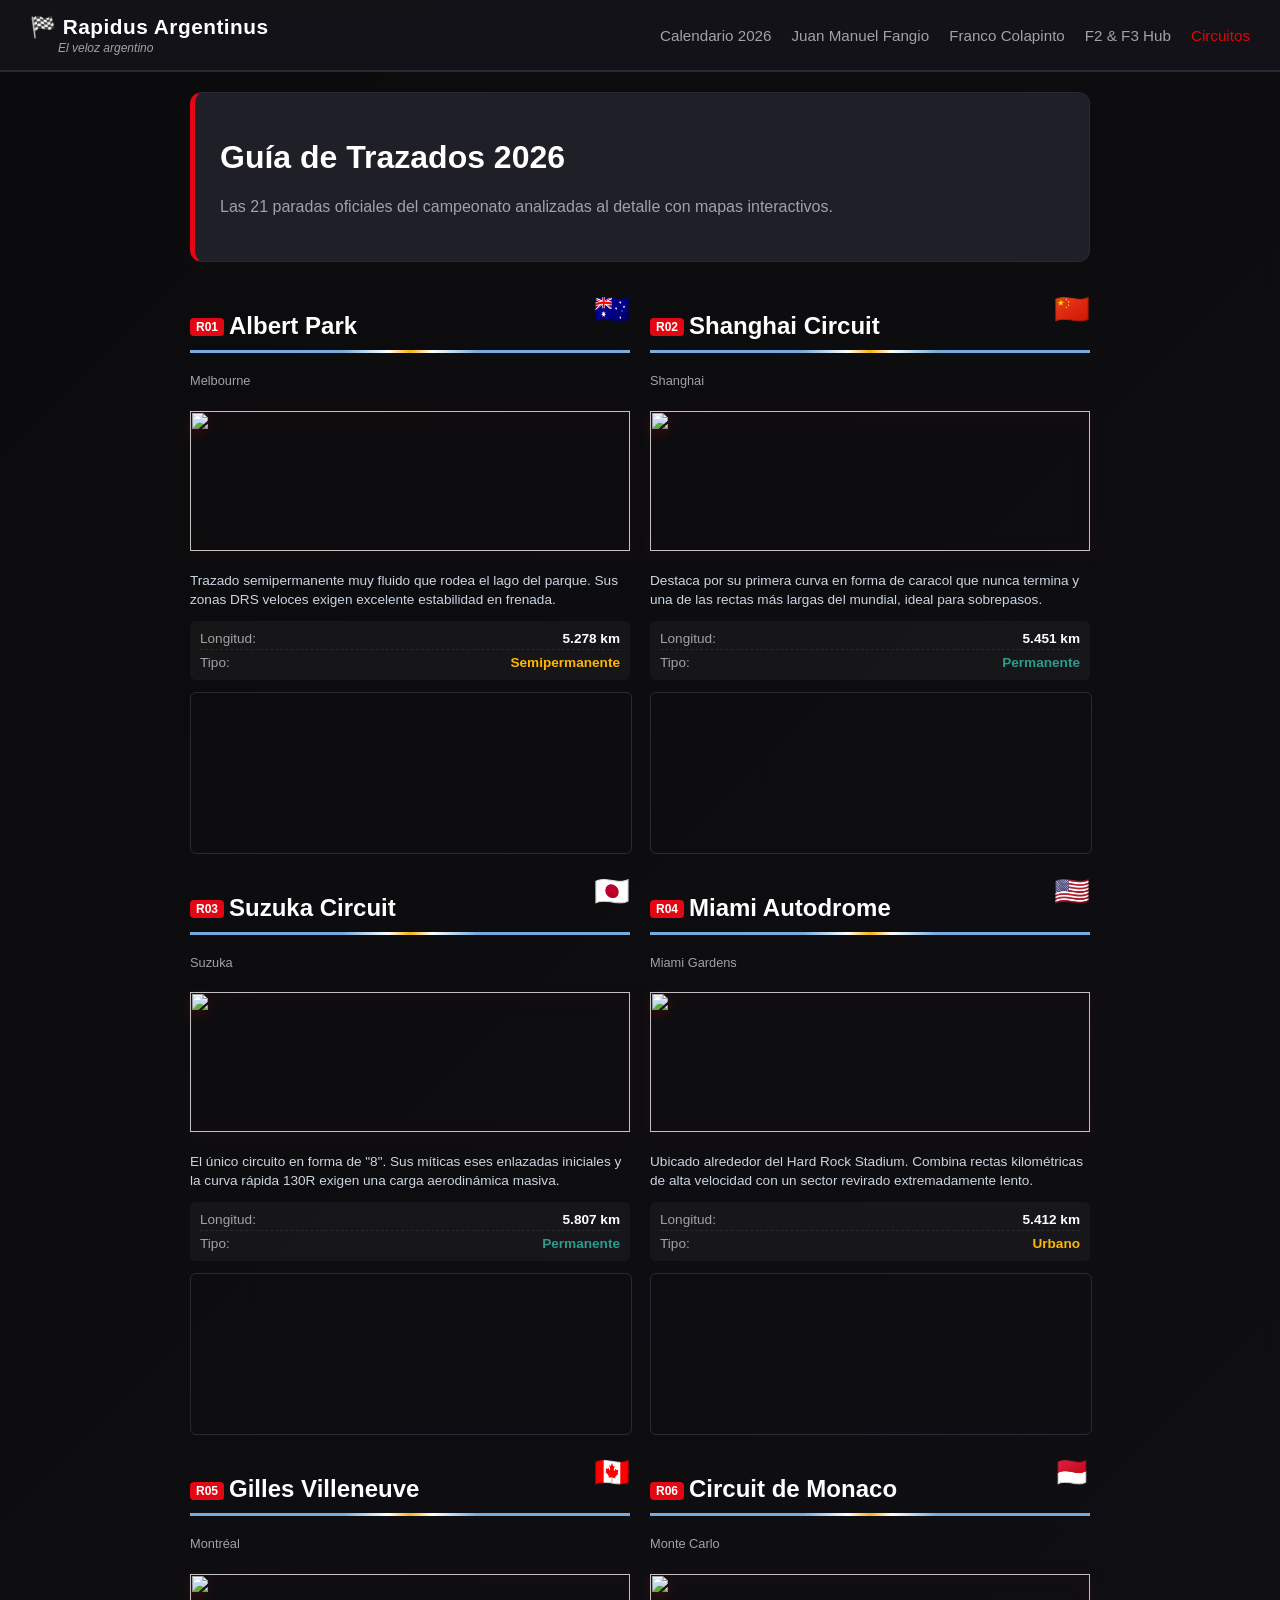
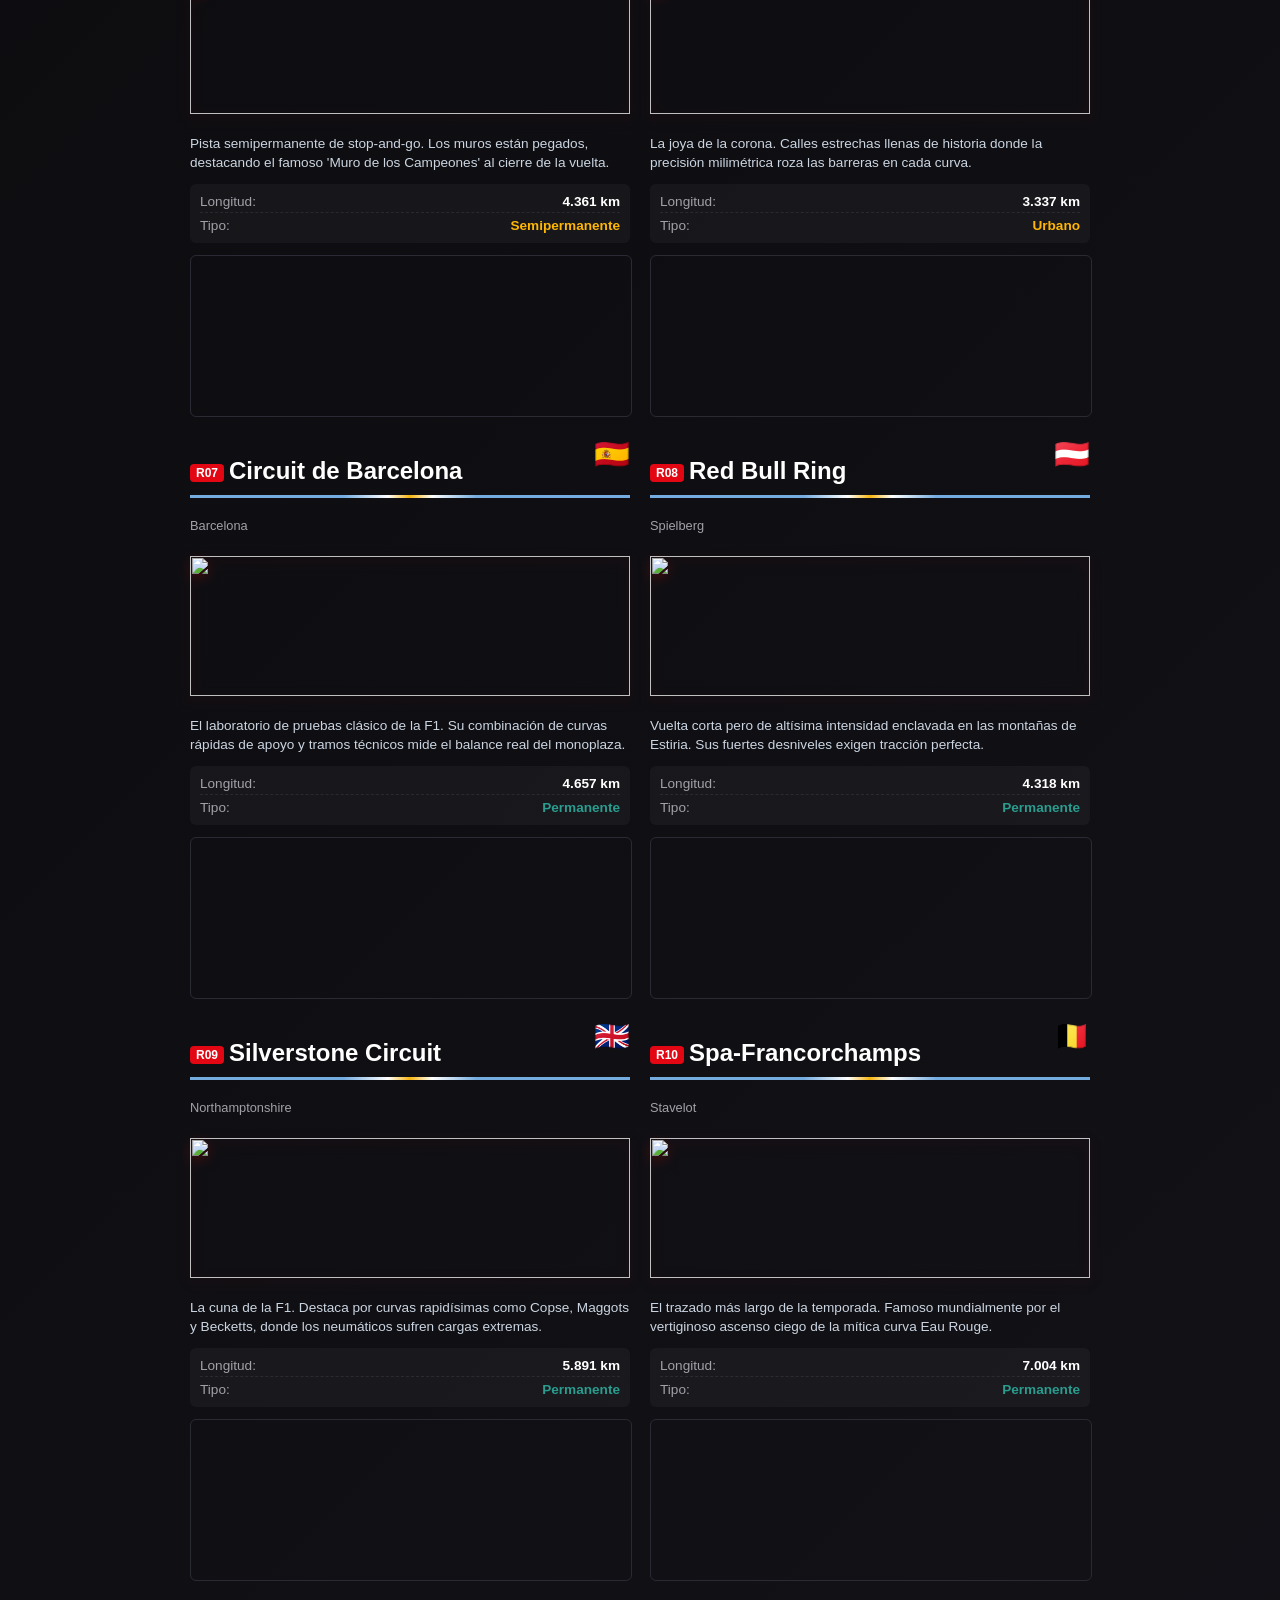
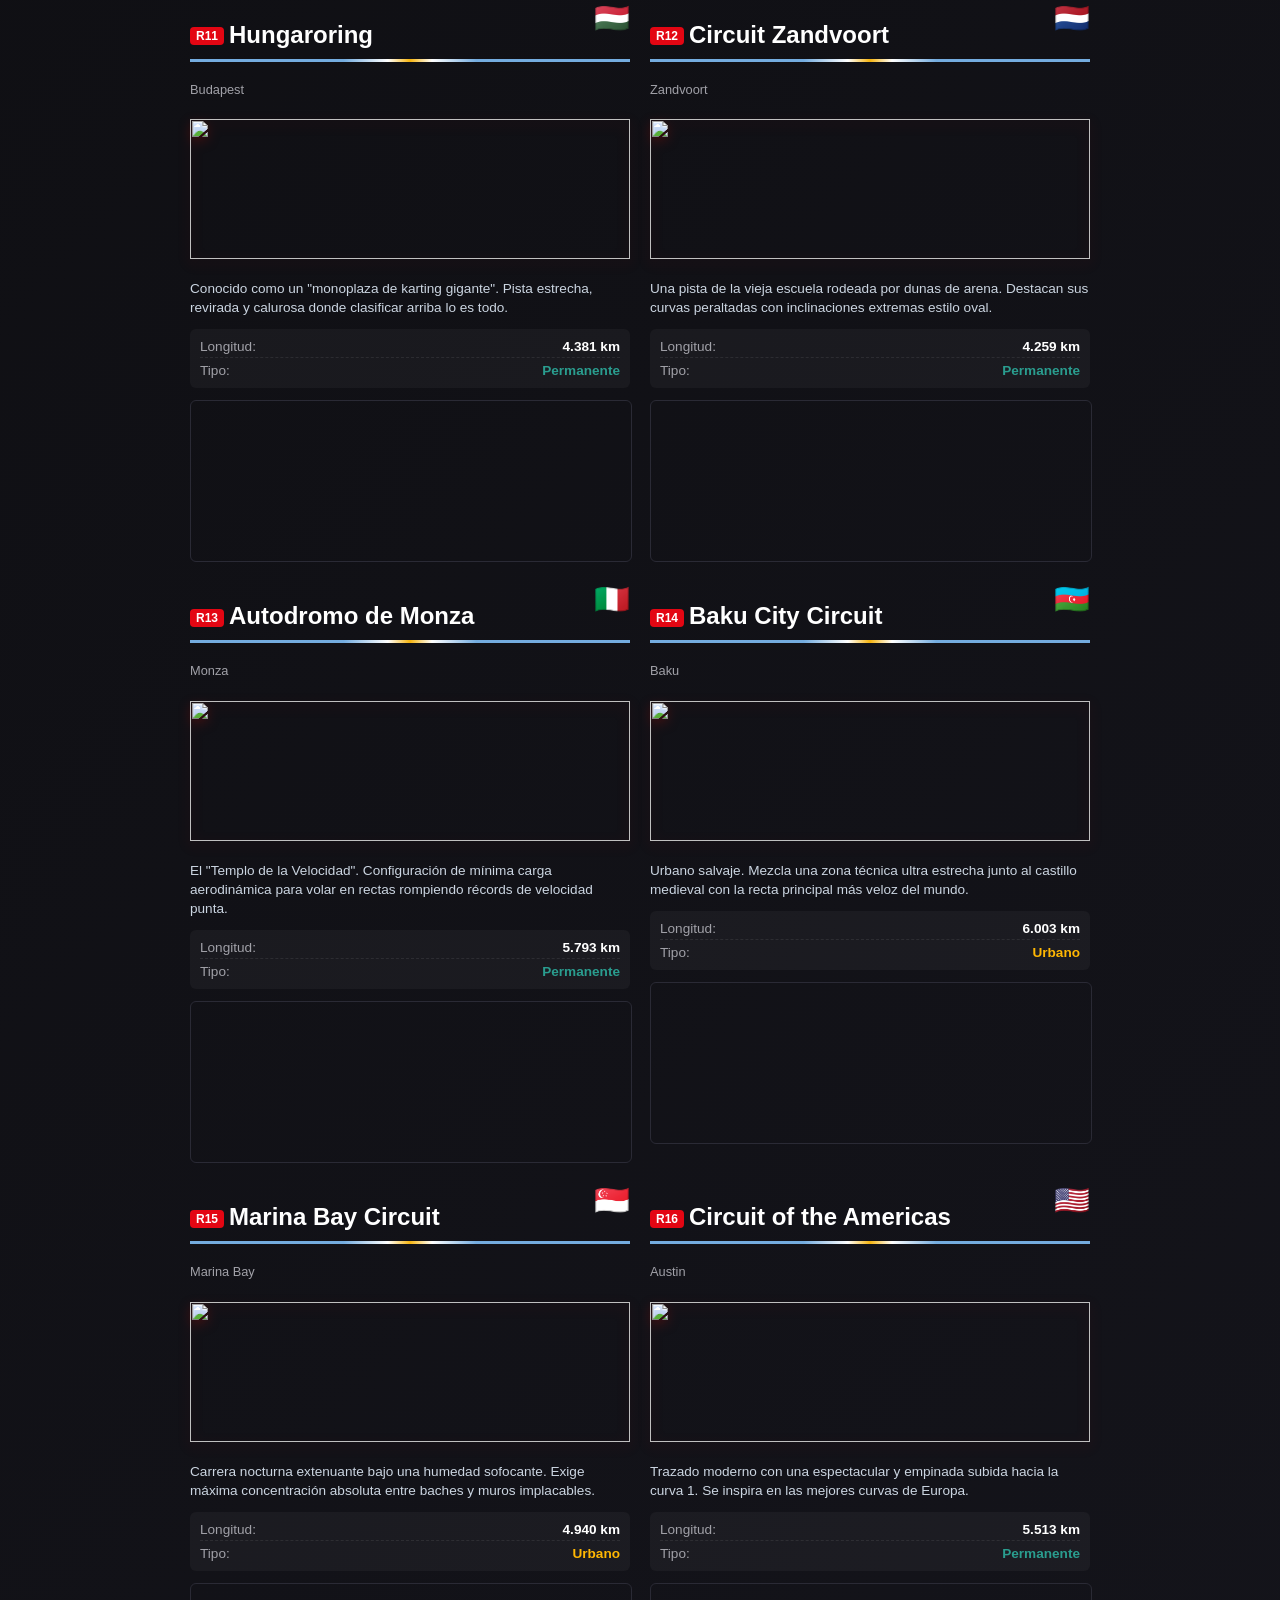
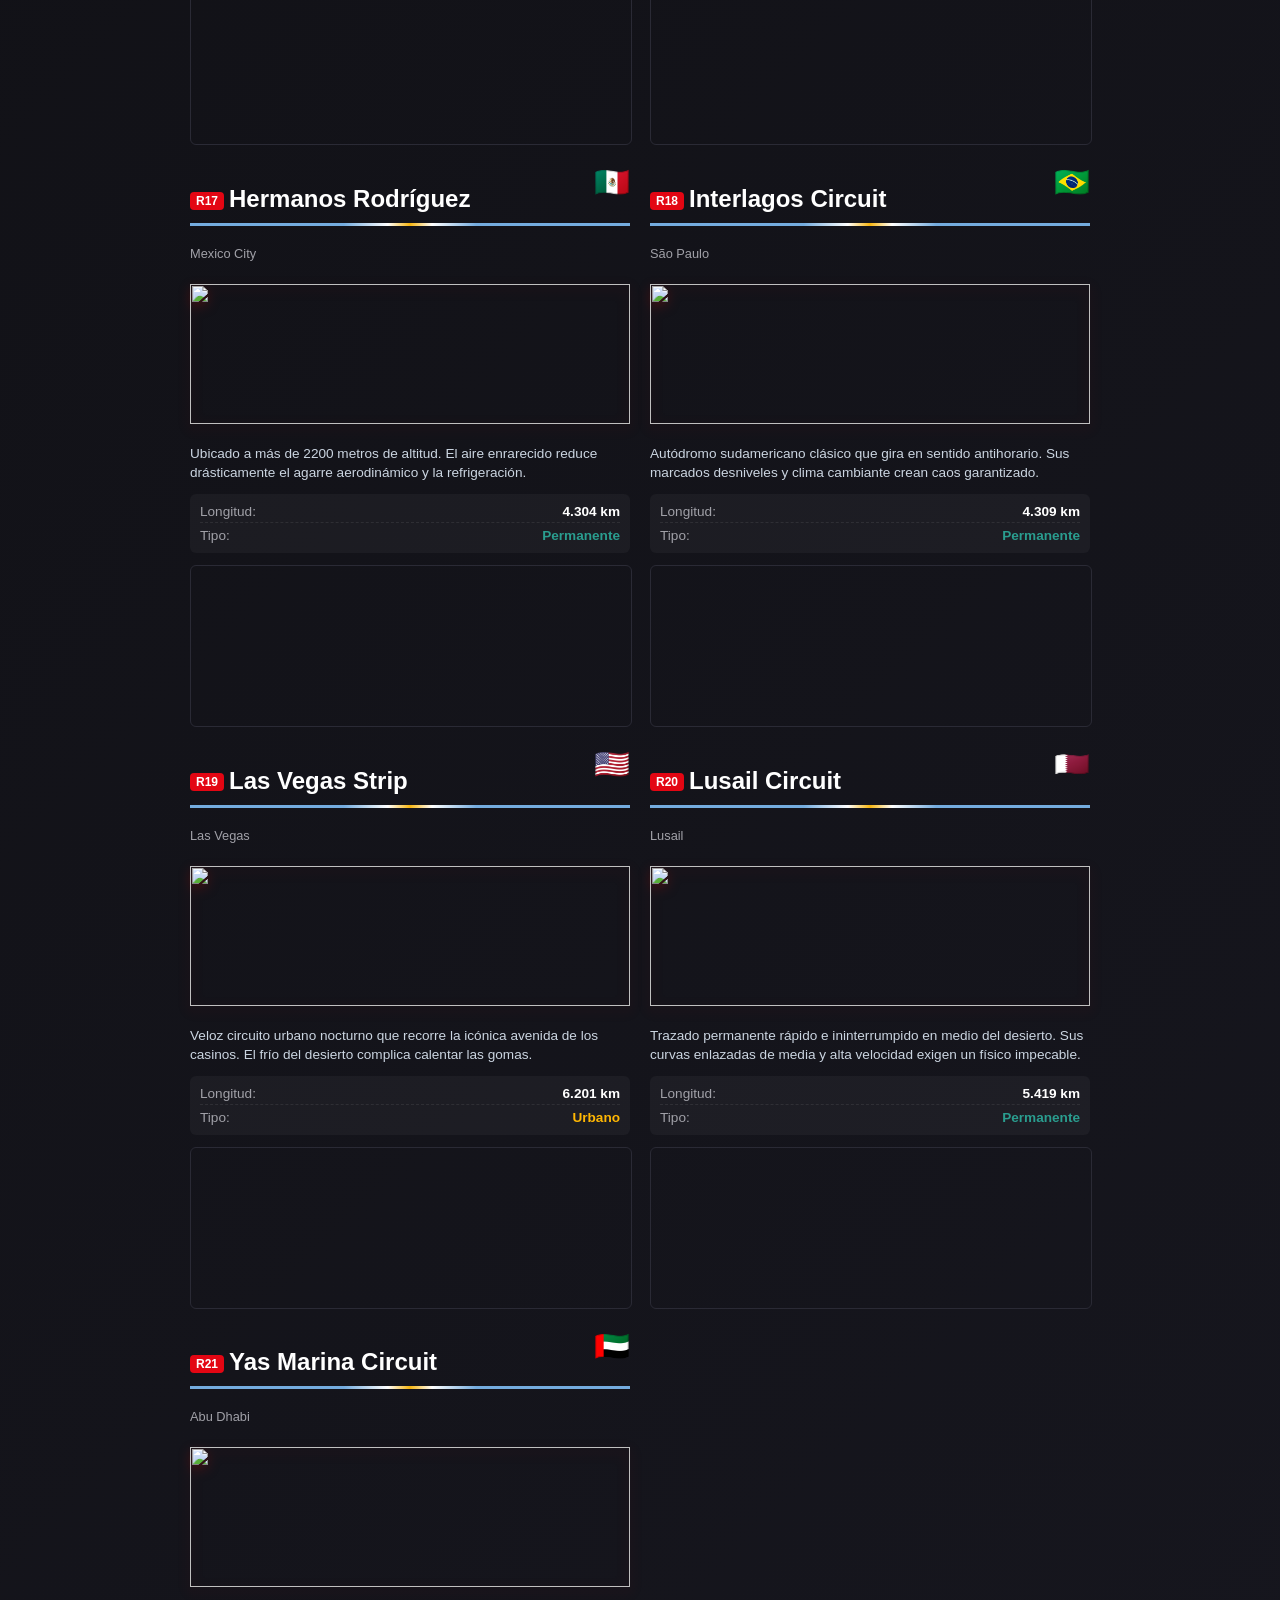
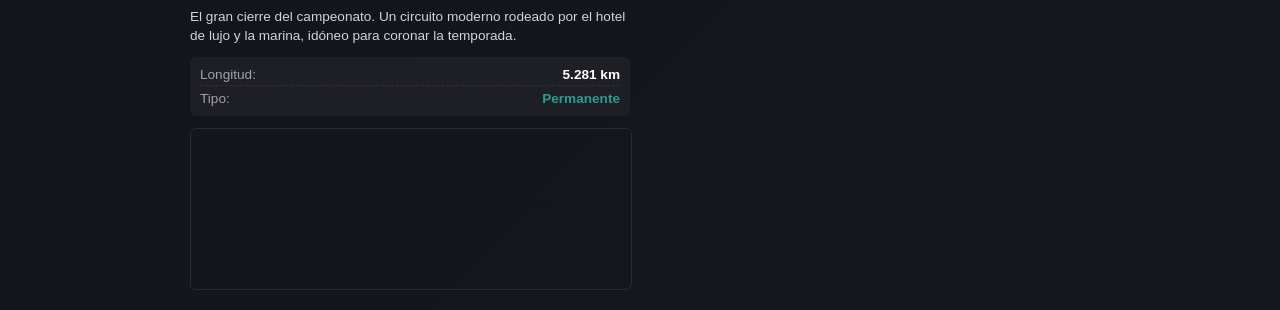
==== circuitos.html @ 02ef8008 "Act-14e" ====
<!DOCTYPE html>
<html lang="es">
<head>
    <meta charset="UTF-8">
    <meta name="viewport" content="width=device-width, initial-scale=1.0">
    <title>Circuitos 2026 - Rapidus Argentinus</title>
    <link rel="stylesheet" href="style.css">
    <style>
        .circuit-grid {
            display: grid;
            grid-template-columns: repeat(auto-fit, minmax(320px, 1fr));
            gap: 20px;
            margin-top: 20px;
        }
        .circuit-layout {
            width: 100%;
            height: 140px;
            object-fit: contain;
            margin: 10px 0;
            filter: drop-shadow(0px 4px 6px rgba(225, 6, 0, 0.25));
        }
        .tech-specs {
            background-color: rgba(255, 255, 255, 0.04);
            border-radius: 6px;
            padding: 10px;
            margin: 12px 0;
            font-size: 0.85rem;
        }
        .spec-item {
            display: flex;
            justify-content: space-between;
            margin-bottom: 5px;
            border-bottom: 1px dashed rgba(255, 255, 255, 0.08);
            padding-bottom: 3px;
        }
        .spec-item:last-child {
            border-bottom: none;
            margin-bottom: 0;
            padding-bottom: 0;
        }
        .spec-label { color: #a1a1a8; }
        .spec-value { color: #fff; font-weight: bold; }

        .map-container {
            width: 100%;
            height: 160px;
            border-radius: 6px;
            overflow: hidden;
            border: 1px solid #2a2a35;
            margin-top: 10px;
        }
        .map-container iframe {
            width: 100%;
            height: 100%;
            border: 0;
            filter: grayscale(100%) invert(92%) contrast(83%);
        }
        .circuit-icon { font-size: 1.8rem; float: right; }
        .race-number {
            background: #e30613;
            color: white;
            font-size: 0.75rem;
            font-weight: bold;
            padding: 2px 6px;
            border-radius: 4px;
            margin-right: 5px;
            vertical-align: middle;
        }
    </style>
</head>
<body>
    <nav class="navbar">
        <a href="index.html" class="nav-logo">
            <span class="logo-main">🏁 Rapidus Argentinus</span>
            <span class="logo-sub">El veloz argentino</span>
        </a>
        <div class="nav-links">
            <a href="index.html">Calendario 2026</a>
            <a href="fangio.html">Juan Manuel Fangio</a>
            <a href="colapinto.html">Franco Colapinto</a>
            <a href="f2-f3.html">F2 & F3 Hub</a>
            <a href="circuitos.html" class="active">Circuitos</a>
        </div>
    </nav>

    <div class="container">
        <div class="card main-card" style="border-left-color: #e30613;">
            <div class="header">
                <h1>Guía de Trazados 2026</h1>
                <p style="color: #a1a1a8; margin-top: 5px;">Las 21 paradas oficiales del campeonato analizadas al detalle con mapas interactivos.</p>
            </div>
        </div>

        <!-- REJILLA DE CIRCUITOS -->
        <div class="circuit-grid">
            
            <div class="calendar-section" style="margin-top: 0;">
                <div class="circuit-icon">🇦🇺</div>
                <h2><span class="race-number">R01</span>Albert Park</h2>
                <p style="color: #a1a1a8; font-size: 0.8rem;">Melbourne</p>
                <img src="https://raw.githubusercontent.com/theOehrly/FastF1/master/docs/_static/albert_park.png" class="circuit-layout">
                <p style="font-size: 0.85rem; line-height: 1.4; color: #cbd5e1; margin: 10px 0;">Trazado semipermanente muy fluido que rodea el lago del parque. Sus zonas DRS veloces exigen excelente estabilidad en frenada.</p>
                <div class="tech-specs">
                    <div class="spec-item"><span class="spec-label">Longitud:</span><span class="spec-value">5.278 km</span></div>
                    <div class="spec-item"><span class="spec-label">Tipo:</span><span class="spec-value" style="color: #ffb703;">Semipermanente</span></div>
                </div>
                <div class="map-container">
                    <iframe src="https://www.google.com/maps/embed?pb=!1m18!1m12!1m3!1d3151.106518177579!2d144.9664531!3d-37.8427782!2m3!1f0!2f0!3f0!3m2!1i1024!2i768!4f13.1!3m3!1m2!1s0x6ad642b204663c77%3A0x7d6a54508e68cf0a!2sAlbert%20Park%20Grand%20Prix%20Circuit!5e0!3m2!1ses-419!2sar!4v1715000000000" loading="lazy"></iframe>
                </div>
            </div>

            <div class="calendar-section" style="margin-top: 0;">
                <div class="circuit-icon">🇨🇳</div>
                <h2><span class="race-number">R02</span>Shanghai Circuit</h2>
                <p style="color: #a1a1a8; font-size: 0.8rem;">Shanghai</p>
                <img src="https://raw.githubusercontent.com/theOehrly/FastF1/master/docs/_static/shanghai.png" class="circuit-layout">
                <p style="font-size: 0.85rem; line-height: 1.4; color: #cbd5e1; margin: 10px 0;">Destaca por su primera curva en forma de caracol que nunca termina y una de las rectas más largas del mundial, ideal para sobrepasos.</p>
                <div class="tech-specs">
                    <div class="spec-item"><span class="spec-label">Longitud:</span><span class="spec-value">5.451 km</span></div>
                    <div class="spec-item"><span class="spec-label">Tipo:</span><span class="spec-value" style="color: #2a9d8f;">Permanente</span></div>
                </div>
                <div class="map-container">
                    <iframe src="https://www.google.com/maps/embed?pb=!1m18!1m12!1m3!1d3408.0204735391307!2d121.2181513!3d31.3366444!2m3!1f0!2f0!3f0!3m2!1i1024!2i768!4f13.1!3m3!1m2!1s0x35b25916053bcba9%3A0x5a18a0ebc7df5d!2sCircuito%20Internacional%20de%20Shangh%C3%A1i!5e0!3m2!1ses-419!2sar!4v1715000000001" loading="lazy"></iframe>
                </div>
            </div>

            <div class="calendar-section" style="margin-top: 0;">
                <div class="circuit-icon">🇯🇵</div>
                <h2><span class="race-number">R03</span>Suzuka Circuit</h2>
                <p style="color: #a1a1a8; font-size: 0.8rem;">Suzuka</p>
                <img src="https://raw.githubusercontent.com/theOehrly/FastF1/master/docs/_static/suzuka.png" class="circuit-layout">
                <p style="font-size: 0.85rem; line-height: 1.4; color: #cbd5e1; margin: 10px 0;">El único circuito en forma de "8". Sus míticas eses enlazadas iniciales y la curva rápida 130R exigen una carga aerodinámica masiva.</p>
                <div class="tech-specs">
                    <div class="spec-item"><span class="spec-label">Longitud:</span><span class="spec-value">5.807 km</span></div>
                    <div class="spec-item"><span class="spec-label">Tipo:</span><span class="spec-value" style="color: #2a9d8f;">Permanente</span></div>
                </div>
                <div class="map-container">
                    <iframe src="https://www.google.com/maps/embed?pb=!1m18!1m12!1m3!1d3278.435747684065!2d136.5385614!3d34.8444444!2m3!1f0!2f0!3f0!3m2!1i1024!2i768!4f13.1!3m3!1m2!1s0x6003923a1a679469%3A0x6968d90fa63b2f8a!2sCircuito%20de%20Suzuka!5e0!3m2!1ses-419!2sar!4v1715000000002" loading="lazy"></iframe>
                </div>
            </div>

            <div class="calendar-section" style="margin-top: 0;">
                <div class="circuit-icon">🇺🇸</div>
                <h2><span class="race-number">R04</span>Miami Autodrome</h2>
                <p style="color: #a1a1a8; font-size: 0.8rem;">Miami Gardens</p>
                <img src="https://raw.githubusercontent.com/theOehrly/FastF1/master/docs/_static/miami.png" class="circuit-layout">
                <p style="font-size: 0.85rem; line-height: 1.4; color: #cbd5e1; margin: 10px 0;">Ubicado alrededor del Hard Rock Stadium. Combina rectas kilométricas de alta velocidad con un sector revirado extremadamente lento.</p>
                <div class="tech-specs">
                    <div class="spec-item"><span class="spec-label">Longitud:</span><span class="spec-value">5.412 km</span></div>
                    <div class="spec-item"><span class="spec-label">Tipo:</span><span class="spec-value" style="color: #ffb703;">Urbano</span></div>
                </div>
                <div class="map-container">
                    <iframe src="https://www.google.com/maps/embed?pb=!1m18!1m12!1m3!1d3586.347318712217!2d-80.2413112!3d25.9536978!2m3!1f0!2f0!3f0!3m2!1i1024!2i768!4f13.1!3m3!1m2!1s0x88d9b1db1eb40539%3A0x44d32906b3a9856f!2sHard%20Rock%20Stadium!5e0!3m2!1ses-419!2sar!4v1715000000003" loading="lazy"></iframe>
                </div>
            </div>

            <div class="calendar-section" style="margin-top: 0;">
                <div class="circuit-icon">🇨🇦</div>
                <h2><span class="race-number">R05</span>Gilles Villeneuve</h2>
                <p style="color: #a1a1a8; font-size: 0.8rem;">Montréal</p>
                <img src="https://raw.githubusercontent.com/theOehrly/FastF1/master/docs/_static/canada.png" class="circuit-layout">
                <p style="font-size: 0.85rem; line-height: 1.4; color: #cbd5e1; margin: 10px 0;">Pista semipermanente de stop-and-go. Los muros están pegados, destacando el famoso 'Muro de los Campeones' al cierre de la vuelta.</p>
                <div class="tech-specs">
                    <div class="spec-item"><span class="spec-label">Longitud:</span><span class="spec-value">4.361 km</span></div>
                    <div class="spec-item"><span class="spec-label">Tipo:</span><span class="spec-value" style="color: #ffb703;">Semipermanente</span></div>
                </div>
                <div class="map-container">
                    <iframe src="https://www.google.com/maps/embed?pb=!1m18!1m12!1m3!1d2794.133221379435!2d-73.5250493!3d45.5033092!2m3!1f0!2f0!3f0!3m2!1i1024!2i768!4f13.1!3m3!1m2!1s0x4cc91b9db1a4dbe1%3A0xbdfe1030e5cd2d69!2sCircuito%20Gilles%20Villeneuve!5e0!3m2!1ses-419!2sar!4v1715000000004" loading="lazy"></iframe>
                </div>
            </div>

            <div class="calendar-section" style="margin-top: 0;">
                <div class="circuit-icon">🇲🇨</div>
                <h2><span class="race-number">R06</span>Circuit de Monaco</h2>
                <p style="color: #a1a1a8; font-size: 0.8rem;">Monte Carlo</p>
                <img src="https://raw.githubusercontent.com/theOehrly/FastF1/master/docs/_static/monaco.png" class="circuit-layout">
                <p style="font-size: 0.85rem; line-height: 1.4; color: #cbd5e1; margin: 10px 0;">La joya de la corona. Calles estrechas llenas de historia donde la precisión milimétrica roza las barreras en cada curva.</p>
                <div class="tech-specs">
                    <div class="spec-item"><span class="spec-label">Longitud:</span><span class="spec-value">3.337 km</span></div>
                    <div class="spec-item"><span class="spec-label">Tipo:</span><span class="spec-value" style="color: #ffb703;">Urbano</span></div>
                </div>
                <div class="map-container">
                    <iframe src="https://www.google.com/maps/embed?pb=!1m18!1m12!1m3!1d2881.0963073289056!2d7.420235312351221!3d43.73977534741366!2m3!1f0!2f0!3f0!3m2!1i1024!2i768!4f13.1!3m3!1m2!1s0x12cda043b817fa99%3A0x296cf9b8be449df!2sCircuito%20de%20M%C3%B3naco!5e0!3m2!1ses-419!2sar!4v1710000000000" loading="lazy"></iframe>
                </div>
            </div>

            <div class="calendar-section" style="margin-top: 0;">
                <div class="circuit-icon">🇪🇸</div>
                <h2><span class="race-number">R07</span>Circuit de Barcelona</h2>
                <p style="color: #a1a1a8; font-size: 0.8rem;">Barcelona</p>
                <img src="https://raw.githubusercontent.com/theOehrly/FastF1/master/docs/_static/catalunya.png" class="circuit-layout">
                <p style="font-size: 0.85rem; line-height: 1.4; color: #cbd5e1; margin: 10px 0;">El laboratorio de pruebas clásico de la F1. Su combinación de curvas rápidas de apoyo y tramos técnicos mide el balance real del monoplaza.</p>
                <div class="tech-specs">
                    <div class="spec-item"><span class="spec-label">Longitud:</span><span class="spec-value">4.657 km</span></div>
                    <div class="spec-item"><span class="spec-label">Tipo:</span><span class="spec-value" style="color: #2a9d8f;">Permanente</span></div>
                </div>
                <div class="map-container">
                    <iframe src="https://www.google.com/maps/embed?pb=!1m18!1m12!1m3!1d2984.770956965171!2d2.2586111!3d41.5700000!2m3!1f0!2f0!3f0!3m2!1i1024!2i768!4f13.1!3m3!1m2!1s0x12a4be605380b2a7%3A0x956041ec18357f8!2sCircuito%20de%20Barcelona-Catalu%C3%B1a!5e0!3m2!1ses-419!2sar!4v1715000000005" loading="lazy"></iframe>
                </div>
            </div>

            <div class="calendar-section" style="margin-top: 0;">
                <div class="circuit-icon">🇦🇹</div>
                <h2><span class="race-number">R08</span>Red Bull Ring</h2>
                <p style="color: #a1a1a8; font-size: 0.8rem;">Spielberg</p>
                <img src="https://raw.githubusercontent.com/theOehrly/FastF1/master/docs/_static/red_bull_ring.png" class="circuit-layout">
                <p style="font-size: 0.85rem; line-height: 1.4; color: #cbd5e1; margin: 10px 0;">Vuelta corta pero de altísima intensidad enclavada en las montañas de Estiria. Sus fuertes desniveles exigen tracción perfecta.</p>
                <div class="tech-specs">
                    <div class="spec-item"><span class="spec-label">Longitud:</span><span class="spec-value">4.318 km</span></div>
                    <div class="spec-item"><span class="spec-label">Tipo:</span><span class="spec-value" style="color: #2a9d8f;">Permanente</span></div>
                </div>
                <div class="map-container">
                    <iframe src="https://www.google.com/maps/embed?pb=!1m18!1m12!1m3!1d2719.125917833519!2d14.7625!3d47.2197222!2m3!1f0!2f0!3f0!3m2!1i1024!2i768!4f13.1!3m3!1m2!1s0x4771be57d23f39cf%3A0xbbf0ff357bc8ff8b!2sRed%20Bull%20Ring!5e0!3m2!1ses-419!2sar!4v1715000000006" loading="lazy"></iframe>
                </div>
            </div>

            <div class="calendar-section" style="margin-top: 0;">
                <div class="circuit-icon">🇬🇧</div>
                <h2><span class="race-number">R09</span>Silverstone Circuit</h2>
                <p style="color: #a1a1a8; font-size: 0.8rem;">Northamptonshire</p>
                <img src="https://raw.githubusercontent.com/theOehrly/FastF1/master/docs/_static/silverstone.png" class="circuit-layout">
                <p style="font-size: 0.85rem; line-height: 1.4; color: #cbd5e1; margin: 10px 0;">La cuna de la F1. Destaca por curvas rapidísimas como Copse, Maggots y Becketts, donde los neumáticos sufren cargas extremas.</p>
                <div class="tech-specs">
                    <div class="spec-item"><span class="spec-label">Longitud:</span><span class="spec-value">5.891 km</span></div>
                    <div class="spec-item"><span class="spec-label">Tipo:</span><span class="spec-value" style="color: #2a9d8f;">Permanente</span></div>
                </div>
                <div class="map-container">
                    <iframe src="https://www.google.com/maps/embed?pb=!1m18!1m12!1m3!1d2444.331580879899!2d-1.0182436!3d52.073302!2m3!1f0!2f0!3f0!3m2!1i1024!2i768!4f13.1!3m3!1m2!1s0x4877239326bbfaff%3A0x6fb52084c07fc738!2sCircuito%20de%20Silverstone!5e0!3m2!1ses-419!2sar!4v1715000000007" loading="lazy"></iframe>
                </div>
            </div>

            <div class="calendar-section" style="margin-top: 0;">
                <div class="circuit-icon">🇧🇪</div>
                <h2><span class="race-number">R10</span>Spa-Francorchamps</h2>
                <p style="color: #a1a1a8; font-size: 0.8rem;">Stavelot</p>
                <img src="https://raw.githubusercontent.com/theOehrly/FastF1/master/docs/_static/spa.png" class="circuit-layout">
                <p style="font-size: 0.85rem; line-height: 1.4; color: #cbd5e1; margin: 10px 0;">El trazado más largo de la temporada. Famoso mundialmente por el vertiginoso ascenso ciego de la mítica curva Eau Rouge.</p>
                <div class="tech-specs">
                    <div class="spec-item"><span class="spec-label">Longitud:</span><span class="spec-value">7.004 km</span></div>
                    <div class="spec-item"><span class="spec-label">Tipo:</span><span class="spec-value" style="color: #2a9d8f;">Permanente</span></div>
                </div>
                <div class="map-container">
                    <iframe src="https://www.google.com/maps/embed?pb=!1m18!1m12!1m3!1d2537.114144365851!2d5.9691353!3d50.4435833!2m3!1f0!2f0!3f0!3m2!1i1024!2i768!4f13.1!3m3!1m2!1s0x47c0611e05d95955%3A0xe9882260492160d2!2sCircuito%20de%20Spa-Francorchamps!5e0!3m2!1ses-419!2sar!4v1715000000008" loading="lazy"></iframe>
                </div>
            </div>

            <div class="calendar-section" style="margin-top: 0;">
                <div class="circuit-icon">🇭🇺</div>
                <h2><span class="race-number">R11</span>Hungaroring</h2>
                <p style="color: #a1a1a8; font-size: 0.8rem;">Budapest</p>
                <img src="https://raw.githubusercontent.com/theOehrly/FastF1/master/docs/_static/hungaroring.png" class="circuit-layout">
                <p style="font-size: 0.85rem; line-height: 1.4; color: #cbd5e1; margin: 10px 0;">Conocido como un "monoplaza de karting gigante". Pista estrecha, revirada y calurosa donde clasificar arriba lo es todo.</p>
                <div class="tech-specs">
                    <div class="spec-item"><span class="spec-label">Longitud:</span><span class="spec-value">4.381 km</span></div>
                    <div class="spec-item"><span class="spec-label">Tipo:</span><span class="spec-value" style="color: #2a9d8f;">Permanente</span></div>
                </div>
                <div class="map-container">
                    <iframe src="https://www.google.com/maps/embed?pb=!1m18!1m12!1m3!1d2691.077259160565!2d19.2485116!3d47.5830219!2m3!1f0!2f0!3f0!3m2!1i1024!2i768!4f13.1!3m3!1m2!1s0x4741bc6da68a3e0b%3A0xa59f77f7223049b6!2sHungaroring!5e0!3m2!1ses-419!2sar!4v1715000000009" loading="lazy"></iframe>
                </div>
            </div>

            <div class="calendar-section" style="margin-top: 0;">
                <div class="circuit-icon">🇳🇱</div>
                <h2><span class="race-number">R12</span>Circuit Zandvoort</h2>
                <p style="color: #a1a1a8; font-size: 0.8rem;">Zandvoort</p>
                <img src="https://raw.githubusercontent.com/theOehrly/FastF1/master/docs/_static/zandvoort.png" class="circuit-layout">
                <p style="font-size: 0.85rem; line-height: 1.4; color: #cbd5e1; margin: 10px 0;">Una pista de la vieja escuela rodeada por dunas de arena. Destacan sus curvas peraltadas con inclinaciones extremas estilo oval.</p>
                <div class="tech-specs">
                    <div class="spec-item"><span class="spec-label">Longitud:</span><span class="spec-value">4.259 km</span></div>
                    <div class="spec-item"><span class="spec-label">Tipo:</span><span class="spec-value" style="color: #2a9d8f;">Permanente</span></div>
                </div>
                <div class="map-container">
                    <iframe src="https://www.google.com/maps/embed?pb=!1m18!1m12!1m3!1d2435.5390098939634!2d4.5392296!3d52.3862592!2m3!1f0!2f0!3f0!3m2!1i1024!2i768!4f13.1!3m3!1m2!1s0x47c5ec19e7cf45c5%3A0x6009852be8374d8d!2sCircuito%20de%20Zandvoort!5e0!3m2!1ses-419!2sar!4v1715000000010" loading="lazy"></iframe>
                </div>
            </div>

            <div class="calendar-section" style="margin-top: 0;">
                <div class="circuit-icon">🇮🇹</div>
                <h2><span class="race-number">R13</span>Autodromo de Monza</h2>
                <p style="color: #a1a1a8; font-size: 0.8rem;">Monza</p>
                <img src="https://raw.githubusercontent.com/theOehrly/FastF1/master/docs/_static/monza.png" class="circuit-layout">
                <p style="font-size: 0.85rem; line-height: 1.4; color: #cbd5e1; margin: 10px 0;">El "Templo de la Velocidad". Configuración de mínima carga aerodinámica para volar en rectas rompiendo récords de velocidad punta.</p>
                <div class="tech-specs">
                    <div class="spec-item"><span class="spec-label">Longitud:</span><span class="spec-value">5.793 km</span></div>
                    <div class="spec-item"><span class="spec-label">Tipo:</span><span class="spec-value" style="color: #2a9d8f;">Permanente</span></div>
                </div>
                <div class="map-container">
                    <iframe src="https://www.google.com/maps/embed?pb=!1m18!1m12!1m3!1d2790.3150821639965!2d9.278571012431718!3d45.62030062334812!2m3!1f0!2f0!3f0!3m2!1i1024!2i768!4f13.1!3m3!1m2!1s0x4786b85cb15945db%3A0x6bda194f13da3a!2sAutodromo%20Nazionale%20Monza!5e0!3m2!1ses-419!2sar!4v1710000000000" loading="lazy"></iframe>
                </div>
            </div>

            <div class="calendar-section" style="margin-top: 0;">
                <div class="circuit-icon">🇦🇿</div>
                <h2><span class="race-number">R14</span>Baku City Circuit</h2>
                <p style="color: #a1a1a8; font-size: 0.8rem;">Baku</p>
                <img src="https://raw.githubusercontent.com/theOehrly/FastF1/master/docs/_static/baku.png" class="circuit-layout">
                <p style="font-size: 0.85rem; line-height: 1.4; color: #cbd5e1; margin: 10px 0;">Urbano salvaje. Mezcla una zona técnica ultra estrecha junto al castillo medieval con la recta principal más veloz del mundo.</p>
                <div class="tech-specs">
                    <div class="spec-item"><span class="spec-label">Longitud:</span><span class="spec-value">6.003 km</span></div>
                    <div class="spec-item"><span class="spec-label">Tipo:</span><span class="spec-value" style="color: #ffb703;">Urbano</span></div>
                </div>
                <div class="map-container">
                    <iframe src="https://www.google.com/maps/embed?pb=!1m18!1m12!1m3!1d3039.3853112876113!2d49.8519999!3d40.378036!2m3!1f0!2f0!3f0!3m2!1i1024!2i768!4f13.1!3m3!1m2!1s0x40307d6bd3ba5411%3A0x7bfa006322b27077!2sCircuito%20de%20Carreras%20de%20Bak%C3%BA!5e0!3m2!1ses-419!2sar!4v1715000000011" loading="lazy"></iframe>
                </div>
            </div>

            <div class="calendar-section" style="margin-top: 0;">
                <div class="circuit-icon">🇸🇬</div>
                <h2><span class="race-number">R15</span>Marina Bay Circuit</h2>
                <p style="color: #a1a1a8; font-size: 0.8rem;">Marina Bay</p>
                <img src="https://raw.githubusercontent.com/theOehrly/FastF1/master/docs/_static/singapore.png" class="circuit-layout">
                <p style="font-size: 0.85rem; line-height: 1.4; color: #cbd5e1; margin: 10px 0;">Carrera nocturna extenuante bajo una humedad sofocante. Exige máxima concentración absoluta entre baches y muros implacables.</p>
                <div class="tech-specs">
                    <div class="spec-item"><span class="spec-label">Longitud:</span><span class="spec-value">4.940 km</span></div>
                    <div class="spec-item"><span class="spec-label">Tipo:</span><span class="spec-value" style="color: #ffb703;">Urbano</span></div>
                </div>
                <div class="map-container">
                    <iframe src="https://www.google.com/maps/embed?pb=!1m18!1m12!1m3!1d3988.8188185994246!2d103.8584869!3d1.2825442!2m3!1f0!2f0!3f0!3m2!1i1024!2i768!4f13.1!3m3!1m2!1s0x31da19abbb40bfeb%3A0xa64b8bb896e05d04!2sCircuito%20callejero+de+Marina+Bay!5e0!3m2!1ses-419!2sar!4v1715000000012" loading="lazy"></iframe>
                </div>
            </div>

            <div class="calendar-section" style="margin-top: 0;">
                <div class="circuit-icon">🇺🇸</div>
                <h2><span class="race-number">R16</span>Circuit of the Americas</h2>
                <p style="color: #a1a1a8; font-size: 0.8rem;">Austin</p>
                <img src="https://raw.githubusercontent.com/theOehrly/FastF1/master/docs/_static/austin.png" class="circuit-layout">
                <p style="font-size: 0.85rem; line-height: 1.4; color: #cbd5e1; margin: 10px 0;">Trazado moderno con una espectacular y empinada subida hacia la curva 1. Se inspira en las mejores curvas de Europa.</p>
                <div class="tech-specs">
                    <div class="spec-item"><span class="spec-label">Longitud:</span><span class="spec-value">5.513 km</span></div>
                    <div class="spec-item"><span class="spec-label">Tipo:</span><span class="spec-value" style="color: #2a9d8f;">Permanente</span></div>
                </div>
                <div class="map-container">
                    <iframe src="https://www.google.com/maps/embed?pb=!1m18!1m12!1m3!1d3451.7820468305364!2d-97.6358824!3d30.1328056!2m3!1f0!2f0!3f0!3m2!1i1024!2i768!4f13.1!3m3!1m2!1s0x8644b1da98b9dc1d%3A0x6e2f1e29e00ec773!2sCircuito%20de%20las%20Am%C3%A9ricas!5e0!3m2!1ses-419!2sar!4v1715000000013" loading="lazy"></iframe>
                </div>
            </div>

            <div class="calendar-section" style="margin-top: 0;">
                <div class="circuit-icon">🇲🇽</div>
                <h2><span class="race-number">R17</span>Hermanos Rodríguez</h2>
                <p style="color: #a1a1a8; font-size: 0.8rem;">Mexico City</p>
                <img src="https://raw.githubusercontent.com/theOehrly/FastF1/master/docs/_static/mexico.png" class="circuit-layout">
                <p style="font-size: 0.85rem; line-height: 1.4; color: #cbd5e1; margin: 10px 0;">Ubicado a más de 2200 metros de altitud. El aire enrarecido reduce drásticamente el agarre aerodinámico y la refrigeración.</p>
                <div class="tech-specs">
                    <div class="spec-item"><span class="spec-label">Longitud:</span><span class="spec-value">4.304 km</span></div>
                    <div class="spec-item"><span class="spec-label">Tipo:</span><span class="spec-value" style="color: #2a9d8f;">Permanente</span></div>
                </div>
                <div class="map-container">
                    <iframe src="https://www.google.com/maps/embed?pb=!1m18!1m12!1m3!1d3762.8837267156942!2d-99.0911762!3d19.4044955!2m3!1f0!2f0!3f0!3m2!1i1024!2i768!4f13.1!3m3!1m2!1s0x85d1fc1e2f7bf28b%3A0xda206f407b7b1346!2sAut%C3%B3dromo%20Hermanos%20Rodr%C3%ADguez!5e0!3m2!1ses-419!2sar!4v1715000000014" loading="lazy"></iframe>
                </div>
            </div>

            <div class="calendar-section" style="margin-top: 0;">
                <div class="circuit-icon">🇧🇷</div>
                <h2><span class="race-number">R18</span>Interlagos Circuit</h2>
                <p style="color: #a1a1a8; font-size: 0.8rem;">São Paulo</p>
                <img src="https://raw.githubusercontent.com/theOehrly/FastF1/master/docs/_static/sao_paulo.png" class="circuit-layout">
                <p style="font-size: 0.85rem; line-height: 1.4; color: #cbd5e1; margin: 10px 0;">Autódromo sudamericano clásico que gira en sentido antihorario. Sus marcados desniveles y clima cambiante crean caos garantizado.</p>
                <div class="tech-specs">
                    <div class="spec-item"><span class="spec-label">Longitud:</span><span class="spec-value">4.309 km</span></div>
                    <div class="spec-item"><span class="spec-label">Tipo:</span><span class="spec-value" style="color: #2a9d8f;">Permanente</span></div>
                </div>
                <div class="map-container">
                    <iframe src="https://www.google.com/maps/embed?pb=!1m18!1m12!1m3!1d3653.647313861211!2d-46.6994112!3d-23.7011111!2m3!1f0!2f0!3f0!3m2!1i1024!2i768!4f13.1!3m3!1m2!1s0x94ce4fbc6bb59ed7%3A0x2db4e805545fbc5f!2sAut%C3%B3dromo%20Jos%C3%A9%20Carlos%20Pace!5e0!3m2!1ses-419!2sar!4v1715000000015" loading="lazy"></iframe>
                </div>
            </div>

            <div class="calendar-section" style="margin-top: 0;">
                <div class="circuit-icon">🇺🇸</div>
                <h2><span class="race-number">R19</span>Las Vegas Strip</h2>
                <p style="color: #a1a1a8; font-size: 0.8rem;">Las Vegas</p>
                <img src="https://raw.githubusercontent.com/theOehrly/FastF1/master/docs/_static/las_vegas.png" class="circuit-layout">
                <p style="font-size: 0.85rem; line-height: 1.4; color: #cbd5e1; margin: 10px 0;">Veloz circuito urbano nocturno que recorre la icónica avenida de los casinos. El frío del desierto complica calentar las gomas.</p>
                <div class="tech-specs">
                    <div class="spec-item"><span class="spec-label">Longitud:</span><span class="spec-value">6.201 km</span></div>
                    <div class="spec-item"><span class="spec-label">Tipo:</span><span class="spec-value" style="color: #ffb703;">Urbano</span></div>
                </div>
                <div class="map-container">
                    <iframe src="https://www.google.com/maps/embed?pb=!1m18!1m12!1m3!1d3222.3489814421147!2d-115.1663435!3d36.1214352!2m3!1f0!2f0!3f0!3m2!1i1024!2i768!4f13.1!3m3!1m2!1s0x80c8c4381ca04085%3A0x2f901844b26bb0d5!2sThe%20Las%20Vegas%20Strip!5e0!3m2!1ses-419!2sar!4v1715000000016" loading="lazy"></iframe>
                </div>
            </div>

            <div class="calendar-section" style="margin-top: 0;">
                <div class="circuit-icon">🇶🇦</div>
                <h2><span class="race-number">R20</span>Lusail Circuit</h2>
                <p style="color: #a1a1a8; font-size: 0.8rem;">Lusail</p>
                <img src="https://raw.githubusercontent.com/theOehrly/FastF1/master/docs/_static/qatar.png" class="circuit-layout">
                <p style="font-size: 0.85rem; line-height: 1.4; color: #cbd5e1; margin: 10px 0;">Trazado permanente rápido e ininterrumpido en medio del desierto. Sus curvas enlazadas de media y alta velocidad exigen un físico impecable.</p>
                <div class="tech-specs">
                    <div class="spec-item"><span class="spec-label">Longitud:</span><span class="spec-value">5.419 km</span></div>
                    <div class="spec-item"><span class="spec-label">Tipo:</span><span class="spec-value" style="color: #2a9d8f;">Permanente</span></div>
                </div>
                <div class="map-container">
                    <iframe src="https://www.google.com/maps/embed?pb=!1m18!1m12!1m3!1d3602.435759164214!2d51.4527778!3d25.4880556!2m3!1f0!2f0!3f0!3m2!1i1024!2i768!4f13.1!3m3!1m2!1s0x3e45e39660dc7d29%3A0xc3b5f259744c8037!2sCircuito%20Internacional%20de%20Lusail!5e0!3m2!1ses-419!2sar!4v1715000000017" loading="lazy"></iframe>
                </div>
            </div>

            <div class="calendar-section" style="margin-top: 0;">
                <div class="circuit-icon">🇦🇪</div>
                <h2><span class="race-number">R21</span>Yas Marina Circuit</h2>
                <p style="color: #a1a1a8; font-size: 0.8rem;">Abu Dhabi</p>
                <img src="https://raw.githubusercontent.com/theOehrly/FastF1/master/docs/_static/abu_dhabi.png" class="circuit-layout">
                <p style="font-size: 0.85rem; line-height: 1.4; color: #cbd5e1; margin: 10px 0;">El gran cierre del campeonato. Un circuito moderno rodeado por el hotel de lujo y la marina, idóneo para coronar la temporada.</p>
                <div class="tech-specs">
                    <div class="spec-item"><span class="spec-label">Longitud:</span><span class="spec-value">5.281 km</span></div>
                    <div class="spec-item"><span class="spec-label">Tipo:</span><span class="spec-value" style="color: #2a9d8f;">Permanente</span></div>
                </div>
                <div class="map-container">
                    <iframe src="https://www.google.com/maps/embed?pb=!1m18!1m12!1m3!1d3635.0345181734563!2d54.6047222!3d24.4700000!2m3!1f0!2f0!3f0!3m2!1i1024!2i768!4f13.1!3m3!1m2!1s0x3e5e4120ec50b8fd%3A0x633e7f6291a5fb7e!2sCircuito%20de+Yas+Marina!5e0!3m2!1ses-419!2sar!4v1715000000018" loading="lazy"></iframe>
                </div>
            </div>

        </div>
    </div>
</body>
</html>

        </div>
    </div>
</body>
</html>
---- style.css ----
/* ==========================================================================
   1. ESTILOS GENERALES Y FONDO DINÁMICO
   ========================================================================== */
body {
    background: linear-gradient(-45deg, #0b0b0d, #15151a, #1a1a24, #0b0b0d);
    background-size: 400% 400%;
    animation: movimientoFondo 15s ease infinite;
    margin: 0;
    color: #fff;
    font-family: Arial, sans-serif;
    min-height: 100vh;
}

@keyframes movimientoFondo {
    0% { background-position: 0% 50%; }
    50% { background-position: 100% 50%; }
    100% { background-position: 0% 50%; }
}

.container {
    max-width: 900px;
    margin: 0 auto;
    padding: 20px;
}

/* ==========================================================================
   2. BARRA DE NAVEGACIÓN (CORREGIDA)
   ========================================================================== */
.navbar {
    background-color: rgba(21, 21, 26, 0.85);
    backdrop-filter: blur(10px);
    display: flex;
    justify-content: space-between;
    align-items: center; /* Alinea el logo y el menú al centro verticalmente */
    padding: 15px 30px;
    border-bottom: 2px solid #2a2a35;
    position: sticky;
    top: 0;
    z-index: 100;
    box-sizing: border-box;
}

.nav-logo {
    display: flex;
    flex-direction: column;
    text-decoration: none;
    min-width: 220px; /* Le da espacio reservado para que no choque */
}

.logo-main {
    color: #fff;
    font-weight: bold;
    font-size: 1.3rem;
    letter-spacing: 0.5px;
}

.logo-sub {
    color: #a1a1a8;
    font-size: 0.75rem;
    font-style: italic;
    margin-top: 2px;
    padding-left: 28px;
}

.nav-links {
    display: flex;
    gap: 20px;
    align-items: center;
}

.nav-links a {
    color: #a1a1a8;
    text-decoration: none;
    font-size: 0.95rem;
    font-weight: 500;
    transition: color 0.3s ease;
}

.nav-links a:hover, .nav-links a.active {
    color: #e10600;
}

.nav-links a.disabled {
    color: #4a4a5a;
    cursor: not-allowed;
    pointer-events: none;
}

/* ==========================================================================
   3. TARJETAS Y SECCIONES
   ========================================================================== */
.card {
    background-color: #1f1f27;
    border-radius: 12px;
    padding: 25px;
    margin-bottom: 30px;
    border: 1px solid #2a2a35;
}

.main-card {
    border-left: 5px solid #e10600;
}

.header {
    margin-bottom: 20px;
}

.live-badge {
    background-color: #e10600;
    color: white;
    font-size: 0.75rem;
    font-weight: bold;
    padding: 4px 8px;
    border-radius: 4px;
    letter-spacing: 1px;
}

.content {
    display: grid;
    grid-template-columns: repeat(auto-fit, minmax(150px, 1fr));
    gap: 20px;
}

.info-group .label {
    color: #a1a1a8;
    font-size: 0.8rem;
    text-transform: uppercase;
}

.info-group .value {
    margin: 5px 0 0 0;
    font-size: 1.1rem;
    font-weight: bold;
}

/* ==========================================================================
   4. CALENDARIO CON DETALLE ARGENTINO 🇦🇷
   ========================================================================== */
.calendar-section {
    margin-top: 40px;
}

.calendar-section h2 {
    color: #fff;
    padding-bottom: 10px;
    margin-bottom: 20px;
    border-bottom: 3px solid;
    /* Bandera argentina degradada fina y elegante */
    border-image: linear-gradient(to right, #74acdf 0%, #74acdf 35%, #ffffff 45%, #f6b40e 50%, #ffffff 55%, #74acdf 65%, #74acdf 100%) 1;
}

.calendar-grid {
    display: flex;
    flex-direction: column;
    gap: 12px;
}

.race-strip {
    background-color: rgba(31, 31, 39, 0.7);
    backdrop-filter: blur(5px);
    color: #fff;
    border-radius: 8px;
    padding: 15px 20px;
    display: flex;
    justify-content: space-between;
    align-items: center;
    border-left: 4px solid #e10600;
    border-top: 1px solid rgba(255, 255, 255, 0.05);
    transition: all 0.3s ease;
}

.race-strip:hover {
    transform: translateX(8px);
    background-color: rgba(42, 42, 53, 0.9);
    box-shadow: 0 4px 15px rgba(225, 6, 0, 0.2);
}

.race-info {
    display: flex;
    align-items: center;
    gap: 15px;
}

.race-round {
    font-weight: bold;
    color: #e10600;
    font-size: 1.1rem;
    min-width: 45px;
}

.race-details h3 {
    margin: 0 0 4px 0;
    font-size: 1rem;
}

.race-details p {
    margin: 0;
    color: #a1a1a8;
    font-size: 0.85rem;
}

.race-date-status {
    text-align: right;
    display: flex;
    flex-direction: column;
    gap: 6px;
}

.race-date {
    font-weight: bold;
    font-size: 0.95rem;
}

.status-tag {
    font-size: 0.75rem;
    padding: 2px 8px;
    border-radius: 4px;
    background-color: #2a2a35;
    color: #00ff88;
    display: inline-block;
}

.past-race {
    opacity: 0.4;
    border-left-color: #4a4a5a;
}

.past-race:hover {
    box-shadow: none;
    background-color: rgba(31, 31, 39, 0.7);
}

.past-race .status-tag {
    color: #a1a1a8;
    background-color: #15151a;
}
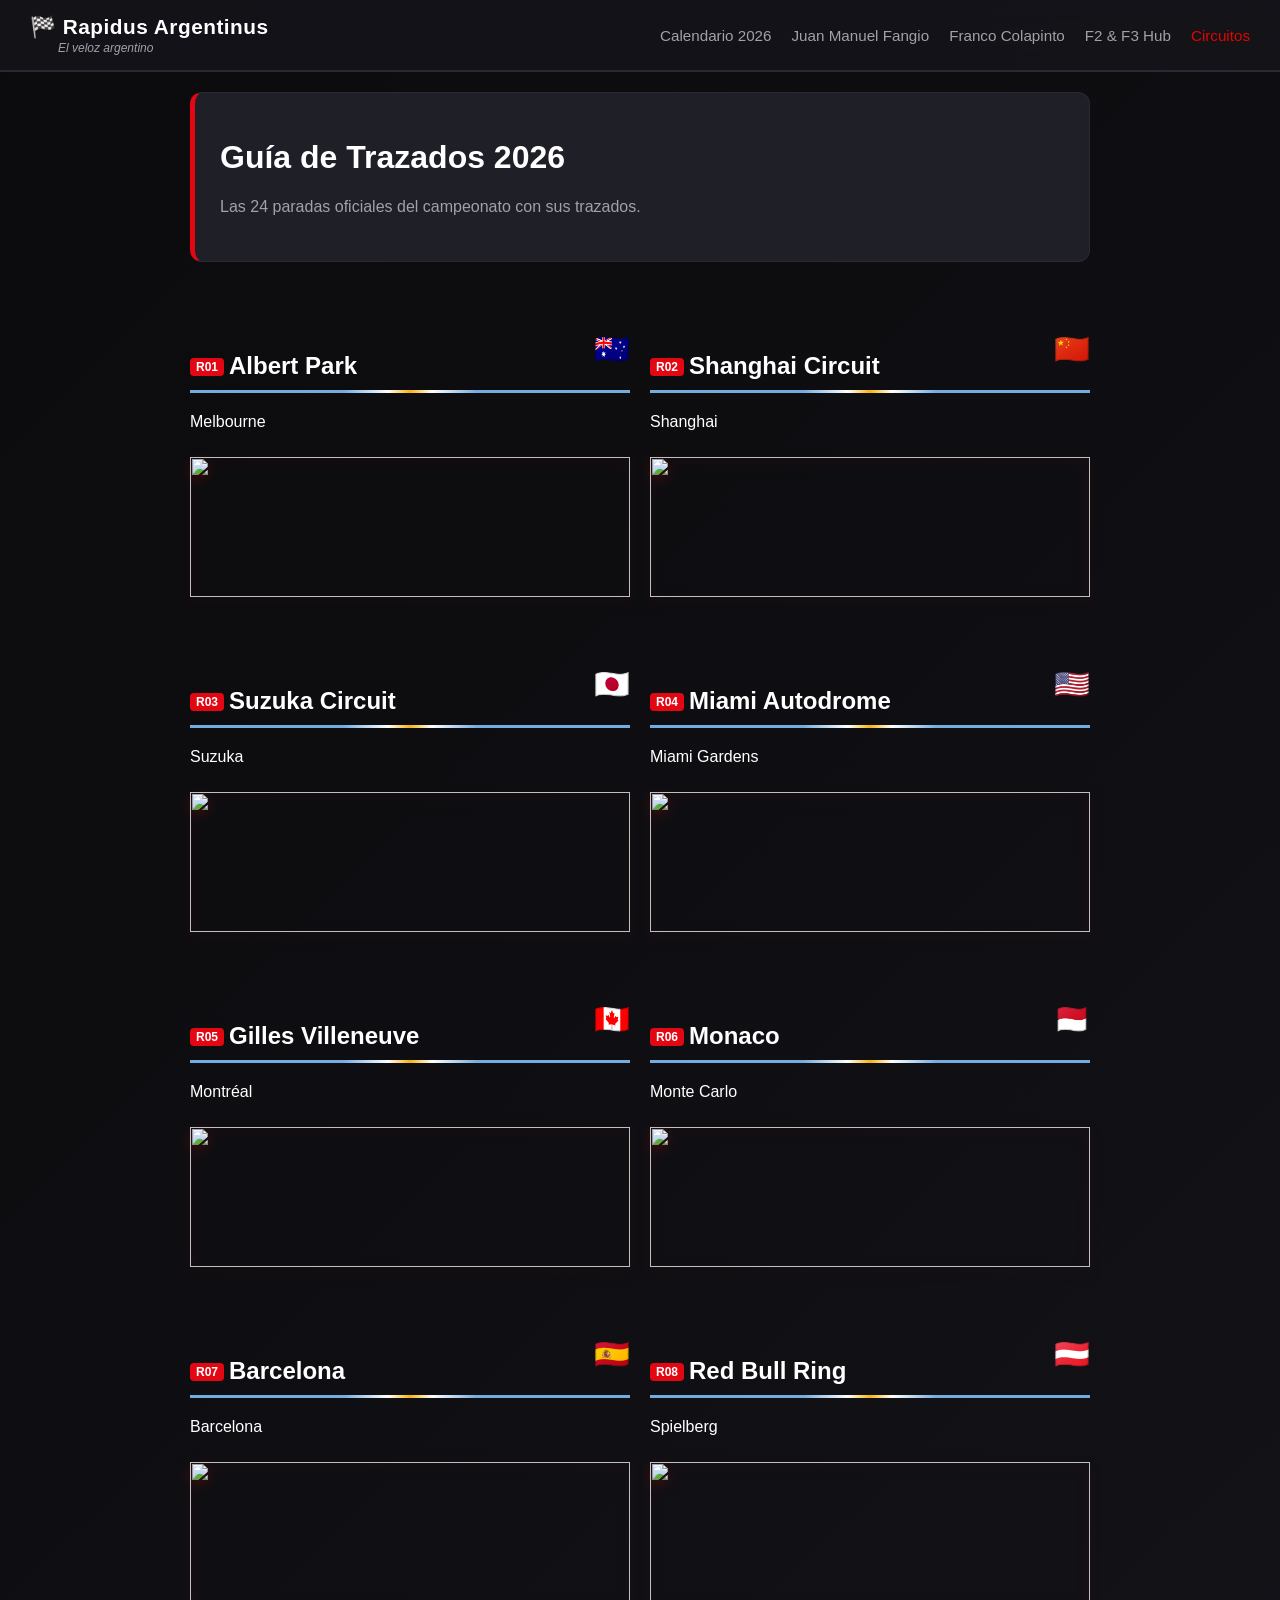
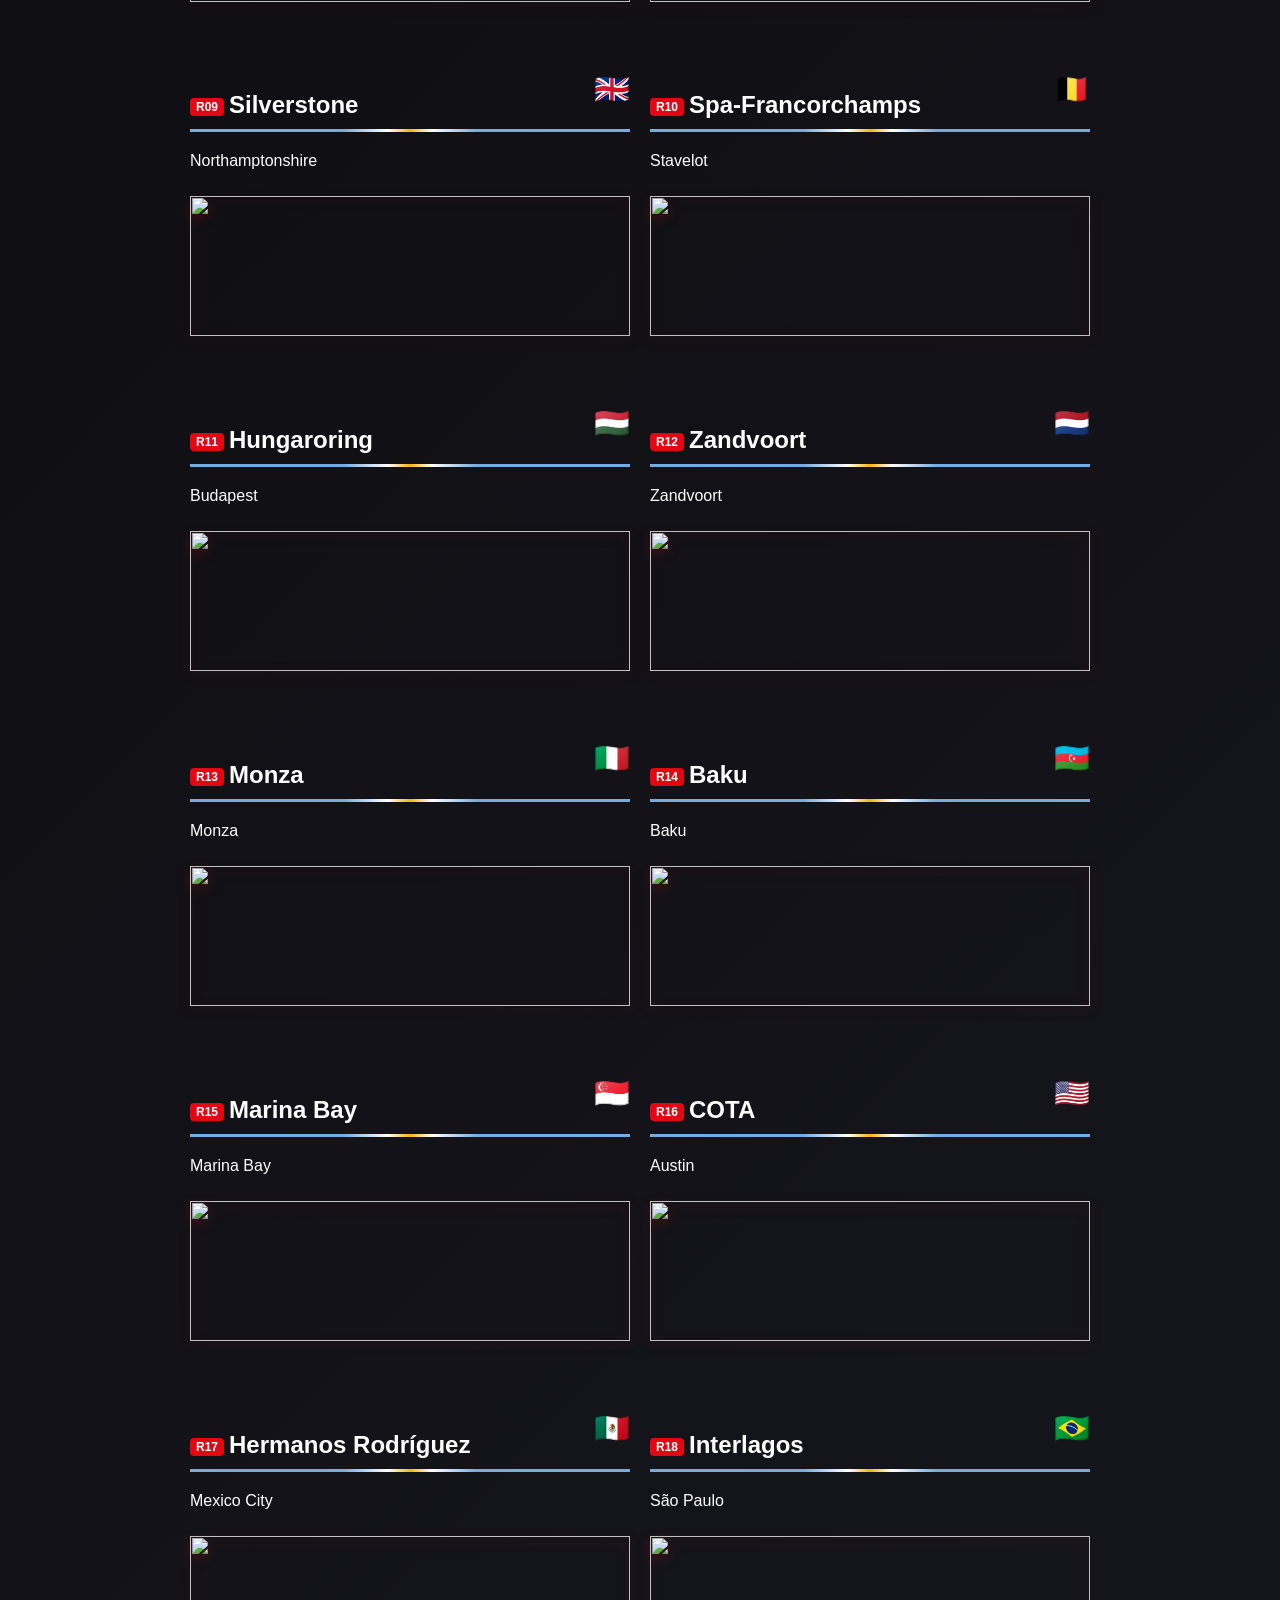
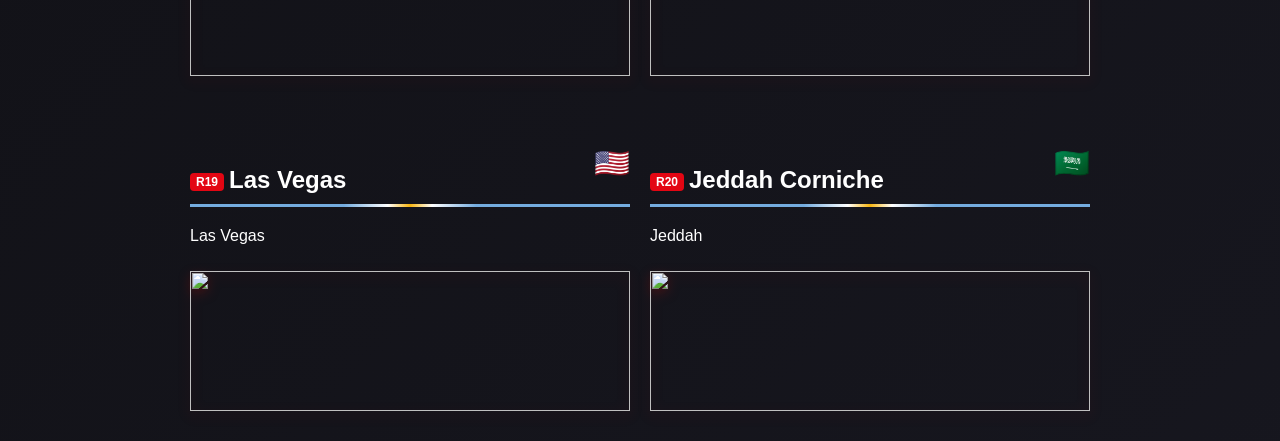
==== commit 541a4bef: "Act-14-g" ====
--- a/circuitos.html
+++ b/circuitos.html
@@ -1,420 +1,80 @@
 <!DOCTYPE html>
 <html lang="es">
 <head>
-    <meta charset="UTF-8">
-    <meta name="viewport" content="width=device-width, initial-scale=1.0">
-    <title>Circuitos 2026 - Rapidus Argentinus</title>
-    <link rel="stylesheet" href="style.css">
-    <style>
-        .circuit-grid {
-            display: grid;
-            grid-template-columns: repeat(auto-fit, minmax(320px, 1fr));
-            gap: 20px;
-            margin-top: 20px;
-        }
-        .circuit-layout {
-            width: 100%;
-            height: 140px;
-            object-fit: contain;
-            margin: 10px 0;
-            filter: drop-shadow(0px 4px 6px rgba(225, 6, 0, 0.25));
-        }
-        .tech-specs {
-            background-color: rgba(255, 255, 255, 0.04);
-            border-radius: 6px;
-            padding: 10px;
-            margin: 12px 0;
-            font-size: 0.85rem;
-        }
-        .spec-item {
-            display: flex;
-            justify-content: space-between;
-            margin-bottom: 5px;
-            border-bottom: 1px dashed rgba(255, 255, 255, 0.08);
-            padding-bottom: 3px;
-        }
-        .spec-item:last-child {
-            border-bottom: none;
-            margin-bottom: 0;
-            padding-bottom: 0;
-        }
-        .spec-label { color: #a1a1a8; }
-        .spec-value { color: #fff; font-weight: bold; }
-
-        .map-container {
-            width: 100%;
-            height: 160px;
-            border-radius: 6px;
-            overflow: hidden;
-            border: 1px solid #2a2a35;
-            margin-top: 10px;
-        }
-        .map-container iframe {
-            width: 100%;
-            height: 100%;
-            border: 0;
-            filter: grayscale(100%) invert(92%) contrast(83%);
-        }
-        .circuit-icon { font-size: 1.8rem; float: right; }
-        .race-number {
-            background: #e30613;
-            color: white;
-            font-size: 0.75rem;
-            font-weight: bold;
-            padding: 2px 6px;
-            border-radius: 4px;
-            margin-right: 5px;
-            vertical-align: middle;
-        }
-    </style>
+  <meta charset="UTF-8">
+  <meta name="viewport" content="width=device-width, initial-scale=1.0">
+  <title>Circuitos 2026 - Rapidus Argentinus</title>
+  <link rel="stylesheet" href="style.css">
+  <style>
+    .circuit-grid {
+      display: grid;
+      grid-template-columns: repeat(auto-fit, minmax(320px, 1fr));
+      gap: 20px;
+      margin-top: 20px;
+    }
+    .circuit-layout {
+      width: 100%;
+      height: 140px;
+      object-fit: contain;
+      margin: 10px 0;
+      filter: drop-shadow(0px 4px 6px rgba(225, 6, 0, 0.25));
+    }
+    .circuit-icon { font-size: 1.8rem; float: right; }
+    .race-number {
+      background: #e30613;
+      color: white;
+      font-size: 0.75rem;
+      font-weight: bold;
+      padding: 2px 6px;
+      border-radius: 4px;
+      margin-right: 5px;
+      vertical-align: middle;
+    }
+  </style>
 </head>
 <body>
-    <nav class="navbar">
-        <a href="index.html" class="nav-logo">
-            <span class="logo-main">🏁 Rapidus Argentinus</span>
-            <span class="logo-sub">El veloz argentino</span>
-        </a>
-        <div class="nav-links">
-            <a href="index.html">Calendario 2026</a>
-            <a href="fangio.html">Juan Manuel Fangio</a>
-            <a href="colapinto.html">Franco Colapinto</a>
-            <a href="f2-f3.html">F2 & F3 Hub</a>
-            <a href="circuitos.html" class="active">Circuitos</a>
-        </div>
-    </nav>
+  <nav class="navbar">
+    <a href="index.html" class="nav-logo">
+      <span class="logo-main">🏁 Rapidus Argentinus</span>
+      <span class="logo-sub">El veloz argentino</span>
+    </a>
+    <div class="nav-links">
+      <a href="index.html">Calendario 2026</a>
+      <a href="fangio.html">Juan Manuel Fangio</a>
+      <a href="colapinto.html">Franco Colapinto</a>
+      <a href="f2-f3.html">F2 & F3 Hub</a>
+      <a href="circuitos.html" class="active">Circuitos</a>
+    </div>
+  </nav>
 
-    <div class="container">
-        <div class="card main-card" style="border-left-color: #e30613;">
-            <div class="header">
-                <h1>Guía de Trazados 2026</h1>
-                <p style="color: #a1a1a8; margin-top: 5px;">Las 21 paradas oficiales del campeonato analizadas al detalle con mapas interactivos.</p>
-            </div>
-        </div>
+  <div class="container">
+    <div class="card main-card" style="border-left-color: #e30613;">
+      <div class="header">
+        <h1>Guía de Trazados 2026</h1>
+        <p style="color: #a1a1a8; margin-top: 5px;">Las 24 paradas oficiales del campeonato con sus trazados.</p>
+      </div>
+    </div>
 
-        <!-- REJILLA DE CIRCUITOS -->
-        <div class="circuit-grid">
-            
-            <div class="calendar-section" style="margin-top: 0;">
-                <div class="circuit-icon">🇦🇺</div>
-                <h2><span class="race-number">R01</span>Albert Park</h2>
-                <p style="color: #a1a1a8; font-size: 0.8rem;">Melbourne</p>
-                <img src="https://raw.githubusercontent.com/theOehrly/FastF1/master/docs/_static/albert_park.png" class="circuit-layout">
-                <p style="font-size: 0.85rem; line-height: 1.4; color: #cbd5e1; margin: 10px 0;">Trazado semipermanente muy fluido que rodea el lago del parque. Sus zonas DRS veloces exigen excelente estabilidad en frenada.</p>
-                <div class="tech-specs">
-                    <div class="spec-item"><span class="spec-label">Longitud:</span><span class="spec-value">5.278 km</span></div>
-                    <div class="spec-item"><span class="spec-label">Tipo:</span><span class="spec-value" style="color: #ffb703;">Semipermanente</span></div>
-                </div>
-                <div class="map-container">
-                    <iframe src="https://www.google.com/maps/embed?pb=!1m18!1m12!1m3!1d3151.106518177579!2d144.9664531!3d-37.8427782!2m3!1f0!2f0!3f0!3m2!1i1024!2i768!4f13.1!3m3!1m2!1s0x6ad642b204663c77%3A0x7d6a54508e68cf0a!2sAlbert%20Park%20Grand%20Prix%20Circuit!5e0!3m2!1ses-419!2sar!4v1715000000000" loading="lazy"></iframe>
-                </div>
-            </div>
+    <!-- REJILLA DE CIRCUITOS -->
+    <div class="circuit-grid">
 
-            <div class="calendar-section" style="margin-top: 0;">
-                <div class="circuit-icon">🇨🇳</div>
-                <h2><span class="race-number">R02</span>Shanghai Circuit</h2>
-                <p style="color: #a1a1a8; font-size: 0.8rem;">Shanghai</p>
-                <img src="https://raw.githubusercontent.com/theOehrly/FastF1/master/docs/_static/shanghai.png" class="circuit-layout">
-                <p style="font-size: 0.85rem; line-height: 1.4; color: #cbd5e1; margin: 10px 0;">Destaca por su primera curva en forma de caracol que nunca termina y una de las rectas más largas del mundial, ideal para sobrepasos.</p>
-                <div class="tech-specs">
-                    <div class="spec-item"><span class="spec-label">Longitud:</span><span class="spec-value">5.451 km</span></div>
-                    <div class="spec-item"><span class="spec-label">Tipo:</span><span class="spec-value" style="color: #2a9d8f;">Permanente</span></div>
-                </div>
-                <div class="map-container">
-                    <iframe src="https://www.google.com/maps/embed?pb=!1m18!1m12!1m3!1d3408.0204735391307!2d121.2181513!3d31.3366444!2m3!1f0!2f0!3f0!3m2!1i1024!2i768!4f13.1!3m3!1m2!1s0x35b25916053bcba9%3A0x5a18a0ebc7df5d!2sCircuito%20Internacional%20de%20Shangh%C3%A1i!5e0!3m2!1ses-419!2sar!4v1715000000001" loading="lazy"></iframe>
-                </div>
-            </div>
-
-            <div class="calendar-section" style="margin-top: 0;">
-                <div class="circuit-icon">🇯🇵</div>
-                <h2><span class="race-number">R03</span>Suzuka Circuit</h2>
-                <p style="color: #a1a1a8; font-size: 0.8rem;">Suzuka</p>
-                <img src="https://raw.githubusercontent.com/theOehrly/FastF1/master/docs/_static/suzuka.png" class="circuit-layout">
-                <p style="font-size: 0.85rem; line-height: 1.4; color: #cbd5e1; margin: 10px 0;">El único circuito en forma de "8". Sus míticas eses enlazadas iniciales y la curva rápida 130R exigen una carga aerodinámica masiva.</p>
-                <div class="tech-specs">
-                    <div class="spec-item"><span class="spec-label">Longitud:</span><span class="spec-value">5.807 km</span></div>
-                    <div class="spec-item"><span class="spec-label">Tipo:</span><span class="spec-value" style="color: #2a9d8f;">Permanente</span></div>
-                </div>
-                <div class="map-container">
-                    <iframe src="https://www.google.com/maps/embed?pb=!1m18!1m12!1m3!1d3278.435747684065!2d136.5385614!3d34.8444444!2m3!1f0!2f0!3f0!3m2!1i1024!2i768!4f13.1!3m3!1m2!1s0x6003923a1a679469%3A0x6968d90fa63b2f8a!2sCircuito%20de%20Suzuka!5e0!3m2!1ses-419!2sar!4v1715000000002" loading="lazy"></iframe>
-                </div>
-            </div>
-
-            <div class="calendar-section" style="margin-top: 0;">
-                <div class="circuit-icon">🇺🇸</div>
-                <h2><span class="race-number">R04</span>Miami Autodrome</h2>
-                <p style="color: #a1a1a8; font-size: 0.8rem;">Miami Gardens</p>
-                <img src="https://raw.githubusercontent.com/theOehrly/FastF1/master/docs/_static/miami.png" class="circuit-layout">
-                <p style="font-size: 0.85rem; line-height: 1.4; color: #cbd5e1; margin: 10px 0;">Ubicado alrededor del Hard Rock Stadium. Combina rectas kilométricas de alta velocidad con un sector revirado extremadamente lento.</p>
-                <div class="tech-specs">
-                    <div class="spec-item"><span class="spec-label">Longitud:</span><span class="spec-value">5.412 km</span></div>
-                    <div class="spec-item"><span class="spec-label">Tipo:</span><span class="spec-value" style="color: #ffb703;">Urbano</span></div>
-                </div>
-                <div class="map-container">
-                    <iframe src="https://www.google.com/maps/embed?pb=!1m18!1m12!1m3!1d3586.347318712217!2d-80.2413112!3d25.9536978!2m3!1f0!2f0!3f0!3m2!1i1024!2i768!4f13.1!3m3!1m2!1s0x88d9b1db1eb40539%3A0x44d32906b3a9856f!2sHard%20Rock%20Stadium!5e0!3m2!1ses-419!2sar!4v1715000000003" loading="lazy"></iframe>
-                </div>
-            </div>
-
-            <div class="calendar-section" style="margin-top: 0;">
-                <div class="circuit-icon">🇨🇦</div>
-                <h2><span class="race-number">R05</span>Gilles Villeneuve</h2>
-                <p style="color: #a1a1a8; font-size: 0.8rem;">Montréal</p>
-                <img src="https://raw.githubusercontent.com/theOehrly/FastF1/master/docs/_static/canada.png" class="circuit-layout">
-                <p style="font-size: 0.85rem; line-height: 1.4; color: #cbd5e1; margin: 10px 0;">Pista semipermanente de stop-and-go. Los muros están pegados, destacando el famoso 'Muro de los Campeones' al cierre de la vuelta.</p>
-                <div class="tech-specs">
-                    <div class="spec-item"><span class="spec-label">Longitud:</span><span class="spec-value">4.361 km</span></div>
-                    <div class="spec-item"><span class="spec-label">Tipo:</span><span class="spec-value" style="color: #ffb703;">Semipermanente</span></div>
-                </div>
-                <div class="map-container">
-                    <iframe src="https://www.google.com/maps/embed?pb=!1m18!1m12!1m3!1d2794.133221379435!2d-73.5250493!3d45.5033092!2m3!1f0!2f0!3f0!3m2!1i1024!2i768!4f13.1!3m3!1m2!1s0x4cc91b9db1a4dbe1%3A0xbdfe1030e5cd2d69!2sCircuito%20Gilles%20Villeneuve!5e0!3m2!1ses-419!2sar!4v1715000000004" loading="lazy"></iframe>
-                </div>
-            </div>
-
-            <div class="calendar-section" style="margin-top: 0;">
-                <div class="circuit-icon">🇲🇨</div>
-                <h2><span class="race-number">R06</span>Circuit de Monaco</h2>
-                <p style="color: #a1a1a8; font-size: 0.8rem;">Monte Carlo</p>
-                <img src="https://raw.githubusercontent.com/theOehrly/FastF1/master/docs/_static/monaco.png" class="circuit-layout">
-                <p style="font-size: 0.85rem; line-height: 1.4; color: #cbd5e1; margin: 10px 0;">La joya de la corona. Calles estrechas llenas de historia donde la precisión milimétrica roza las barreras en cada curva.</p>
-                <div class="tech-specs">
-                    <div class="spec-item"><span class="spec-label">Longitud:</span><span class="spec-value">3.337 km</span></div>
-                    <div class="spec-item"><span class="spec-label">Tipo:</span><span class="spec-value" style="color: #ffb703;">Urbano</span></div>
-                </div>
-                <div class="map-container">
-                    <iframe src="https://www.google.com/maps/embed?pb=!1m18!1m12!1m3!1d2881.0963073289056!2d7.420235312351221!3d43.73977534741366!2m3!1f0!2f0!3f0!3m2!1i1024!2i768!4f13.1!3m3!1m2!1s0x12cda043b817fa99%3A0x296cf9b8be449df!2sCircuito%20de%20M%C3%B3naco!5e0!3m2!1ses-419!2sar!4v1710000000000" loading="lazy"></iframe>
-                </div>
-            </div>
-
-            <div class="calendar-section" style="margin-top: 0;">
-                <div class="circuit-icon">🇪🇸</div>
-                <h2><span class="race-number">R07</span>Circuit de Barcelona</h2>
-                <p style="color: #a1a1a8; font-size: 0.8rem;">Barcelona</p>
-                <img src="https://raw.githubusercontent.com/theOehrly/FastF1/master/docs/_static/catalunya.png" class="circuit-layout">
-                <p style="font-size: 0.85rem; line-height: 1.4; color: #cbd5e1; margin: 10px 0;">El laboratorio de pruebas clásico de la F1. Su combinación de curvas rápidas de apoyo y tramos técnicos mide el balance real del monoplaza.</p>
-                <div class="tech-specs">
-                    <div class="spec-item"><span class="spec-label">Longitud:</span><span class="spec-value">4.657 km</span></div>
-                    <div class="spec-item"><span class="spec-label">Tipo:</span><span class="spec-value" style="color: #2a9d8f;">Permanente</span></div>
-                </div>
-                <div class="map-container">
-                    <iframe src="https://www.google.com/maps/embed?pb=!1m18!1m12!1m3!1d2984.770956965171!2d2.2586111!3d41.5700000!2m3!1f0!2f0!3f0!3m2!1i1024!2i768!4f13.1!3m3!1m2!1s0x12a4be605380b2a7%3A0x956041ec18357f8!2sCircuito%20de%20Barcelona-Catalu%C3%B1a!5e0!3m2!1ses-419!2sar!4v1715000000005" loading="lazy"></iframe>
-                </div>
-            </div>
-
-            <div class="calendar-section" style="margin-top: 0;">
-                <div class="circuit-icon">🇦🇹</div>
-                <h2><span class="race-number">R08</span>Red Bull Ring</h2>
-                <p style="color: #a1a1a8; font-size: 0.8rem;">Spielberg</p>
-                <img src="https://raw.githubusercontent.com/theOehrly/FastF1/master/docs/_static/red_bull_ring.png" class="circuit-layout">
-                <p style="font-size: 0.85rem; line-height: 1.4; color: #cbd5e1; margin: 10px 0;">Vuelta corta pero de altísima intensidad enclavada en las montañas de Estiria. Sus fuertes desniveles exigen tracción perfecta.</p>
-                <div class="tech-specs">
-                    <div class="spec-item"><span class="spec-label">Longitud:</span><span class="spec-value">4.318 km</span></div>
-                    <div class="spec-item"><span class="spec-label">Tipo:</span><span class="spec-value" style="color: #2a9d8f;">Permanente</span></div>
-                </div>
-                <div class="map-container">
-                    <iframe src="https://www.google.com/maps/embed?pb=!1m18!1m12!1m3!1d2719.125917833519!2d14.7625!3d47.2197222!2m3!1f0!2f0!3f0!3m2!1i1024!2i768!4f13.1!3m3!1m2!1s0x4771be57d23f39cf%3A0xbbf0ff357bc8ff8b!2sRed%20Bull%20Ring!5e0!3m2!1ses-419!2sar!4v1715000000006" loading="lazy"></iframe>
-                </div>
-            </div>
-
-            <div class="calendar-section" style="margin-top: 0;">
-                <div class="circuit-icon">🇬🇧</div>
-                <h2><span class="race-number">R09</span>Silverstone Circuit</h2>
-                <p style="color: #a1a1a8; font-size: 0.8rem;">Northamptonshire</p>
-                <img src="https://raw.githubusercontent.com/theOehrly/FastF1/master/docs/_static/silverstone.png" class="circuit-layout">
-                <p style="font-size: 0.85rem; line-height: 1.4; color: #cbd5e1; margin: 10px 0;">La cuna de la F1. Destaca por curvas rapidísimas como Copse, Maggots y Becketts, donde los neumáticos sufren cargas extremas.</p>
-                <div class="tech-specs">
-                    <div class="spec-item"><span class="spec-label">Longitud:</span><span class="spec-value">5.891 km</span></div>
-                    <div class="spec-item"><span class="spec-label">Tipo:</span><span class="spec-value" style="color: #2a9d8f;">Permanente</span></div>
-                </div>
-                <div class="map-container">
-                    <iframe src="https://www.google.com/maps/embed?pb=!1m18!1m12!1m3!1d2444.331580879899!2d-1.0182436!3d52.073302!2m3!1f0!2f0!3f0!3m2!1i1024!2i768!4f13.1!3m3!1m2!1s0x4877239326bbfaff%3A0x6fb52084c07fc738!2sCircuito%20de%20Silverstone!5e0!3m2!1ses-419!2sar!4v1715000000007" loading="lazy"></iframe>
-                </div>
-            </div>
-
-            <div class="calendar-section" style="margin-top: 0;">
-                <div class="circuit-icon">🇧🇪</div>
-                <h2><span class="race-number">R10</span>Spa-Francorchamps</h2>
-                <p style="color: #a1a1a8; font-size: 0.8rem;">Stavelot</p>
-                <img src="https://raw.githubusercontent.com/theOehrly/FastF1/master/docs/_static/spa.png" class="circuit-layout">
-                <p style="font-size: 0.85rem; line-height: 1.4; color: #cbd5e1; margin: 10px 0;">El trazado más largo de la temporada. Famoso mundialmente por el vertiginoso ascenso ciego de la mítica curva Eau Rouge.</p>
-                <div class="tech-specs">
-                    <div class="spec-item"><span class="spec-label">Longitud:</span><span class="spec-value">7.004 km</span></div>
-                    <div class="spec-item"><span class="spec-label">Tipo:</span><span class="spec-value" style="color: #2a9d8f;">Permanente</span></div>
-                </div>
-                <div class="map-container">
-                    <iframe src="https://www.google.com/maps/embed?pb=!1m18!1m12!1m3!1d2537.114144365851!2d5.9691353!3d50.4435833!2m3!1f0!2f0!3f0!3m2!1i1024!2i768!4f13.1!3m3!1m2!1s0x47c0611e05d95955%3A0xe9882260492160d2!2sCircuito%20de%20Spa-Francorchamps!5e0!3m2!1ses-419!2sar!4v1715000000008" loading="lazy"></iframe>
-                </div>
-            </div>
-
-            <div class="calendar-section" style="margin-top: 0;">
-                <div class="circuit-icon">🇭🇺</div>
-                <h2><span class="race-number">R11</span>Hungaroring</h2>
-                <p style="color: #a1a1a8; font-size: 0.8rem;">Budapest</p>
-                <img src="https://raw.githubusercontent.com/theOehrly/FastF1/master/docs/_static/hungaroring.png" class="circuit-layout">
-                <p style="font-size: 0.85rem; line-height: 1.4; color: #cbd5e1; margin: 10px 0;">Conocido como un "monoplaza de karting gigante". Pista estrecha, revirada y calurosa donde clasificar arriba lo es todo.</p>
-                <div class="tech-specs">
-                    <div class="spec-item"><span class="spec-label">Longitud:</span><span class="spec-value">4.381 km</span></div>
-                    <div class="spec-item"><span class="spec-label">Tipo:</span><span class="spec-value" style="color: #2a9d8f;">Permanente</span></div>
-                </div>
-                <div class="map-container">
-                    <iframe src="https://www.google.com/maps/embed?pb=!1m18!1m12!1m3!1d2691.077259160565!2d19.2485116!3d47.5830219!2m3!1f0!2f0!3f0!3m2!1i1024!2i768!4f13.1!3m3!1m2!1s0x4741bc6da68a3e0b%3A0xa59f77f7223049b6!2sHungaroring!5e0!3m2!1ses-419!2sar!4v1715000000009" loading="lazy"></iframe>
-                </div>
-            </div>
-
-            <div class="calendar-section" style="margin-top: 0;">
-                <div class="circuit-icon">🇳🇱</div>
-                <h2><span class="race-number">R12</span>Circuit Zandvoort</h2>
-                <p style="color: #a1a1a8; font-size: 0.8rem;">Zandvoort</p>
-                <img src="https://raw.githubusercontent.com/theOehrly/FastF1/master/docs/_static/zandvoort.png" class="circuit-layout">
-                <p style="font-size: 0.85rem; line-height: 1.4; color: #cbd5e1; margin: 10px 0;">Una pista de la vieja escuela rodeada por dunas de arena. Destacan sus curvas peraltadas con inclinaciones extremas estilo oval.</p>
-                <div class="tech-specs">
-                    <div class="spec-item"><span class="spec-label">Longitud:</span><span class="spec-value">4.259 km</span></div>
-                    <div class="spec-item"><span class="spec-label">Tipo:</span><span class="spec-value" style="color: #2a9d8f;">Permanente</span></div>
-                </div>
-                <div class="map-container">
-                    <iframe src="https://www.google.com/maps/embed?pb=!1m18!1m12!1m3!1d2435.5390098939634!2d4.5392296!3d52.3862592!2m3!1f0!2f0!3f0!3m2!1i1024!2i768!4f13.1!3m3!1m2!1s0x47c5ec19e7cf45c5%3A0x6009852be8374d8d!2sCircuito%20de%20Zandvoort!5e0!3m2!1ses-419!2sar!4v1715000000010" loading="lazy"></iframe>
-                </div>
-            </div>
-
-            <div class="calendar-section" style="margin-top: 0;">
-                <div class="circuit-icon">🇮🇹</div>
-                <h2><span class="race-number">R13</span>Autodromo de Monza</h2>
-                <p style="color: #a1a1a8; font-size: 0.8rem;">Monza</p>
-                <img src="https://raw.githubusercontent.com/theOehrly/FastF1/master/docs/_static/monza.png" class="circuit-layout">
-                <p style="font-size: 0.85rem; line-height: 1.4; color: #cbd5e1; margin: 10px 0;">El "Templo de la Velocidad". Configuración de mínima carga aerodinámica para volar en rectas rompiendo récords de velocidad punta.</p>
-                <div class="tech-specs">
-                    <div class="spec-item"><span class="spec-label">Longitud:</span><span class="spec-value">5.793 km</span></div>
-                    <div class="spec-item"><span class="spec-label">Tipo:</span><span class="spec-value" style="color: #2a9d8f;">Permanente</span></div>
-                </div>
-                <div class="map-container">
-                    <iframe src="https://www.google.com/maps/embed?pb=!1m18!1m12!1m3!1d2790.3150821639965!2d9.278571012431718!3d45.62030062334812!2m3!1f0!2f0!3f0!3m2!1i1024!2i768!4f13.1!3m3!1m2!1s0x4786b85cb15945db%3A0x6bda194f13da3a!2sAutodromo%20Nazionale%20Monza!5e0!3m2!1ses-419!2sar!4v1710000000000" loading="lazy"></iframe>
-                </div>
-            </div>
-
-            <div class="calendar-section" style="margin-top: 0;">
-                <div class="circuit-icon">🇦🇿</div>
-                <h2><span class="race-number">R14</span>Baku City Circuit</h2>
-                <p style="color: #a1a1a8; font-size: 0.8rem;">Baku</p>
-                <img src="https://raw.githubusercontent.com/theOehrly/FastF1/master/docs/_static/baku.png" class="circuit-layout">
-                <p style="font-size: 0.85rem; line-height: 1.4; color: #cbd5e1; margin: 10px 0;">Urbano salvaje. Mezcla una zona técnica ultra estrecha junto al castillo medieval con la recta principal más veloz del mundo.</p>
-                <div class="tech-specs">
-                    <div class="spec-item"><span class="spec-label">Longitud:</span><span class="spec-value">6.003 km</span></div>
-                    <div class="spec-item"><span class="spec-label">Tipo:</span><span class="spec-value" style="color: #ffb703;">Urbano</span></div>
-                </div>
-                <div class="map-container">
-                    <iframe src="https://www.google.com/maps/embed?pb=!1m18!1m12!1m3!1d3039.3853112876113!2d49.8519999!3d40.378036!2m3!1f0!2f0!3f0!3m2!1i1024!2i768!4f13.1!3m3!1m2!1s0x40307d6bd3ba5411%3A0x7bfa006322b27077!2sCircuito%20de%20Carreras%20de%20Bak%C3%BA!5e0!3m2!1ses-419!2sar!4v1715000000011" loading="lazy"></iframe>
-                </div>
-            </div>
-
-            <div class="calendar-section" style="margin-top: 0;">
-                <div class="circuit-icon">🇸🇬</div>
-                <h2><span class="race-number">R15</span>Marina Bay Circuit</h2>
-                <p style="color: #a1a1a8; font-size: 0.8rem;">Marina Bay</p>
-                <img src="https://raw.githubusercontent.com/theOehrly/FastF1/master/docs/_static/singapore.png" class="circuit-layout">
-                <p style="font-size: 0.85rem; line-height: 1.4; color: #cbd5e1; margin: 10px 0;">Carrera nocturna extenuante bajo una humedad sofocante. Exige máxima concentración absoluta entre baches y muros implacables.</p>
-                <div class="tech-specs">
-                    <div class="spec-item"><span class="spec-label">Longitud:</span><span class="spec-value">4.940 km</span></div>
-                    <div class="spec-item"><span class="spec-label">Tipo:</span><span class="spec-value" style="color: #ffb703;">Urbano</span></div>
-                </div>
-                <div class="map-container">
-                    <iframe src="https://www.google.com/maps/embed?pb=!1m18!1m12!1m3!1d3988.8188185994246!2d103.8584869!3d1.2825442!2m3!1f0!2f0!3f0!3m2!1i1024!2i768!4f13.1!3m3!1m2!1s0x31da19abbb40bfeb%3A0xa64b8bb896e05d04!2sCircuito%20callejero+de+Marina+Bay!5e0!3m2!1ses-419!2sar!4v1715000000012" loading="lazy"></iframe>
-                </div>
-            </div>
-
-            <div class="calendar-section" style="margin-top: 0;">
-                <div class="circuit-icon">🇺🇸</div>
-                <h2><span class="race-number">R16</span>Circuit of the Americas</h2>
-                <p style="color: #a1a1a8; font-size: 0.8rem;">Austin</p>
-                <img src="https://raw.githubusercontent.com/theOehrly/FastF1/master/docs/_static/austin.png" class="circuit-layout">
-                <p style="font-size: 0.85rem; line-height: 1.4; color: #cbd5e1; margin: 10px 0;">Trazado moderno con una espectacular y empinada subida hacia la curva 1. Se inspira en las mejores curvas de Europa.</p>
-                <div class="tech-specs">
-                    <div class="spec-item"><span class="spec-label">Longitud:</span><span class="spec-value">5.513 km</span></div>
-                    <div class="spec-item"><span class="spec-label">Tipo:</span><span class="spec-value" style="color: #2a9d8f;">Permanente</span></div>
-                </div>
-                <div class="map-container">
-                    <iframe src="https://www.google.com/maps/embed?pb=!1m18!1m12!1m3!1d3451.7820468305364!2d-97.6358824!3d30.1328056!2m3!1f0!2f0!3f0!3m2!1i1024!2i768!4f13.1!3m3!1m2!1s0x8644b1da98b9dc1d%3A0x6e2f1e29e00ec773!2sCircuito%20de%20las%20Am%C3%A9ricas!5e0!3m2!1ses-419!2sar!4v1715000000013" loading="lazy"></iframe>
-                </div>
-            </div>
-
-            <div class="calendar-section" style="margin-top: 0;">
-                <div class="circuit-icon">🇲🇽</div>
-                <h2><span class="race-number">R17</span>Hermanos Rodríguez</h2>
-                <p style="color: #a1a1a8; font-size: 0.8rem;">Mexico City</p>
-                <img src="https://raw.githubusercontent.com/theOehrly/FastF1/master/docs/_static/mexico.png" class="circuit-layout">
-                <p style="font-size: 0.85rem; line-height: 1.4; color: #cbd5e1; margin: 10px 0;">Ubicado a más de 2200 metros de altitud. El aire enrarecido reduce drásticamente el agarre aerodinámico y la refrigeración.</p>
-                <div class="tech-specs">
-                    <div class="spec-item"><span class="spec-label">Longitud:</span><span class="spec-value">4.304 km</span></div>
-                    <div class="spec-item"><span class="spec-label">Tipo:</span><span class="spec-value" style="color: #2a9d8f;">Permanente</span></div>
-                </div>
-                <div class="map-container">
-                    <iframe src="https://www.google.com/maps/embed?pb=!1m18!1m12!1m3!1d3762.8837267156942!2d-99.0911762!3d19.4044955!2m3!1f0!2f0!3f0!3m2!1i1024!2i768!4f13.1!3m3!1m2!1s0x85d1fc1e2f7bf28b%3A0xda206f407b7b1346!2sAut%C3%B3dromo%20Hermanos%20Rodr%C3%ADguez!5e0!3m2!1ses-419!2sar!4v1715000000014" loading="lazy"></iframe>
-                </div>
-            </div>
-
-            <div class="calendar-section" style="margin-top: 0;">
-                <div class="circuit-icon">🇧🇷</div>
-                <h2><span class="race-number">R18</span>Interlagos Circuit</h2>
-                <p style="color: #a1a1a8; font-size: 0.8rem;">São Paulo</p>
-                <img src="https://raw.githubusercontent.com/theOehrly/FastF1/master/docs/_static/sao_paulo.png" class="circuit-layout">
-                <p style="font-size: 0.85rem; line-height: 1.4; color: #cbd5e1; margin: 10px 0;">Autódromo sudamericano clásico que gira en sentido antihorario. Sus marcados desniveles y clima cambiante crean caos garantizado.</p>
-                <div class="tech-specs">
-                    <div class="spec-item"><span class="spec-label">Longitud:</span><span class="spec-value">4.309 km</span></div>
-                    <div class="spec-item"><span class="spec-label">Tipo:</span><span class="spec-value" style="color: #2a9d8f;">Permanente</span></div>
-                </div>
-                <div class="map-container">
-                    <iframe src="https://www.google.com/maps/embed?pb=!1m18!1m12!1m3!1d3653.647313861211!2d-46.6994112!3d-23.7011111!2m3!1f0!2f0!3f0!3m2!1i1024!2i768!4f13.1!3m3!1m2!1s0x94ce4fbc6bb59ed7%3A0x2db4e805545fbc5f!2sAut%C3%B3dromo%20Jos%C3%A9%20Carlos%20Pace!5e0!3m2!1ses-419!2sar!4v1715000000015" loading="lazy"></iframe>
-                </div>
-            </div>
-
-            <div class="calendar-section" style="margin-top: 0;">
-                <div class="circuit-icon">🇺🇸</div>
-                <h2><span class="race-number">R19</span>Las Vegas Strip</h2>
-                <p style="color: #a1a1a8; font-size: 0.8rem;">Las Vegas</p>
-                <img src="https://raw.githubusercontent.com/theOehrly/FastF1/master/docs/_static/las_vegas.png" class="circuit-layout">
-                <p style="font-size: 0.85rem; line-height: 1.4; color: #cbd5e1; margin: 10px 0;">Veloz circuito urbano nocturno que recorre la icónica avenida de los casinos. El frío del desierto complica calentar las gomas.</p>
-                <div class="tech-specs">
-                    <div class="spec-item"><span class="spec-label">Longitud:</span><span class="spec-value">6.201 km</span></div>
-                    <div class="spec-item"><span class="spec-label">Tipo:</span><span class="spec-value" style="color: #ffb703;">Urbano</span></div>
-                </div>
-                <div class="map-container">
-                    <iframe src="https://www.google.com/maps/embed?pb=!1m18!1m12!1m3!1d3222.3489814421147!2d-115.1663435!3d36.1214352!2m3!1f0!2f0!3f0!3m2!1i1024!2i768!4f13.1!3m3!1m2!1s0x80c8c4381ca04085%3A0x2f901844b26bb0d5!2sThe%20Las%20Vegas%20Strip!5e0!3m2!1ses-419!2sar!4v1715000000016" loading="lazy"></iframe>
-                </div>
-            </div>
-
-            <div class="calendar-section" style="margin-top: 0;">
-                <div class="circuit-icon">🇶🇦</div>
-                <h2><span class="race-number">R20</span>Lusail Circuit</h2>
-                <p style="color: #a1a1a8; font-size: 0.8rem;">Lusail</p>
-                <img src="https://raw.githubusercontent.com/theOehrly/FastF1/master/docs/_static/qatar.png" class="circuit-layout">
-                <p style="font-size: 0.85rem; line-height: 1.4; color: #cbd5e1; margin: 10px 0;">Trazado permanente rápido e ininterrumpido en medio del desierto. Sus curvas enlazadas de media y alta velocidad exigen un físico impecable.</p>
-                <div class="tech-specs">
-                    <div class="spec-item"><span class="spec-label">Longitud:</span><span class="spec-value">5.419 km</span></div>
-                    <div class="spec-item"><span class="spec-label">Tipo:</span><span class="spec-value" style="color: #2a9d8f;">Permanente</span></div>
-                </div>
-                <div class="map-container">
-                    <iframe src="https://www.google.com/maps/embed?pb=!1m18!1m12!1m3!1d3602.435759164214!2d51.4527778!3d25.4880556!2m3!1f0!2f0!3f0!3m2!1i1024!2i768!4f13.1!3m3!1m2!1s0x3e45e39660dc7d29%3A0xc3b5f259744c8037!2sCircuito%20Internacional%20de%20Lusail!5e0!3m2!1ses-419!2sar!4v1715000000017" loading="lazy"></iframe>
-                </div>
-            </div>
-
-            <div class="calendar-section" style="margin-top: 0;">
-                <div class="circuit-icon">🇦🇪</div>
-                <h2><span class="race-number">R21</span>Yas Marina Circuit</h2>
-                <p style="color: #a1a1a8; font-size: 0.8rem;">Abu Dhabi</p>
-                <img src="https://raw.githubusercontent.com/theOehrly/FastF1/master/docs/_static/abu_dhabi.png" class="circuit-layout">
-                <p style="font-size: 0.85rem; line-height: 1.4; color: #cbd5e1; margin: 10px 0;">El gran cierre del campeonato. Un circuito moderno rodeado por el hotel de lujo y la marina, idóneo para coronar la temporada.</p>
-                <div class="tech-specs">
-                    <div class="spec-item"><span class="spec-label">Longitud:</span><span class="spec-value">5.281 km</span></div>
-                    <div class="spec-item"><span class="spec-label">Tipo:</span><span class="spec-value" style="color: #2a9d8f;">Permanente</span></div>
-                </div>
-                <div class="map-container">
-                    <iframe src="https://www.google.com/maps/embed?pb=!1m18!1m12!1m3!1d3635.0345181734563!2d54.6047222!3d24.4700000!2m3!1f0!2f0!3f0!3m2!1i1024!2i768!4f13.1!3m3!1m2!1s0x3e5e4120ec50b8fd%3A0x633e7f6291a5fb7e!2sCircuito%20de+Yas+Marina!5e0!3m2!1ses-419!2sar!4v1715000000018" loading="lazy"></iframe>
-                </div>
-            </div>
-
-        </div>
-    </div>
-</body>
-</html>
-
-        </div>
-    </div>
-</body>
-</html>+      <div class="calendar-section"><div class="circuit-icon">🇦🇺</div><h2><span class="race-number">R01</span>Albert Park</h2><p>Melbourne</p><img src="img/circuitos/albert_park.svg" class="circuit-layout"></div>
+      <div class="calendar-section"><div class="circuit-icon">🇨🇳</div><h2><span class="race-number">R02</span>Shanghai Circuit</h2><p>Shanghai</p><img src="img/circuitos/shanghai.svg" class="circuit-layout"></div>
+      <div class="calendar-section"><div class="circuit-icon">🇯🇵</div><h2><span class="race-number">R03</span>Suzuka Circuit</h2><p>Suzuka</p><img src="img/circuitos/suzuka.svg" class="circuit-layout"></div>
+      <div class="calendar-section"><div class="circuit-icon">🇺🇸</div><h2><span class="race-number">R04</span>Miami Autodrome</h2><p>Miami Gardens</p><img src="img/circuitos/miami.svg" class="circuit-layout"></div>
+      <div class="calendar-section"><div class="circuit-icon">🇨🇦</div><h2><span class="race-number">R05</span>Gilles Villeneuve</h2><p>Montréal</p><img src="img/circuitos/villeneuve.svg" class="circuit-layout"></div>
+      <div class="calendar-section"><div class="circuit-icon">🇲🇨</div><h2><span class="race-number">R06</span>Monaco</h2><p>Monte Carlo</p><img src="img/circuitos/monaco.svg" class="circuit-layout"></div>
+      <div class="calendar-section"><div class="circuit-icon">🇪🇸</div><h2><span class="race-number">R07</span>Barcelona</h2><p>Barcelona</p><img src="img/circuitos/barcelona.svg" class="circuit-layout"></div>
+      <div class="calendar-section"><div class="circuit-icon">🇦🇹</div><h2><span class="race-number">R08</span>Red Bull Ring</h2><p>Spielberg</p><img src="img/circuitos/red_bull_ring.svg" class="circuit-layout"></div>
+      <div class="calendar-section"><div class="circuit-icon">🇬🇧</div><h2><span class="race-number">R09</span>Silverstone</h2><p>Northamptonshire</p><img src="img/circuitos/silverstone.svg" class="circuit-layout"></div>
+      <div class="calendar-section"><div class="circuit-icon">🇧🇪</div><h2><span class="race-number">R10</span>Spa-Francorchamps</h2><p>Stavelot</p><img src="img/circuitos/spa.svg" class="circuit-layout"></div>
+      <div class="calendar-section"><div class="circuit-icon">🇭🇺</div><h2><span class="race-number">R11</span>Hungaroring</h2><p>Budapest</p><img src="img/circuitos/hungaroring.svg" class="circuit-layout"></div>
+      <div class="calendar-section"><div class="circuit-icon">🇳🇱</div><h2><span class="race-number">R12</span>Zandvoort</h2><p>Zandvoort</p><img src="img/circuitos/zandvoort.svg" class="circuit-layout"></div>
+      <div class="calendar-section"><div class="circuit-icon">🇮🇹</div><h2><span class="race-number">R13</span>Monza</h2><p>Monza</p><img src="img/circuitos/monza.svg" class="circuit-layout"></div>
+      <div class="calendar-section"><div class="circuit-icon">🇦🇿</div><h2><span class="race-number">R14</span>Baku</h2><p>Baku</p><img src="img/circuitos/baku.svg" class="circuit-layout"></div>
+      <div class="calendar-section"><div class="circuit-icon">🇸🇬</div><h2><span class="race-number">R15</span>Marina Bay</h2><p>Marina Bay</p><img src="img/circuitos/marina_bay.svg" class="circuit-layout"></div>
+      <div class="calendar-section"><div class="circuit-icon">🇺🇸</div><h2><span class="race-number">R16</span>COTA</h2><p>Austin</p><img src="img/circuitos/cota.svg" class="circuit-layout"></div>
+      <div class="calendar-section"><div class="circuit-icon">🇲🇽</div><h2><span class="race-number">R17</span>Hermanos Rodríguez</h2><p>Mexico City</p><img src="img/circuitos/hermanos_rodriguez.svg" class="circuit-layout"></div>
+      <div class="calendar-section"><div class="circuit-icon">🇧🇷</div><h2><span class="race-number">R18</span>Interlagos</h2><p>São Paulo</p><img src="img/circuitos/interlagos.svg" class="circuit-layout"></div>
+      <div class="calendar-section"><div class="circuit-icon">🇺🇸</div><h2><span class="race-number">R19</span>Las Vegas</h2><p>Las Vegas</p><img src="img/circuitos/las_vegas.svg" class="circuit-layout"></div>
+      <div class="calendar-section"><div class="circuit-icon">🇸🇦</div><h2><span class="race-number">R20</span>Jeddah Corniche</h2><p>Jeddah</p><img src="img/circuitos/jeddah.svg" class="circuit-layout"></div
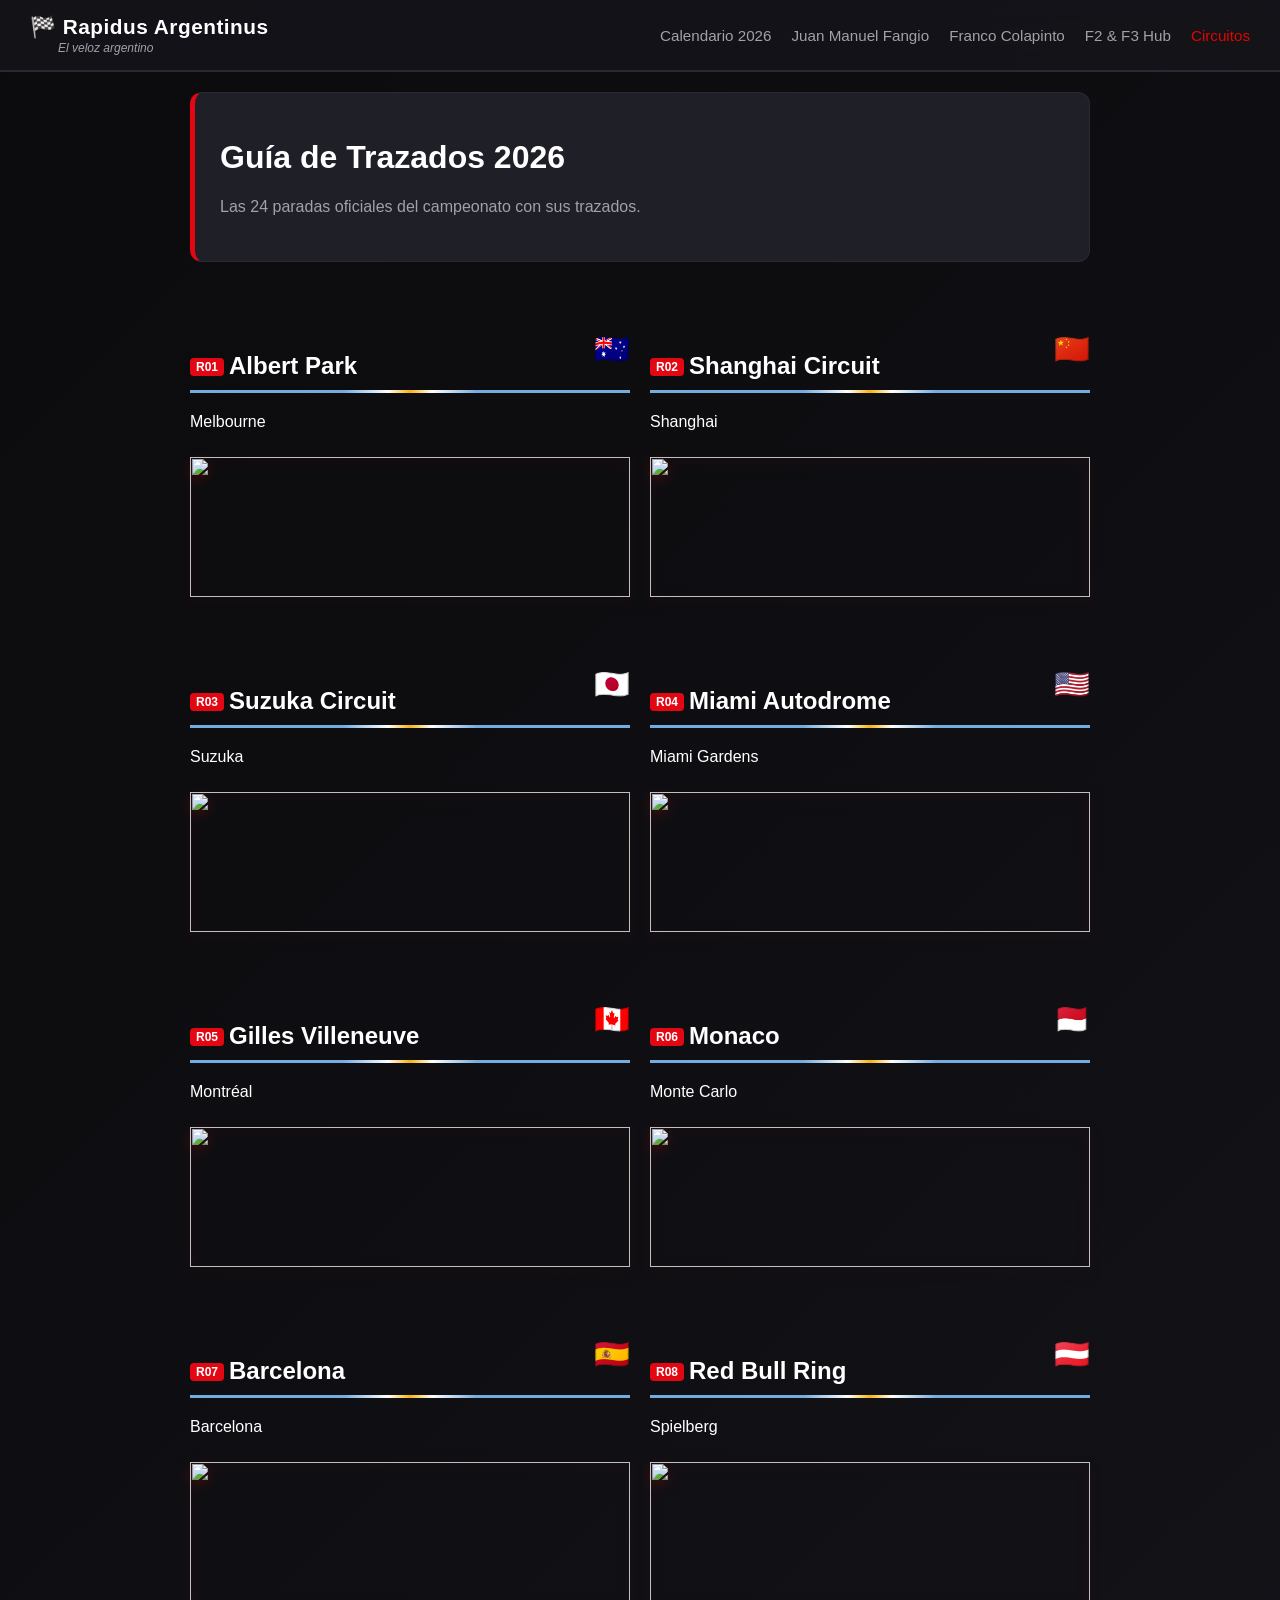
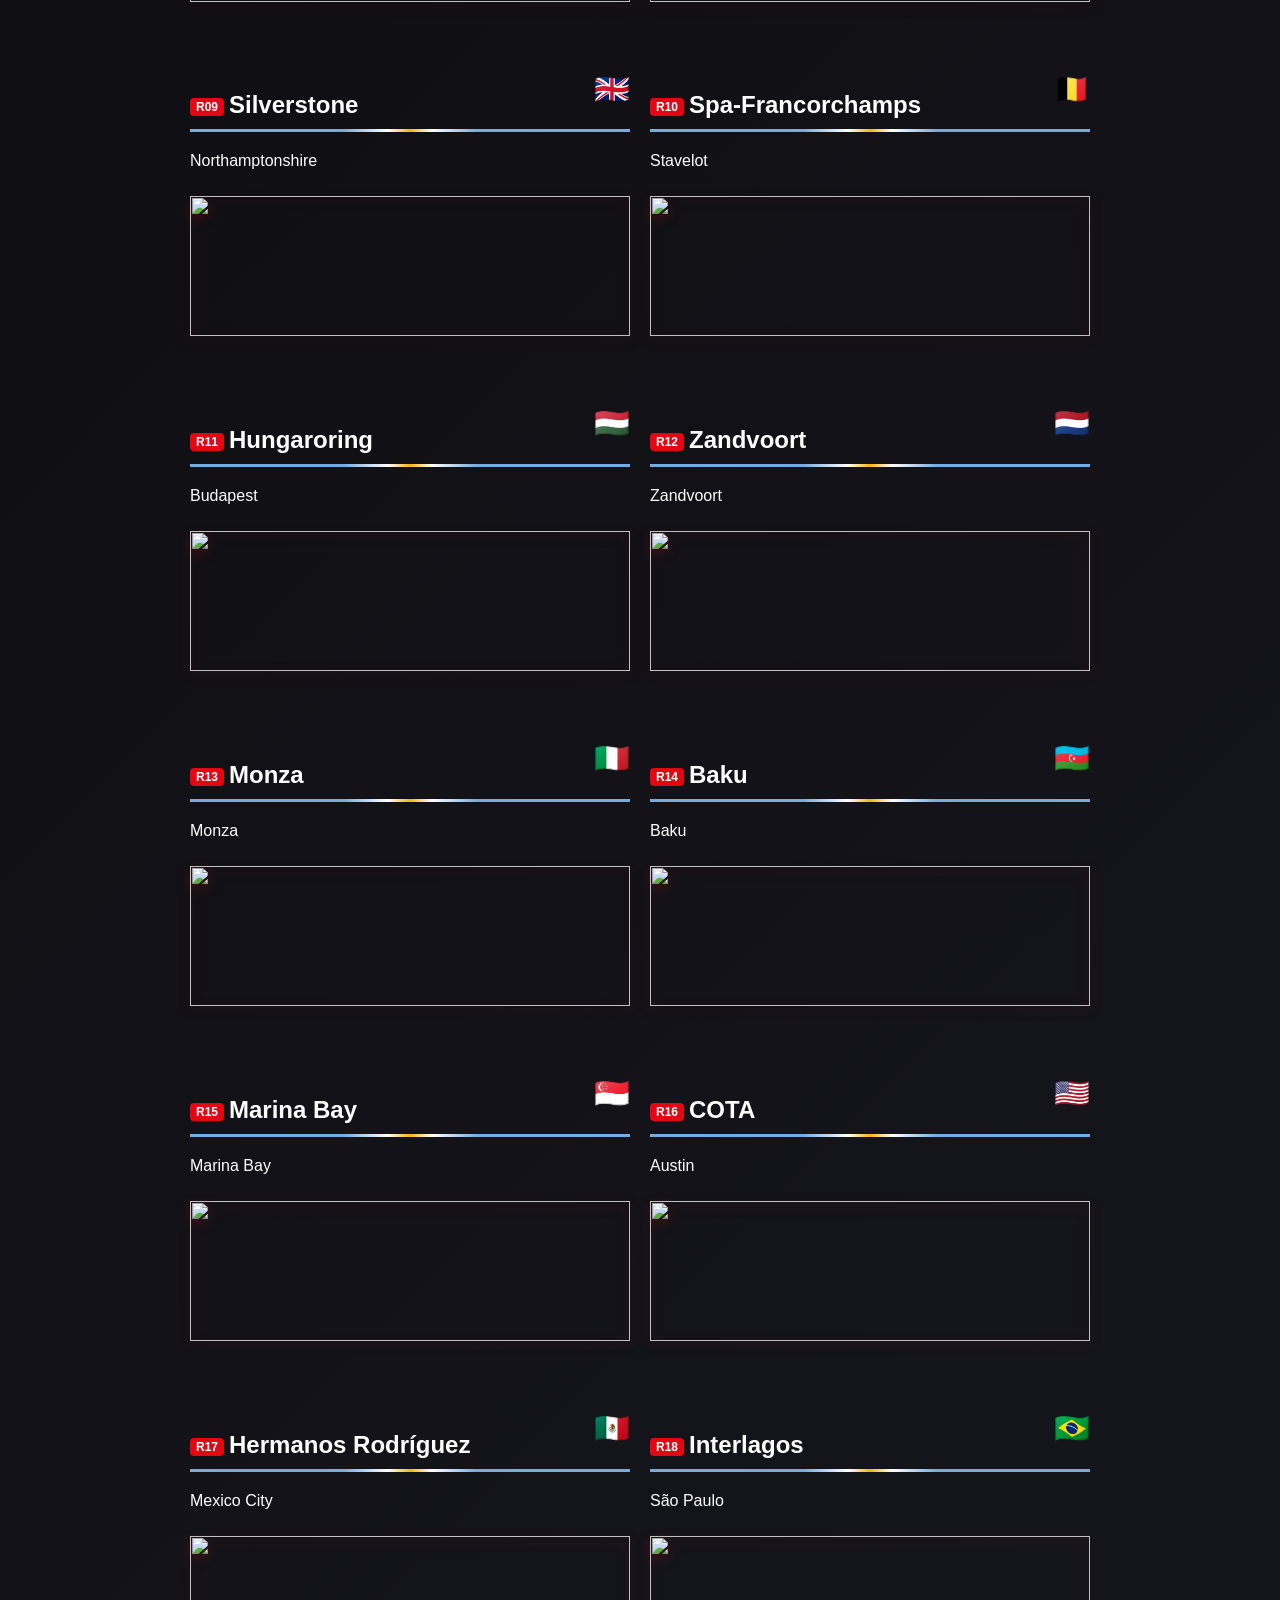
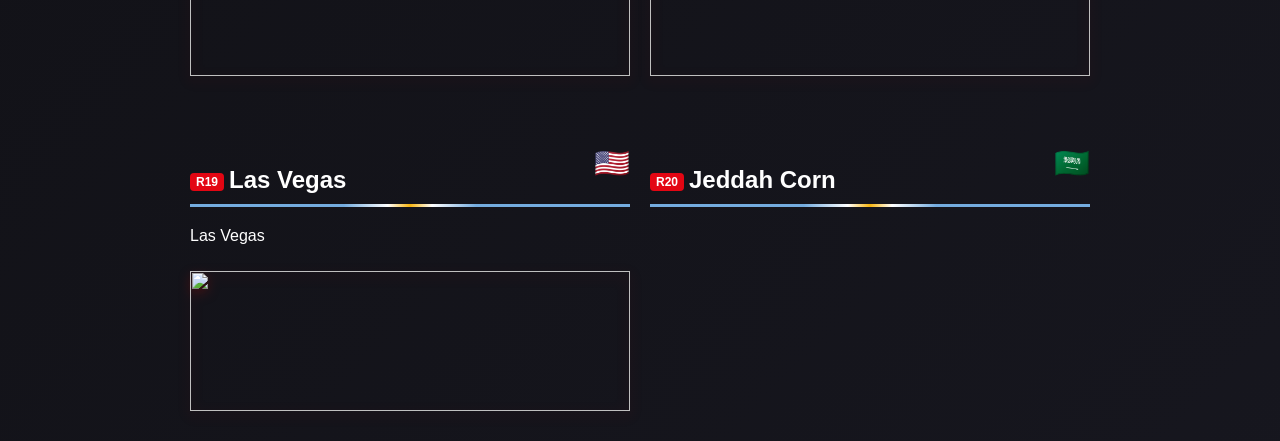
==== commit 62c72848: "Act-14-h" ====
--- a/circuitos.html
+++ b/circuitos.html
@@ -58,6 +58,7 @@
     <!-- REJILLA DE CIRCUITOS -->
     <div class="circuit-grid">
 
+      <!-- Aquí van las 24 secciones -->
       <div class="calendar-section"><div class="circuit-icon">🇦🇺</div><h2><span class="race-number">R01</span>Albert Park</h2><p>Melbourne</p><img src="img/circuitos/albert_park.svg" class="circuit-layout"></div>
       <div class="calendar-section"><div class="circuit-icon">🇨🇳</div><h2><span class="race-number">R02</span>Shanghai Circuit</h2><p>Shanghai</p><img src="img/circuitos/shanghai.svg" class="circuit-layout"></div>
       <div class="calendar-section"><div class="circuit-icon">🇯🇵</div><h2><span class="race-number">R03</span>Suzuka Circuit</h2><p>Suzuka</p><img src="img/circuitos/suzuka.svg" class="circuit-layout"></div>
@@ -77,4 +78,8 @@
       <div class="calendar-section"><div class="circuit-icon">🇲🇽</div><h2><span class="race-number">R17</span>Hermanos Rodríguez</h2><p>Mexico City</p><img src="img/circuitos/hermanos_rodriguez.svg" class="circuit-layout"></div>
       <div class="calendar-section"><div class="circuit-icon">🇧🇷</div><h2><span class="race-number">R18</span>Interlagos</h2><p>São Paulo</p><img src="img/circuitos/interlagos.svg" class="circuit-layout"></div>
       <div class="calendar-section"><div class="circuit-icon">🇺🇸</div><h2><span class="race-number">R19</span>Las Vegas</h2><p>Las Vegas</p><img src="img/circuitos/las_vegas.svg" class="circuit-layout"></div>
-      <div class="calendar-section"><div class="circuit-icon">🇸🇦</div><h2><span class="race-number">R20</span>Jeddah Corniche</h2><p>Jeddah</p><img src="img/circuitos/jeddah.svg" class="circuit-layout"></div+      <div class="calendar-section"><div class="circuit-icon">🇸🇦</div><h2><span class="race-number">R20</span>Jeddah Corn
+        </div> <!-- cierre de circuit-grid -->
+  </div> <!-- cierre de container -->
+</body>
+</html>
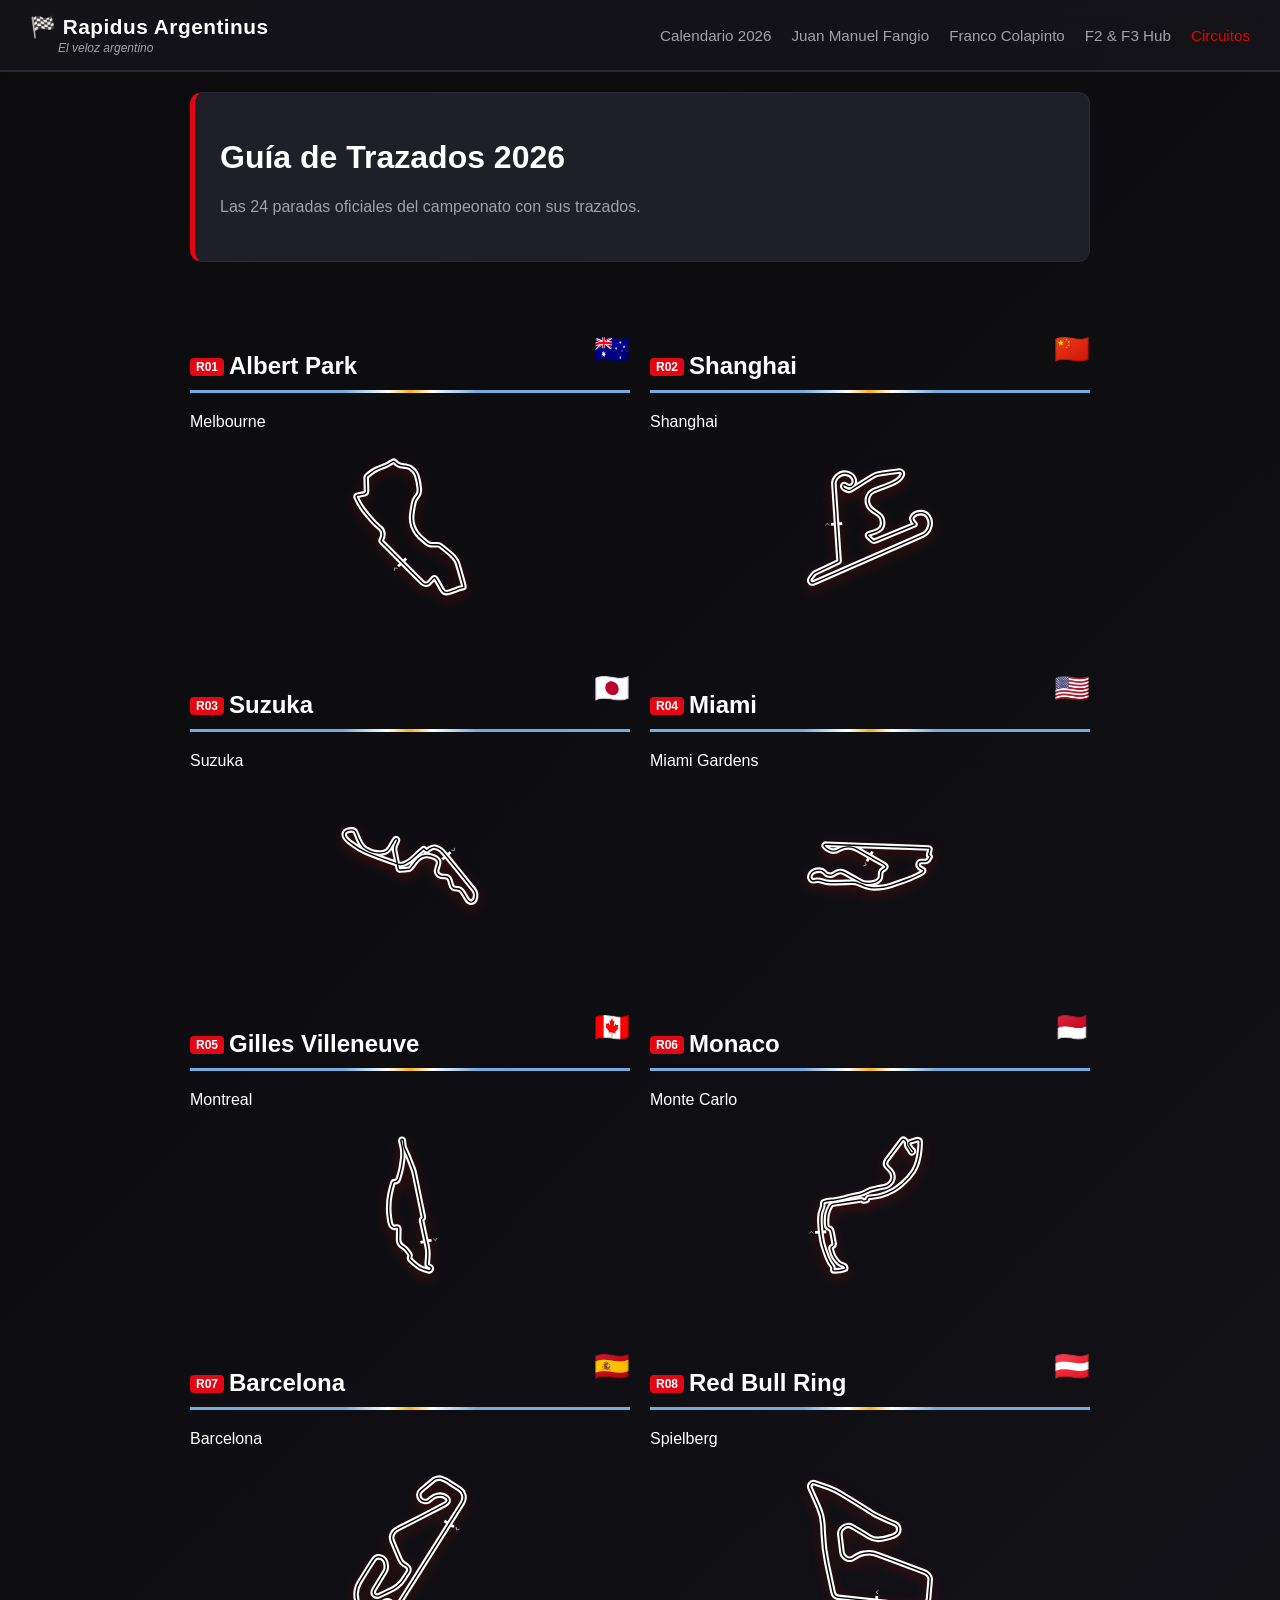
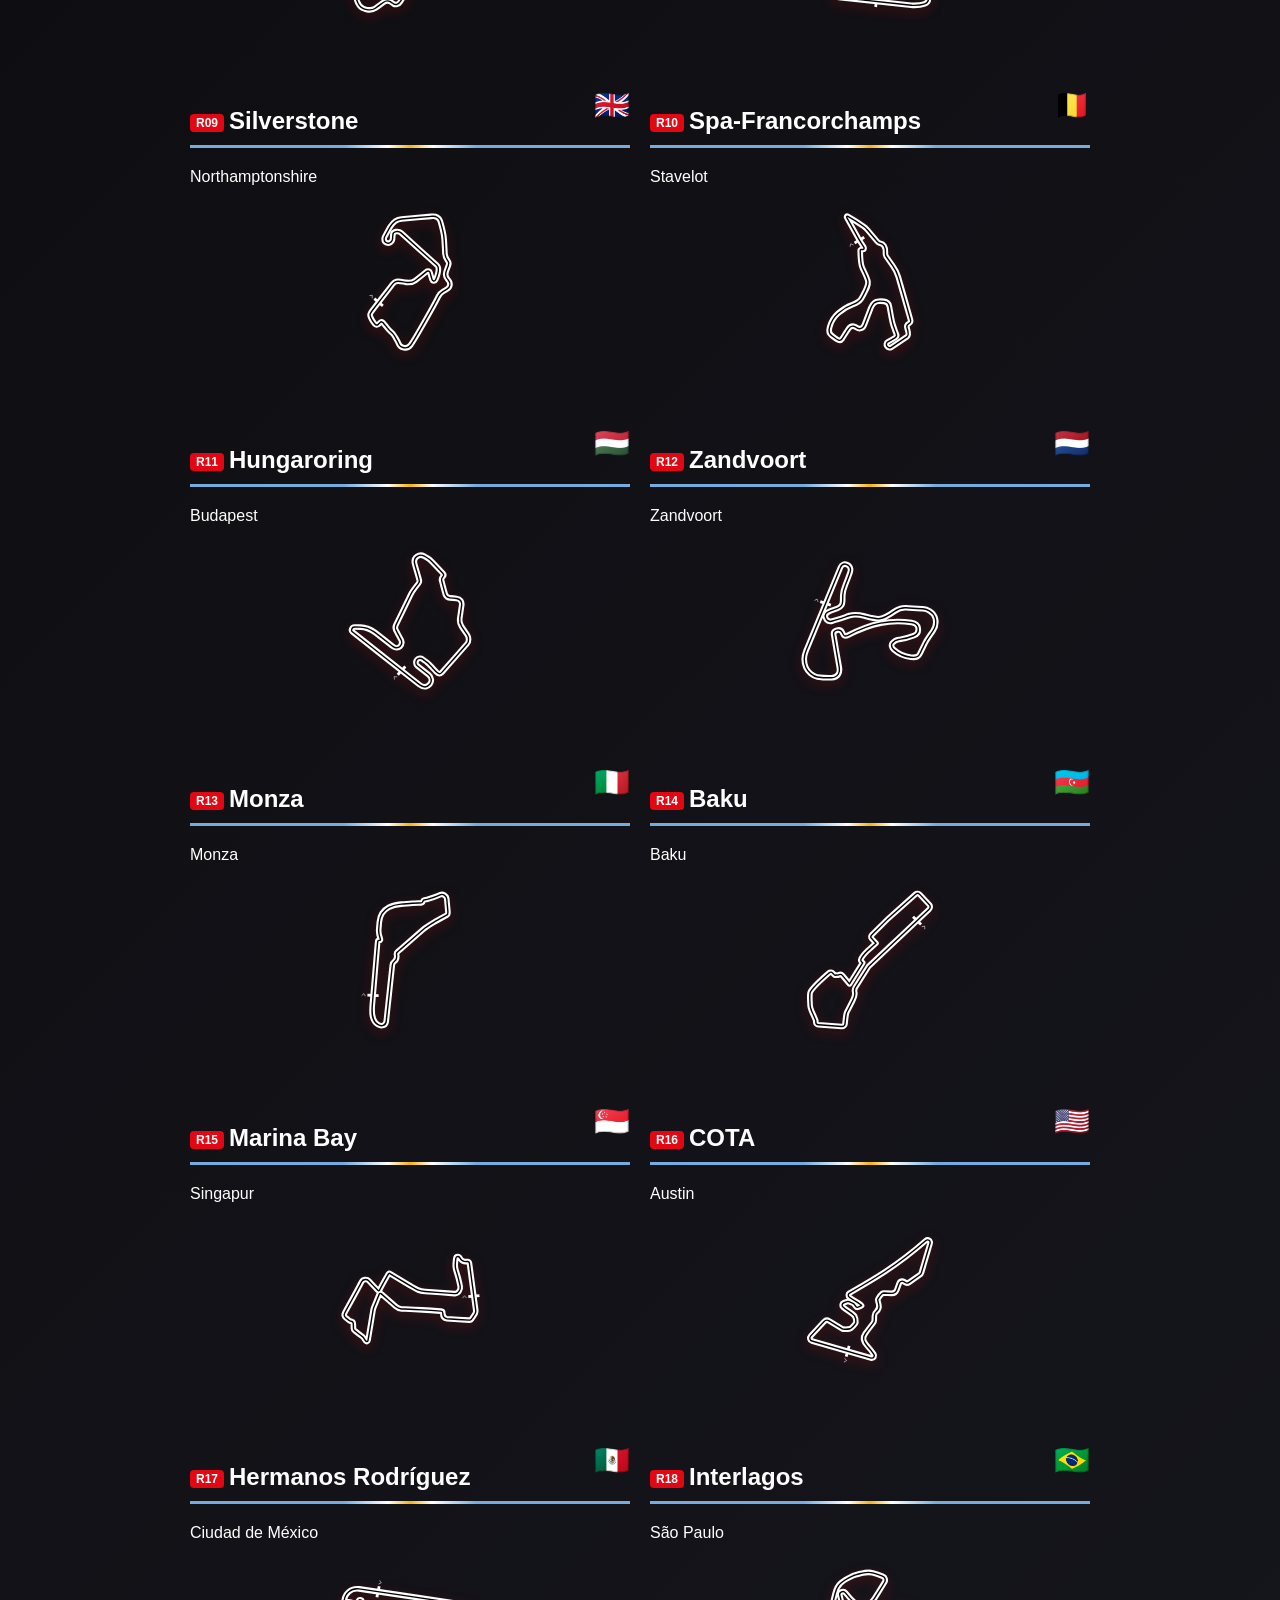
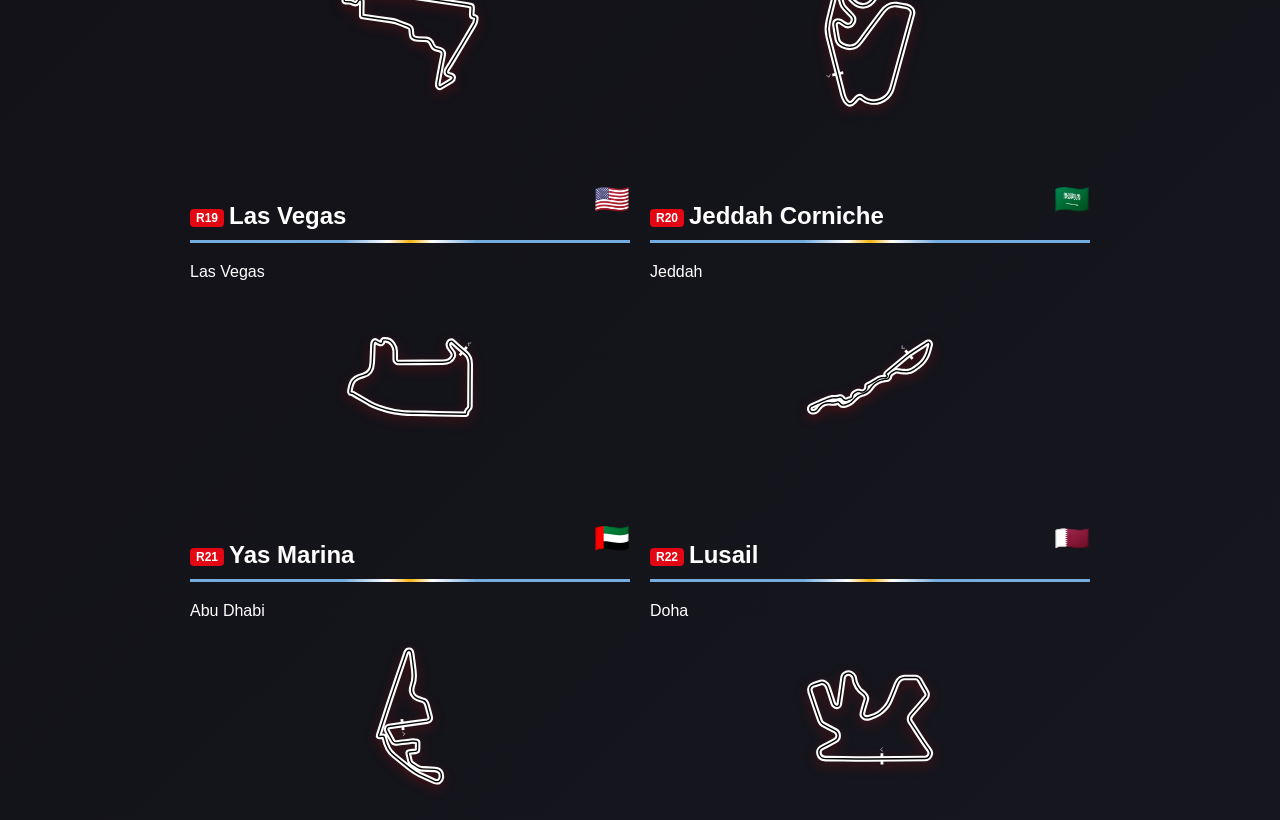
==== commit abfeb32b: "Act-15-b" ====
--- a/circuitos.html
+++ b/circuitos.html
@@ -5,6 +5,7 @@
   <meta name="viewport" content="width=device-width, initial-scale=1.0">
   <title>Circuitos 2026 - Rapidus Argentinus</title>
   <link rel="stylesheet" href="style.css">
+
   <style>
     .circuit-grid {
       display: grid;
@@ -12,6 +13,7 @@
       gap: 20px;
       margin-top: 20px;
     }
+
     .circuit-layout {
       width: 100%;
       height: 140px;
@@ -19,7 +21,12 @@
       margin: 10px 0;
       filter: drop-shadow(0px 4px 6px rgba(225, 6, 0, 0.25));
     }
-    .circuit-icon { font-size: 1.8rem; float: right; }
+
+    .circuit-icon {
+      font-size: 1.8rem;
+      float: right;
+    }
+
     .race-number {
       background: #e30613;
       color: white;
@@ -32,12 +39,15 @@
     }
   </style>
 </head>
+
 <body>
+
   <nav class="navbar">
     <a href="index.html" class="nav-logo">
       <span class="logo-main">🏁 Rapidus Argentinus</span>
       <span class="logo-sub">El veloz argentino</span>
     </a>
+
     <div class="nav-links">
       <a href="index.html">Calendario 2026</a>
       <a href="fangio.html">Juan Manuel Fangio</a>
@@ -48,38 +58,175 @@
   </nav>
 
   <div class="container">
-    <div class="card main-card" style="border-left-color: #e30613;">
+
+    <div class="card main-card" style="border-left-color:#e30613;">
       <div class="header">
         <h1>Guía de Trazados 2026</h1>
-        <p style="color: #a1a1a8; margin-top: 5px;">Las 24 paradas oficiales del campeonato con sus trazados.</p>
+        <p style="color:#a1a1a8; margin-top:5px;">
+          Las 24 paradas oficiales del campeonato con sus trazados.
+        </p>
       </div>
     </div>
 
-    <!-- REJILLA DE CIRCUITOS -->
     <div class="circuit-grid">
 
-      <!-- Aquí van las 24 secciones -->
-      <div class="calendar-section"><div class="circuit-icon">🇦🇺</div><h2><span class="race-number">R01</span>Albert Park</h2><p>Melbourne</p><img src="img/circuitos/albert_park.svg" class="circuit-layout"></div>
-      <div class="calendar-section"><div class="circuit-icon">🇨🇳</div><h2><span class="race-number">R02</span>Shanghai Circuit</h2><p>Shanghai</p><img src="img/circuitos/shanghai.svg" class="circuit-layout"></div>
-      <div class="calendar-section"><div class="circuit-icon">🇯🇵</div><h2><span class="race-number">R03</span>Suzuka Circuit</h2><p>Suzuka</p><img src="img/circuitos/suzuka.svg" class="circuit-layout"></div>
-      <div class="calendar-section"><div class="circuit-icon">🇺🇸</div><h2><span class="race-number">R04</span>Miami Autodrome</h2><p>Miami Gardens</p><img src="img/circuitos/miami.svg" class="circuit-layout"></div>
-      <div class="calendar-section"><div class="circuit-icon">🇨🇦</div><h2><span class="race-number">R05</span>Gilles Villeneuve</h2><p>Montréal</p><img src="img/circuitos/villeneuve.svg" class="circuit-layout"></div>
-      <div class="calendar-section"><div class="circuit-icon">🇲🇨</div><h2><span class="race-number">R06</span>Monaco</h2><p>Monte Carlo</p><img src="img/circuitos/monaco.svg" class="circuit-layout"></div>
-      <div class="calendar-section"><div class="circuit-icon">🇪🇸</div><h2><span class="race-number">R07</span>Barcelona</h2><p>Barcelona</p><img src="img/circuitos/barcelona.svg" class="circuit-layout"></div>
-      <div class="calendar-section"><div class="circuit-icon">🇦🇹</div><h2><span class="race-number">R08</span>Red Bull Ring</h2><p>Spielberg</p><img src="img/circuitos/red_bull_ring.svg" class="circuit-layout"></div>
-      <div class="calendar-section"><div class="circuit-icon">🇬🇧</div><h2><span class="race-number">R09</span>Silverstone</h2><p>Northamptonshire</p><img src="img/circuitos/silverstone.svg" class="circuit-layout"></div>
-      <div class="calendar-section"><div class="circuit-icon">🇧🇪</div><h2><span class="race-number">R10</span>Spa-Francorchamps</h2><p>Stavelot</p><img src="img/circuitos/spa.svg" class="circuit-layout"></div>
-      <div class="calendar-section"><div class="circuit-icon">🇭🇺</div><h2><span class="race-number">R11</span>Hungaroring</h2><p>Budapest</p><img src="img/circuitos/hungaroring.svg" class="circuit-layout"></div>
-      <div class="calendar-section"><div class="circuit-icon">🇳🇱</div><h2><span class="race-number">R12</span>Zandvoort</h2><p>Zandvoort</p><img src="img/circuitos/zandvoort.svg" class="circuit-layout"></div>
-      <div class="calendar-section"><div class="circuit-icon">🇮🇹</div><h2><span class="race-number">R13</span>Monza</h2><p>Monza</p><img src="img/circuitos/monza.svg" class="circuit-layout"></div>
-      <div class="calendar-section"><div class="circuit-icon">🇦🇿</div><h2><span class="race-number">R14</span>Baku</h2><p>Baku</p><img src="img/circuitos/baku.svg" class="circuit-layout"></div>
-      <div class="calendar-section"><div class="circuit-icon">🇸🇬</div><h2><span class="race-number">R15</span>Marina Bay</h2><p>Marina Bay</p><img src="img/circuitos/marina_bay.svg" class="circuit-layout"></div>
-      <div class="calendar-section"><div class="circuit-icon">🇺🇸</div><h2><span class="race-number">R16</span>COTA</h2><p>Austin</p><img src="img/circuitos/cota.svg" class="circuit-layout"></div>
-      <div class="calendar-section"><div class="circuit-icon">🇲🇽</div><h2><span class="race-number">R17</span>Hermanos Rodríguez</h2><p>Mexico City</p><img src="img/circuitos/hermanos_rodriguez.svg" class="circuit-layout"></div>
-      <div class="calendar-section"><div class="circuit-icon">🇧🇷</div><h2><span class="race-number">R18</span>Interlagos</h2><p>São Paulo</p><img src="img/circuitos/interlagos.svg" class="circuit-layout"></div>
-      <div class="calendar-section"><div class="circuit-icon">🇺🇸</div><h2><span class="race-number">R19</span>Las Vegas</h2><p>Las Vegas</p><img src="img/circuitos/las_vegas.svg" class="circuit-layout"></div>
-      <div class="calendar-section"><div class="circuit-icon">🇸🇦</div><h2><span class="race-number">R20</span>Jeddah Corn
-        </div> <!-- cierre de circuit-grid -->
-  </div> <!-- cierre de container -->
+      <div class="calendar-section">
+        <div class="circuit-icon">🇦🇺</div>
+        <h2><span class="race-number">R01</span>Albert Park</h2>
+        <p>Melbourne</p>
+        <img src="img/circuitos/albert_park.svg" class="circuit-layout">
+      </div>
+
+      <div class="calendar-section">
+        <div class="circuit-icon">🇨🇳</div>
+        <h2><span class="race-number">R02</span>Shanghai</h2>
+        <p>Shanghai</p>
+        <img src="img/circuitos/shanghai.svg" class="circuit-layout">
+      </div>
+
+      <div class="calendar-section">
+        <div class="circuit-icon">🇯🇵</div>
+        <h2><span class="race-number">R03</span>Suzuka</h2>
+        <p>Suzuka</p>
+        <img src="img/circuitos/suzuka.svg" class="circuit-layout">
+      </div>
+
+      <div class="calendar-section">
+        <div class="circuit-icon">🇺🇸</div>
+        <h2><span class="race-number">R04</span>Miami</h2>
+        <p>Miami Gardens</p>
+        <img src="img/circuitos/miami.svg" class="circuit-layout">
+      </div>
+
+      <div class="calendar-section">
+        <div class="circuit-icon">🇨🇦</div>
+        <h2><span class="race-number">R05</span>Gilles Villeneuve</h2>
+        <p>Montreal</p>
+        <img src="img/circuitos/villeneuve.svg" class="circuit-layout">
+      </div>
+
+      <div class="calendar-section">
+        <div class="circuit-icon">🇲🇨</div>
+        <h2><span class="race-number">R06</span>Monaco</h2>
+        <p>Monte Carlo</p>
+        <img src="img/circuitos/monaco.svg" class="circuit-layout">
+      </div>
+
+      <div class="calendar-section">
+        <div class="circuit-icon">🇪🇸</div>
+        <h2><span class="race-number">R07</span>Barcelona</h2>
+        <p>Barcelona</p>
+        <img src="img/circuitos/barcelona.svg" class="circuit-layout">
+      </div>
+
+      <div class="calendar-section">
+        <div class="circuit-icon">🇦🇹</div>
+        <h2><span class="race-number">R08</span>Red Bull Ring</h2>
+        <p>Spielberg</p>
+        <img src="img/circuitos/red_bull_ring.svg" class="circuit-layout">
+      </div>
+
+      <div class="calendar-section">
+        <div class="circuit-icon">🇬🇧</div>
+        <h2><span class="race-number">R09</span>Silverstone</h2>
+        <p>Northamptonshire</p>
+        <img src="img/circuitos/silverstone.svg" class="circuit-layout">
+      </div>
+
+      <div class="calendar-section">
+        <div class="circuit-icon">🇧🇪</div>
+        <h2><span class="race-number">R10</span>Spa-Francorchamps</h2>
+        <p>Stavelot</p>
+        <img src="img/circuitos/spa.svg" class="circuit-layout">
+      </div>
+
+      <div class="calendar-section">
+        <div class="circuit-icon">🇭🇺</div>
+        <h2><span class="race-number">R11</span>Hungaroring</h2>
+        <p>Budapest</p>
+        <img src="img/circuitos/hungaroring.svg" class="circuit-layout">
+      </div>
+
+      <div class="calendar-section">
+        <div class="circuit-icon">🇳🇱</div>
+        <h2><span class="race-number">R12</span>Zandvoort</h2>
+        <p>Zandvoort</p>
+        <img src="img/circuitos/zandvoort.svg" class="circuit-layout">
+      </div>
+
+      <div class="calendar-section">
+        <div class="circuit-icon">🇮🇹</div>
+        <h2><span class="race-number">R13</span>Monza</h2>
+        <p>Monza</p>
+        <img src="img/circuitos/monza.svg" class="circuit-layout">
+      </div>
+
+      <div class="calendar-section">
+        <div class="circuit-icon">🇦🇿</div>
+        <h2><span class="race-number">R14</span>Baku</h2>
+        <p>Baku</p>
+        <img src="img/circuitos/baku.svg" class="circuit-layout">
+      </div>
+
+      <div class="calendar-section">
+        <div class="circuit-icon">🇸🇬</div>
+        <h2><span class="race-number">R15</span>Marina Bay</h2>
+        <p>Singapur</p>
+        <img src="img/circuitos/marina_bay.svg" class="circuit-layout">
+      </div>
+
+      <div class="calendar-section">
+        <div class="circuit-icon">🇺🇸</div>
+        <h2><span class="race-number">R16</span>COTA</h2>
+        <p>Austin</p>
+        <img src="img/circuitos/cota.svg" class="circuit-layout">
+      </div>
+
+      <div class="calendar-section">
+        <div class="circuit-icon">🇲🇽</div>
+        <h2><span class="race-number">R17</span>Hermanos Rodríguez</h2>
+        <p>Ciudad de México</p>
+        <img src="img/circuitos/hermanos_rodriguez.svg" class="circuit-layout">
+      </div>
+
+      <div class="calendar-section">
+        <div class="circuit-icon">🇧🇷</div>
+        <h2><span class="race-number">R18</span>Interlagos</h2>
+        <p>São Paulo</p>
+        <img src="img/circuitos/interlagos.svg" class="circuit-layout">
+      </div>
+
+      <div class="calendar-section">
+        <div class="circuit-icon">🇺🇸</div>
+        <h2><span class="race-number">R19</span>Las Vegas</h2>
+        <p>Las Vegas</p>
+        <img src="img/circuitos/las_vegas.svg" class="circuit-layout">
+      </div>
+
+      <div class="calendar-section">
+        <div class="circuit-icon">🇸🇦</div>
+        <h2><span class="race-number">R20</span>Jeddah Corniche</h2>
+        <p>Jeddah</p>
+        <img src="img/circuitos/jeddah.svg" class="circuit-layout">
+      </div>
+
+      <div class="calendar-section">
+        <div class="circuit-icon">🇦🇪</div>
+        <h2><span class="race-number">R21</span>Yas Marina</h2>
+        <p>Abu Dhabi</p>
+        <img src="img/circuitos/yas_marina.svg" class="circuit-layout">
+      </div>
+
+      <div class="calendar-section">
+        <div class="circuit-icon">🇶🇦</div>
+        <h2><span class="race-number">R22</span>Lusail</h2>
+        <p>Doha</p>
+        <img src="img/circuitos/doha.svg" class="circuit-layout">
+      </div>
+
+    </div>
+
+  </div>
+
 </body>
 </html>
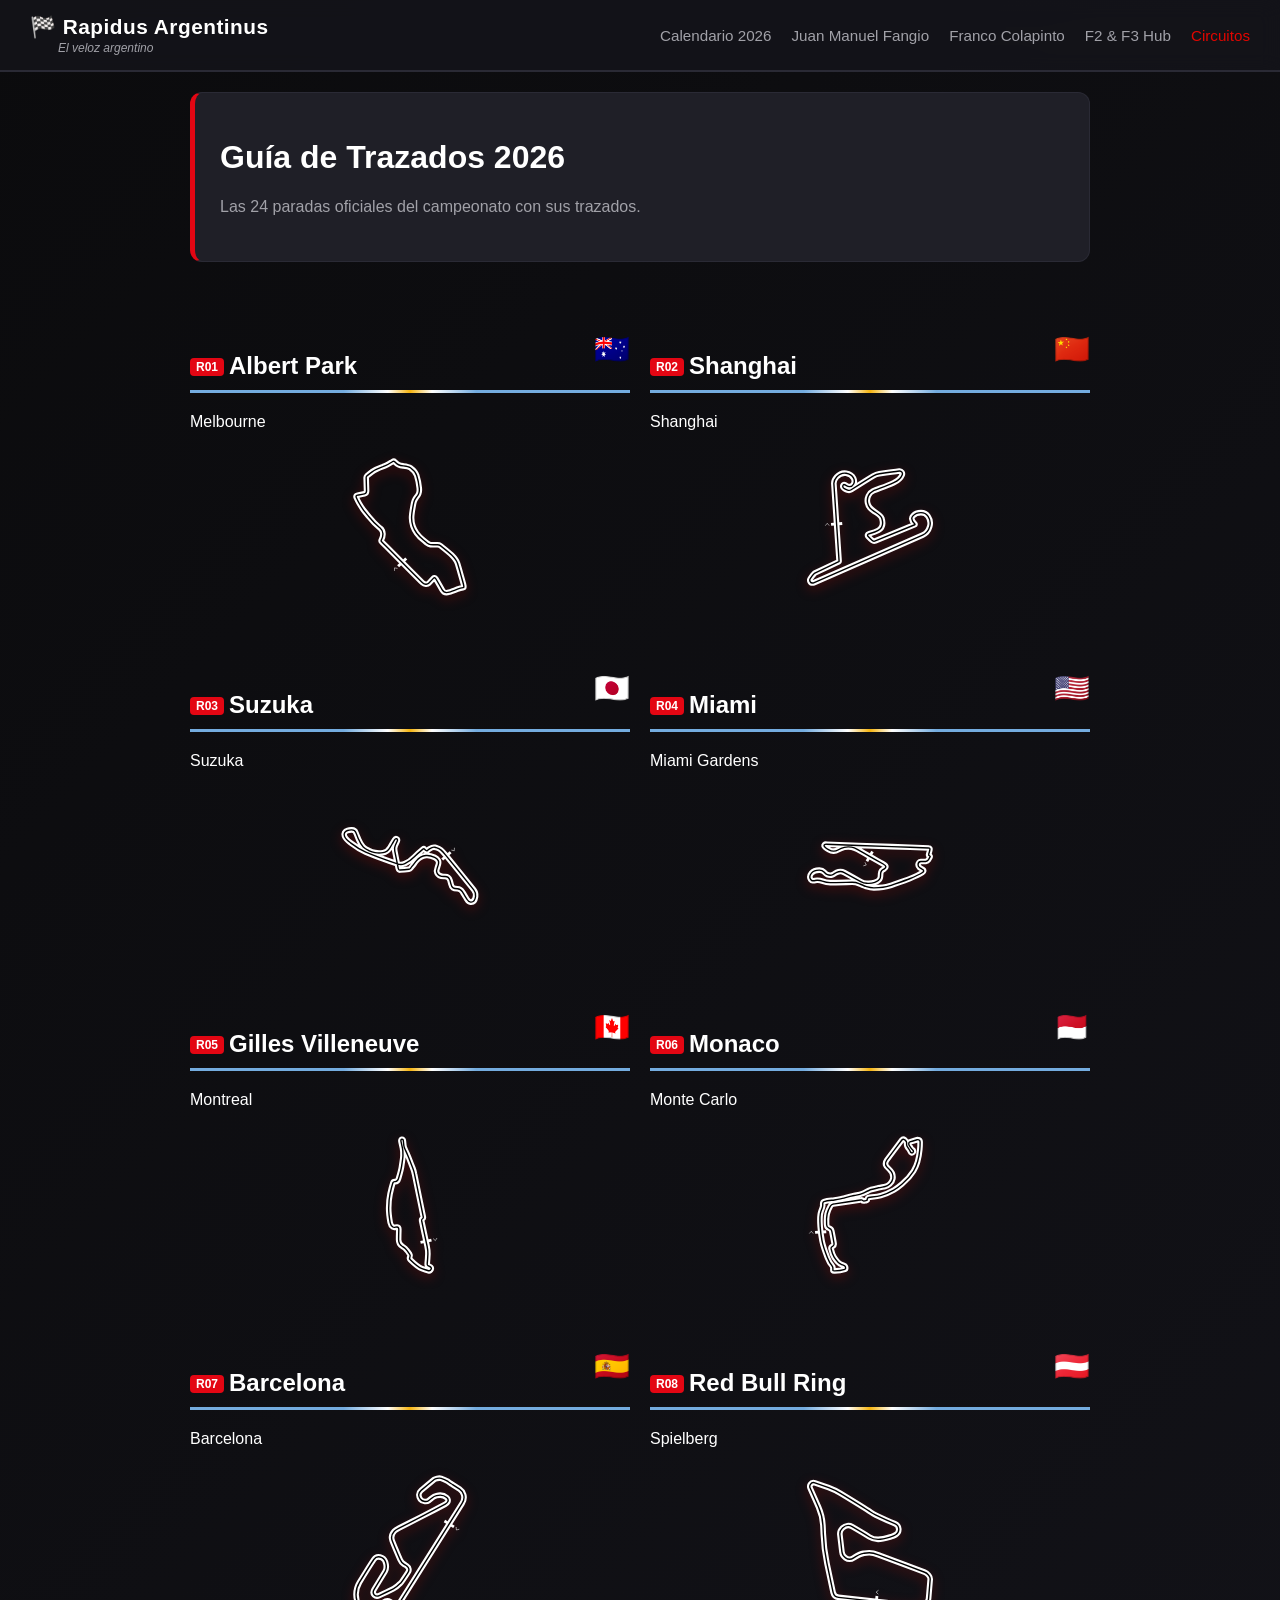
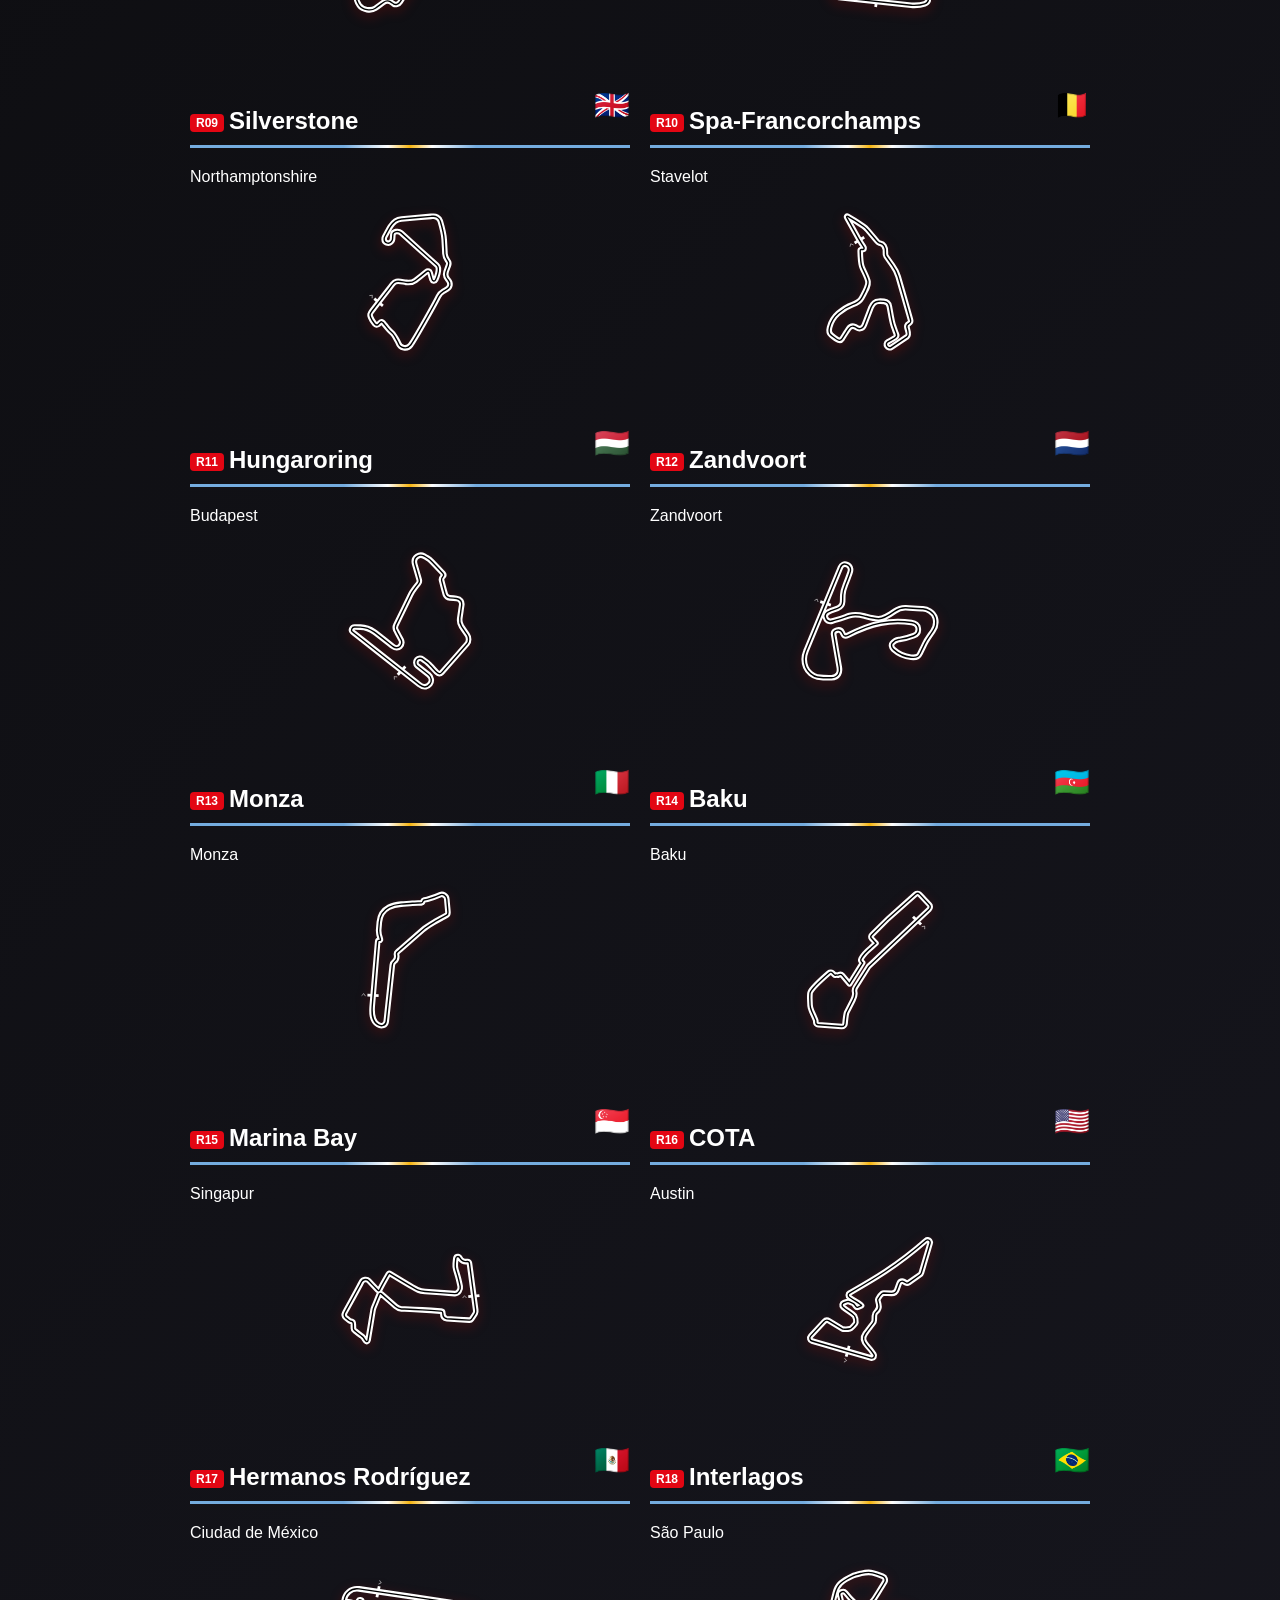
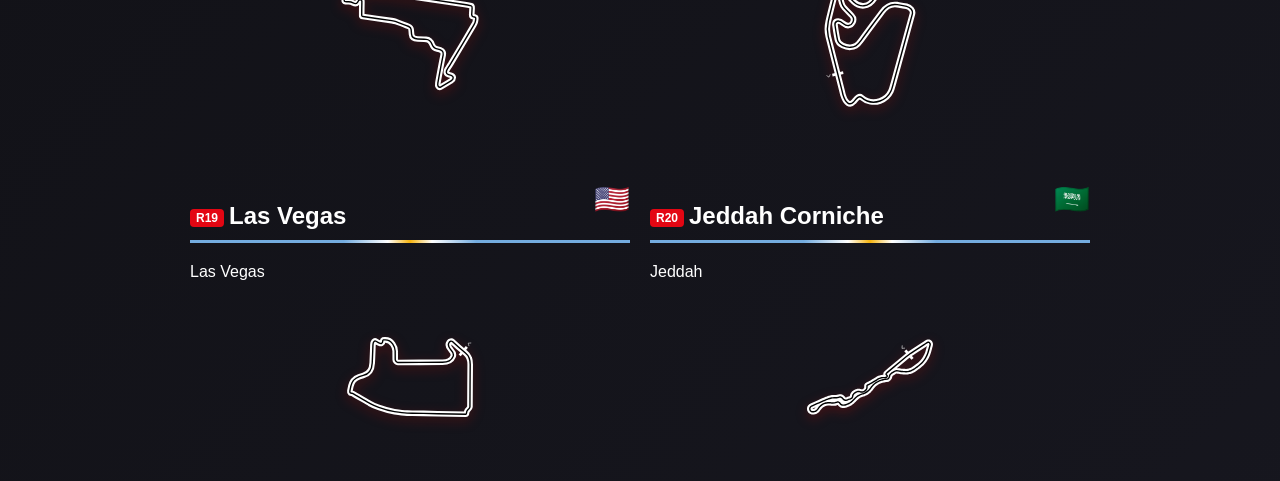
==== commit c2ec88af: "Act-15-c" ====
--- a/circuitos.html
+++ b/circuitos.html
@@ -70,163 +70,29 @@
 
     <div class="circuit-grid">
 
-      <div class="calendar-section">
-        <div class="circuit-icon">🇦🇺</div>
-        <h2><span class="race-number">R01</span>Albert Park</h2>
-        <p>Melbourne</p>
-        <img src="img/circuitos/albert_park.svg" class="circuit-layout">
-      </div>
+      <div class="calendar-section"><div class="circuit-icon">🇦🇺</div><h2><span class="race-number">R01</span>Albert Park</h2><p>Melbourne</p><img src="img/circuitos/albert_park.svg" class="circuit-layout"></div>
+      <div class="calendar-section"><div class="circuit-icon">🇨🇳</div><h2><span class="race-number">R02</span>Shanghai</h2><p>Shanghai</p><img src="img/circuitos/shanghai.svg" class="circuit-layout"></div>
+      <div class="calendar-section"><div class="circuit-icon">🇯🇵</div><h2><span class="race-number">R03</span>Suzuka</h2><p>Suzuka</p><img src="img/circuitos/suzuka.svg" class="circuit-layout"></div>
+      <div class="calendar-section"><div class="circuit-icon">🇺🇸</div><h2><span class="race-number">R04</span>Miami</h2><p>Miami Gardens</p><img src="img/circuitos/miami.svg" class="circuit-layout"></div>
+      <div class="calendar-section"><div class="circuit-icon">🇨🇦</div><h2><span class="race-number">R05</span>Gilles Villeneuve</h2><p>Montreal</p><img src="img/circuitos/villeneuve.svg" class="circuit-layout"></div>
+      <div class="calendar-section"><div class="circuit-icon">🇲🇨</div><h2><span class="race-number">R06</span>Monaco</h2><p>Monte Carlo</p><img src="img/circuitos/monaco.svg" class="circuit-layout"></div>
+      <div class="calendar-section"><div class="circuit-icon">🇪🇸</div><h2><span class="race-number">R07</span>Barcelona</h2><p>Barcelona</p><img src="img/circuitos/barcelona.svg" class="circuit-layout"></div>
+      <div class="calendar-section"><div class="circuit-icon">🇦🇹</div><h2><span class="race-number">R08</span>Red Bull Ring</h2><p>Spielberg</p><img src="img/circuitos/red_bull_ring.svg" class="circuit-layout"></div>
+      <div class="calendar-section"><div class="circuit-icon">🇬🇧</div><h2><span class="race-number">R09</span>Silverstone</h2><p>Northamptonshire</p><img src="img/circuitos/silverstone.svg" class="circuit-layout"></div>
+      <div class="calendar-section"><div class="circuit-icon">🇧🇪</div><h2><span class="race-number">R10</span>Spa-Francorchamps</h2><p>Stavelot</p><img src="img/circuitos/spa.svg" class="circuit-layout"></div>
+      <div class="calendar-section"><div class="circuit-icon">🇭🇺</div><h2><span class="race-number">R11</span>Hungaroring</h2><p>Budapest</p><img src="img/circuitos/hungaroring.svg" class="circuit-layout"></div>
+      <div class="calendar-section"><div class="circuit-icon">🇳🇱</div><h2><span class="race-number">R12</span>Zandvoort</h2><p>Zandvoort</p><img src="img/circuitos/zandvoort.svg" class="circuit-layout"></div>
+      <div class="calendar-section"><div class="circuit-icon">🇮🇹</div><h2><span class="race-number">R13</span>Monza</h2><p>Monza</p><img src="img/circuitos/monza.svg" class="circuit-layout"></div>
+      <div class="calendar-section"><div class="circuit-icon">🇦🇿</div><h2><span class="race-number">R14</span>Baku</h2><p>Baku</p><img src="img/circuitos/baku.svg" class="circuit-layout"></div>
+      <div class="calendar-section"><div class="circuit-icon">🇸🇬</div><h2><span class="race-number">R15</span>Marina Bay</h2><p>Singapur</p><img src="img/circuitos/marina_bay.svg" class="circuit-layout"></div>
+      <div class="calendar-section"><div class="circuit-icon">🇺🇸</div><h2><span class="race-number">R16</span>COTA</h2><p>Austin</p><img src="img/circuitos/cota.svg" class="circuit-layout"></div>
+      <div class="calendar-section"><div class="circuit-icon">🇲🇽</div><h2><span class="race-number">R17</span>Hermanos Rodríguez</h2><p>Ciudad de México</p><img src="img/circuitos/hermanos_rodriguez.svg" class="circuit-layout"></div>
+      <div class="calendar-section"><div class="circuit-icon">🇧🇷</div><h2><span class="race-number">R18</span>Interlagos</h2><p>São Paulo</p><img src="img/circuitos/interlagos.svg" class="circuit-layout"></div>
+      <div class="calendar-section"><div class="circuit-icon">🇺🇸</div><h2><span class="race-number">R19</span>Las Vegas</h2><p>Las Vegas</p><img src="img/circuitos/las_vegas.svg" class="circuit-layout"></div>
+      <div class="calendar-section"><div class="circuit-icon">🇸🇦</div><h2><span class="race-number">R20</span>Jeddah Corniche</h2><p>Jeddah</p><img src="img/circuitos/jeddah.svg" class="circuit-layout"></div>
 
-      <div class="calendar-section">
-        <div class="circuit-icon">🇨🇳</div>
-        <h2><span class="race-number">R02</span>Shanghai</h2>
-        <p>Shanghai</p>
-        <img src="img/circuitos/shanghai.svg" class="circuit-layout">
-      </div>
-
-      <div class="calendar-section">
-        <div class="circuit-icon">🇯🇵</div>
-        <h2><span class="race-number">R03</span>Suzuka</h2>
-        <p>Suzuka</p>
-        <img src="img/circuitos/suzuka.svg" class="circuit-layout">
-      </div>
-
-      <div class="calendar-section">
-        <div class="circuit-icon">🇺🇸</div>
-        <h2><span class="race-number">R04</span>Miami</h2>
-        <p>Miami Gardens</p>
-        <img src="img/circuitos/miami.svg" class="circuit-layout">
-      </div>
-
-      <div class="calendar-section">
-        <div class="circuit-icon">🇨🇦</div>
-        <h2><span class="race-number">R05</span>Gilles Villeneuve</h2>
-        <p>Montreal</p>
-        <img src="img/circuitos/villeneuve.svg" class="circuit-layout">
-      </div>
-
-      <div class="calendar-section">
-        <div class="circuit-icon">🇲🇨</div>
-        <h2><span class="race-number">R06</span>Monaco</h2>
-        <p>Monte Carlo</p>
-        <img src="img/circuitos/monaco.svg" class="circuit-layout">
-      </div>
-
-      <div class="calendar-section">
-        <div class="circuit-icon">🇪🇸</div>
-        <h2><span class="race-number">R07</span>Barcelona</h2>
-        <p>Barcelona</p>
-        <img src="img/circuitos/barcelona.svg" class="circuit-layout">
-      </div>
-
-      <div class="calendar-section">
-        <div class="circuit-icon">🇦🇹</div>
-        <h2><span class="race-number">R08</span>Red Bull Ring</h2>
-        <p>Spielberg</p>
-        <img src="img/circuitos/red_bull_ring.svg" class="circuit-layout">
-      </div>
-
-      <div class="calendar-section">
-        <div class="circuit-icon">🇬🇧</div>
-        <h2><span class="race-number">R09</span>Silverstone</h2>
-        <p>Northamptonshire</p>
-        <img src="img/circuitos/silverstone.svg" class="circuit-layout">
-      </div>
-
-      <div class="calendar-section">
-        <div class="circuit-icon">🇧🇪</div>
-        <h2><span class="race-number">R10</span>Spa-Francorchamps</h2>
-        <p>Stavelot</p>
-        <img src="img/circuitos/spa.svg" class="circuit-layout">
-      </div>
-
-      <div class="calendar-section">
-        <div class="circuit-icon">🇭🇺</div>
-        <h2><span class="race-number">R11</span>Hungaroring</h2>
-        <p>Budapest</p>
-        <img src="img/circuitos/hungaroring.svg" class="circuit-layout">
-      </div>
-
-      <div class="calendar-section">
-        <div class="circuit-icon">🇳🇱</div>
-        <h2><span class="race-number">R12</span>Zandvoort</h2>
-        <p>Zandvoort</p>
-        <img src="img/circuitos/zandvoort.svg" class="circuit-layout">
-      </div>
-
-      <div class="calendar-section">
-        <div class="circuit-icon">🇮🇹</div>
-        <h2><span class="race-number">R13</span>Monza</h2>
-        <p>Monza</p>
-        <img src="img/circuitos/monza.svg" class="circuit-layout">
-      </div>
-
-      <div class="calendar-section">
-        <div class="circuit-icon">🇦🇿</div>
-        <h2><span class="race-number">R14</span>Baku</h2>
-        <p>Baku</p>
-        <img src="img/circuitos/baku.svg" class="circuit-layout">
-      </div>
-
-      <div class="calendar-section">
-        <div class="circuit-icon">🇸🇬</div>
-        <h2><span class="race-number">R15</span>Marina Bay</h2>
-        <p>Singapur</p>
-        <img src="img/circuitos/marina_bay.svg" class="circuit-layout">
-      </div>
-
-      <div class="calendar-section">
-        <div class="circuit-icon">🇺🇸</div>
-        <h2><span class="race-number">R16</span>COTA</h2>
-        <p>Austin</p>
-        <img src="img/circuitos/cota.svg" class="circuit-layout">
-      </div>
-
-      <div class="calendar-section">
-        <div class="circuit-icon">🇲🇽</div>
-        <h2><span class="race-number">R17</span>Hermanos Rodríguez</h2>
-        <p>Ciudad de México</p>
-        <img src="img/circuitos/hermanos_rodriguez.svg" class="circuit-layout">
-      </div>
-
-      <div class="calendar-section">
-        <div class="circuit-icon">🇧🇷</div>
-        <h2><span class="race-number">R18</span>Interlagos</h2>
-        <p>São Paulo</p>
-        <img src="img/circuitos/interlagos.svg" class="circuit-layout">
-      </div>
-
-      <div class="calendar-section">
-        <div class="circuit-icon">🇺🇸</div>
-        <h2><span class="race-number">R19</span>Las Vegas</h2>
-        <p>Las Vegas</p>
-        <img src="img/circuitos/las_vegas.svg" class="circuit-layout">
-      </div>
-
-      <div class="calendar-section">
-        <div class="circuit-icon">🇸🇦</div>
-        <h2><span class="race-number">R20</span>Jeddah Corniche</h2>
-        <p>Jeddah</p>
-        <img src="img/circuitos/jeddah.svg" class="circuit-layout">
-      </div>
-
-      <div class="calendar-section">
-        <div class="circuit-icon">🇦🇪</div>
-        <h2><span class="race-number">R21</span>Yas Marina</h2>
-        <p>Abu Dhabi</p>
-        <img src="img/circuitos/yas_marina.svg" class="circuit-layout">
-      </div>
-
-      <div class="calendar-section">
-        <div class="circuit-icon">🇶🇦</div>
-        <h2><span class="race-number">R22</span>Lusail</h2>
-        <p>Doha</p>
-        <img src="img/circuitos/doha.svg" class="circuit-layout">
-      </div>
-
-    </div>
-
-  </div>
+    </div> <!-- Cierre de circuit-grid -->
+  </div> <!-- Cierre de container -->
 
 </body>
 </html>
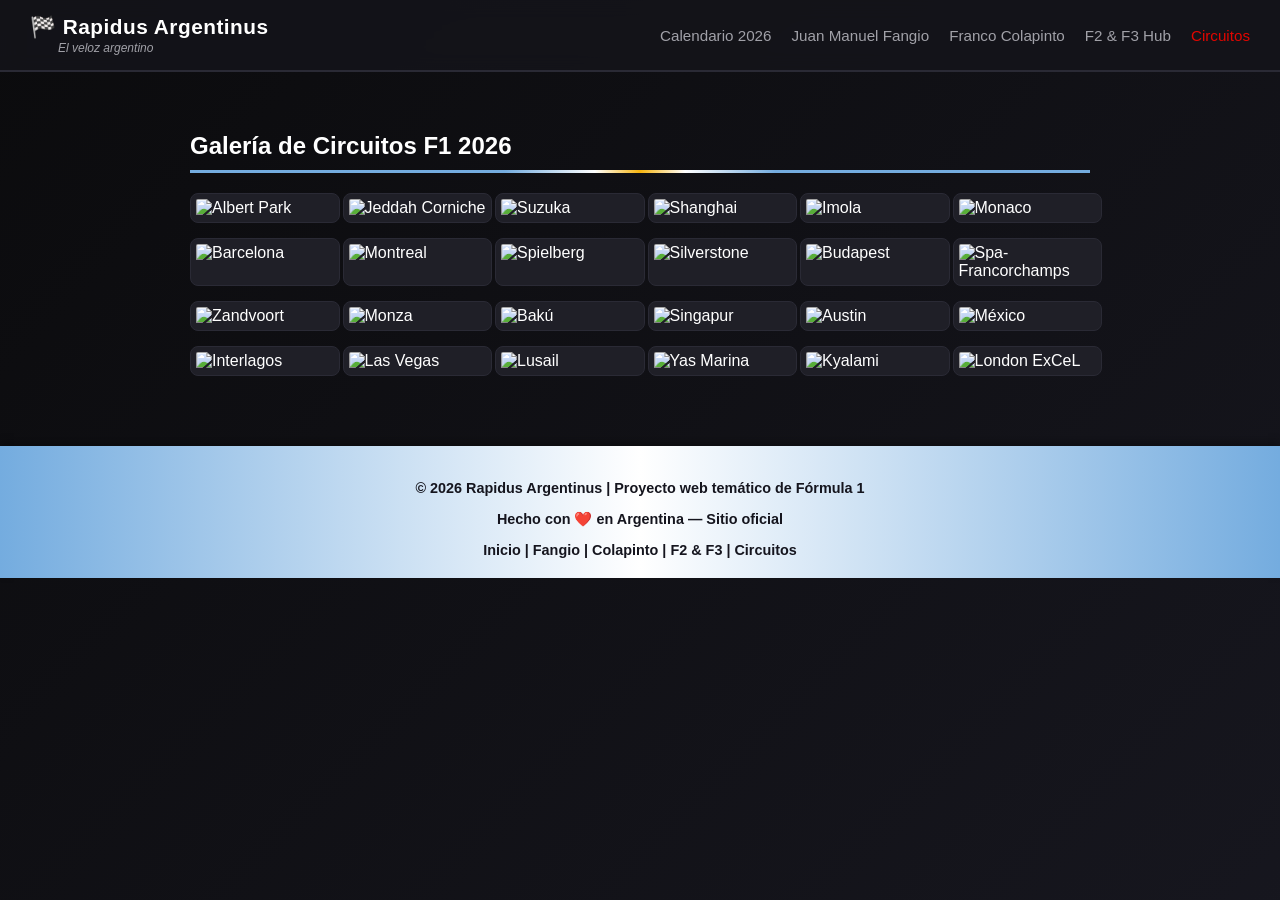
==== commit ca3a8c96: "Actualización: index con galería de circuitos, páginas secundarias y footer unificado" ====
--- a/circuitos.html
+++ b/circuitos.html
@@ -1,98 +1,128 @@
-<!DOCTYPE html>
-<html lang="es">
-<head>
-  <meta charset="UTF-8">
-  <meta name="viewport" content="width=device-width, initial-scale=1.0">
-  <title>Circuitos 2026 - Rapidus Argentinus</title>
-  <link rel="stylesheet" href="style.css">
-
-  <style>
-    .circuit-grid {
-      display: grid;
-      grid-template-columns: repeat(auto-fit, minmax(320px, 1fr));
-      gap: 20px;
-      margin-top: 20px;
-    }
-
-    .circuit-layout {
-      width: 100%;
-      height: 140px;
-      object-fit: contain;
-      margin: 10px 0;
-      filter: drop-shadow(0px 4px 6px rgba(225, 6, 0, 0.25));
-    }
-
-    .circuit-icon {
-      font-size: 1.8rem;
-      float: right;
-    }
-
-    .race-number {
-      background: #e30613;
-      color: white;
-      font-size: 0.75rem;
-      font-weight: bold;
-      padding: 2px 6px;
-      border-radius: 4px;
-      margin-right: 5px;
-      vertical-align: middle;
-    }
-  </style>
-</head>
-
-<body>
-
-  <nav class="navbar">
-    <a href="index.html" class="nav-logo">
-      <span class="logo-main">🏁 Rapidus Argentinus</span>
-      <span class="logo-sub">El veloz argentino</span>
-    </a>
-
-    <div class="nav-links">
-      <a href="index.html">Calendario 2026</a>
-      <a href="fangio.html">Juan Manuel Fangio</a>
-      <a href="colapinto.html">Franco Colapinto</a>
-      <a href="f2-f3.html">F2 & F3 Hub</a>
-      <a href="circuitos.html" class="active">Circuitos</a>
-    </div>
-  </nav>
-
-  <div class="container">
-
-    <div class="card main-card" style="border-left-color:#e30613;">
-      <div class="header">
-        <h1>Guía de Trazados 2026</h1>
-        <p style="color:#a1a1a8; margin-top:5px;">
-          Las 24 paradas oficiales del campeonato con sus trazados.
-        </p>
-      </div>
-    </div>
-
-    <div class="circuit-grid">
-
-      <div class="calendar-section"><div class="circuit-icon">🇦🇺</div><h2><span class="race-number">R01</span>Albert Park</h2><p>Melbourne</p><img src="img/circuitos/albert_park.svg" class="circuit-layout"></div>
-      <div class="calendar-section"><div class="circuit-icon">🇨🇳</div><h2><span class="race-number">R02</span>Shanghai</h2><p>Shanghai</p><img src="img/circuitos/shanghai.svg" class="circuit-layout"></div>
-      <div class="calendar-section"><div class="circuit-icon">🇯🇵</div><h2><span class="race-number">R03</span>Suzuka</h2><p>Suzuka</p><img src="img/circuitos/suzuka.svg" class="circuit-layout"></div>
-      <div class="calendar-section"><div class="circuit-icon">🇺🇸</div><h2><span class="race-number">R04</span>Miami</h2><p>Miami Gardens</p><img src="img/circuitos/miami.svg" class="circuit-layout"></div>
-      <div class="calendar-section"><div class="circuit-icon">🇨🇦</div><h2><span class="race-number">R05</span>Gilles Villeneuve</h2><p>Montreal</p><img src="img/circuitos/villeneuve.svg" class="circuit-layout"></div>
-      <div class="calendar-section"><div class="circuit-icon">🇲🇨</div><h2><span class="race-number">R06</span>Monaco</h2><p>Monte Carlo</p><img src="img/circuitos/monaco.svg" class="circuit-layout"></div>
-      <div class="calendar-section"><div class="circuit-icon">🇪🇸</div><h2><span class="race-number">R07</span>Barcelona</h2><p>Barcelona</p><img src="img/circuitos/barcelona.svg" class="circuit-layout"></div>
-      <div class="calendar-section"><div class="circuit-icon">🇦🇹</div><h2><span class="race-number">R08</span>Red Bull Ring</h2><p>Spielberg</p><img src="img/circuitos/red_bull_ring.svg" class="circuit-layout"></div>
-      <div class="calendar-section"><div class="circuit-icon">🇬🇧</div><h2><span class="race-number">R09</span>Silverstone</h2><p>Northamptonshire</p><img src="img/circuitos/silverstone.svg" class="circuit-layout"></div>
-      <div class="calendar-section"><div class="circuit-icon">🇧🇪</div><h2><span class="race-number">R10</span>Spa-Francorchamps</h2><p>Stavelot</p><img src="img/circuitos/spa.svg" class="circuit-layout"></div>
-      <div class="calendar-section"><div class="circuit-icon">🇭🇺</div><h2><span class="race-number">R11</span>Hungaroring</h2><p>Budapest</p><img src="img/circuitos/hungaroring.svg" class="circuit-layout"></div>
-      <div class="calendar-section"><div class="circuit-icon">🇳🇱</div><h2><span class="race-number">R12</span>Zandvoort</h2><p>Zandvoort</p><img src="img/circuitos/zandvoort.svg" class="circuit-layout"></div>
-      <div class="calendar-section"><div class="circuit-icon">🇮🇹</div><h2><span class="race-number">R13</span>Monza</h2><p>Monza</p><img src="img/circuitos/monza.svg" class="circuit-layout"></div>
-      <div class="calendar-section"><div class="circuit-icon">🇦🇿</div><h2><span class="race-number">R14</span>Baku</h2><p>Baku</p><img src="img/circuitos/baku.svg" class="circuit-layout"></div>
-      <div class="calendar-section"><div class="circuit-icon">🇸🇬</div><h2><span class="race-number">R15</span>Marina Bay</h2><p>Singapur</p><img src="img/circuitos/marina_bay.svg" class="circuit-layout"></div>
-      <div class="calendar-section"><div class="circuit-icon">🇺🇸</div><h2><span class="race-number">R16</span>COTA</h2><p>Austin</p><img src="img/circuitos/cota.svg" class="circuit-layout"></div>
-      <div class="calendar-section"><div class="circuit-icon">🇲🇽</div><h2><span class="race-number">R17</span>Hermanos Rodríguez</h2><p>Ciudad de México</p><img src="img/circuitos/hermanos_rodriguez.svg" class="circuit-layout"></div>
-      <div class="calendar-section"><div class="circuit-icon">🇧🇷</div><h2><span class="race-number">R18</span>Interlagos</h2><p>São Paulo</p><img src="img/circuitos/interlagos.svg" class="circuit-layout"></div>
-      <div class="calendar-section"><div class="circuit-icon">🇺🇸</div><h2><span class="race-number">R19</span>Las Vegas</h2><p>Las Vegas</p><img src="img/circuitos/las_vegas.svg" class="circuit-layout"></div>
-      <div class="calendar-section"><div class="circuit-icon">🇸🇦</div><h2><span class="race-number">R20</span>Jeddah Corniche</h2><p>Jeddah</p><img src="img/circuitos/jeddah.svg" class="circuit-layout"></div>
-
-    </div> <!-- Cierre de circuit-grid -->
-  </div> <!-- Cierre de container -->
-
-</body>
-</html>+<!DOCTYPE html>
+<html lang="es">
+<head>
+  <meta charset="UTF-8">
+  <meta name="viewport" content="width=device-width, initial-scale=1.0">
+  <title>Circuitos F1 2026 - Rapidus Argentinus</title>
+  <link rel="stylesheet" href="style.css">
+  <style>
+    .gallery-grid {
+      display: grid;
+      grid-template-columns: repeat(auto-fit, minmax(120px, 1fr));
+      gap: 15px;
+      margin-top: 20px;
+    }
+    .circuit-thumb {
+      width: 100%;
+      height: auto;
+      border: 1px solid #2a2a35;
+      border-radius: 8px;
+      padding: 5px;
+      background-color: #1f1f27;
+      cursor: pointer;
+      transition: transform 0.3s ease;
+    }
+    .circuit-thumb:hover {
+      transform: scale(1.1);
+      box-shadow: 0 4px 12px rgba(116,172,223,0.4);
+    }
+    .modal {
+      position: fixed;
+      top: 0; left: 0;
+      width: 100%; height: 100%;
+      background: rgba(0,0,0,0.8);
+      display: flex;
+      align-items: center;
+      justify-content: center;
+      z-index: 200;
+    }
+    .modal img {
+      max-width: 90%;
+      max-height: 90%;
+      border-radius: 8px;
+    }
+  </style>
+</head>
+<body>
+  <!-- NAVBAR -->
+  <nav class="navbar">
+    <a href="index.html" class="nav-logo">
+      <span class="logo-main">🏁 Rapidus Argentinus</span>
+      <span class="logo-sub">El veloz argentino</span>
+    </a>
+    <div class="nav-links">
+      <a href="index.html">Calendario 2026</a>
+      <a href="fangio.html">Juan Manuel Fangio</a>
+      <a href="colapinto.html">Franco Colapinto</a>
+      <a href="f2-f3.html">F2 & F3 Hub</a>
+      <a href="#circuitos" class="active">Circuitos</a>
+    </div>
+  </nav>
+
+  <!-- SECCIÓN GALERÍA DE CIRCUITOS -->
+  <section id="circuitos" class="container">
+    <div class="calendar-section">
+      <h2>Galería de Circuitos F1 2026</h2>
+      <div class="gallery-grid">
+        <img src="img/circuitos/albert_park.svg" alt="Albert Park" class="circuit-thumb">
+        <img src="img/circuitos/jeddah.svg" alt="Jeddah Corniche" class="circuit-thumb">
+        <img src="img/circuitos/suzuka.svg" alt="Suzuka" class="circuit-thumb">
+        <img src="img/circuitos/shanghai.svg" alt="Shanghai" class="circuit-thumb">
+        <img src="img/circuitos/imola.svg" alt="Imola" class="circuit-thumb">
+        <img src="img/circuitos/monaco.svg" alt="Monaco" class="circuit-thumb">
+        <img src="img/circuitos/barcelona.svg" alt="Barcelona" class="circuit-thumb">
+        <img src="img/circuitos/montreal.svg" alt="Montreal" class="circuit-thumb">
+        <img src="img/circuitos/spielberg.svg" alt="Spielberg" class="circuit-thumb">
+        <img src="img/circuitos/silverstone.svg" alt="Silverstone" class="circuit-thumb">
+        <img src="img/circuitos/budapest.svg" alt="Budapest" class="circuit-thumb">
+        <img src="img/circuitos/spa.svg" alt="Spa-Francorchamps" class="circuit-thumb">
+        <img src="img/circuitos/zandvoort.svg" alt="Zandvoort" class="circuit-thumb">
+        <img src="img/circuitos/monza.svg" alt="Monza" class="circuit-thumb">
+        <img src="img/circuitos/baku.svg" alt="Bakú" class="circuit-thumb">
+        <img src="img/circuitos/singapore.svg" alt="Singapur" class="circuit-thumb">
+        <img src="img/circuitos/austin.svg" alt="Austin" class="circuit-thumb">
+        <img src="img/circuitos/mexico.svg" alt="México" class="circuit-thumb">
+        <img src="img/circuitos/interlagos.svg" alt="Interlagos" class="circuit-thumb">
+        <img src="img/circuitos/las_vegas.svg" alt="Las Vegas" class="circuit-thumb">
+        <img src="img/circuitos/lusail.svg" alt="Lusail" class="circuit-thumb">
+        <img src="img/circuitos/yas_marina.svg" alt="Yas Marina" class="circuit-thumb">
+        <img src="img/circuitos/kyalami.svg" alt="Kyalami" class="circuit-thumb">
+        <img src="img/circuitos/london_excel.svg" alt="London ExCeL" class="circuit-thumb">
+      </div>
+    </div>
+  </section>
+
+  <!-- Scripts -->
+  <script src="script.js"></script>
+  <script>
+    // Modal interactivo para circuitos
+    const thumbs = document.querySelectorAll(".circuit-thumb");
+    thumbs.forEach(img => {
+      img.addEventListener("click", () => {
+        const modal = document.createElement("div");
+        modal.className = "modal";
+        modal.innerHTML = `<img src="${img.src}" alt="${img.alt}">`;
+        modal.addEventListener("click", () => modal.remove());
+        document.body.appendChild(modal);
+      });
+    });
+  </script>
+  <!-- FOOTER -->
+<footer class="footer">
+  <div class="footer-content">
+    <p>© 2026 Rapidus Argentinus | Proyecto web temático de Fórmula 1</p>
+    <p>
+      Hecho con ❤️ en Argentina — 
+      <a href="https://rapidusfluminisargentei.github.io/f1-web/" target="_blank">Sitio oficial</a>
+    </p>
+    <div class="footer-links">
+      <a href="index.html">Inicio</a> |
+      <a href="fangio.html">Fangio</a> |
+      <a href="colapinto.html">Colapinto</a> |
+      <a href="f2-f3.html">F2 & F3</a> |
+      <a href="circuitos.html">Circuitos</a>
+    </div>
+  </div>
+</footer>
+</body>
+</html>
--- a/style.css
+++ b/style.css
@@ -233,4 +233,29 @@
 .past-race .status-tag {
     color: #a1a1a8;
     background-color: #15151a;
-}+}
+
+.footer {
+  background: linear-gradient(to right, #74ACDF, #FFFFFF, #74ACDF);
+  color: #15151e;
+  text-align: center;
+  padding: 20px;
+  font-size: 0.9rem;
+  font-weight: bold;
+  margin-top: 50px;
+  box-shadow: 0 -4px 8px rgba(0,0,0,0.3);
+}
+
+.footer a {
+  color: #15151e;
+  text-decoration: none;
+  font-weight: bold;
+}
+
+.footer a:hover {
+  text-decoration: underline;
+}
+
+.footer-links {
+  margin-top: 10px;
+}
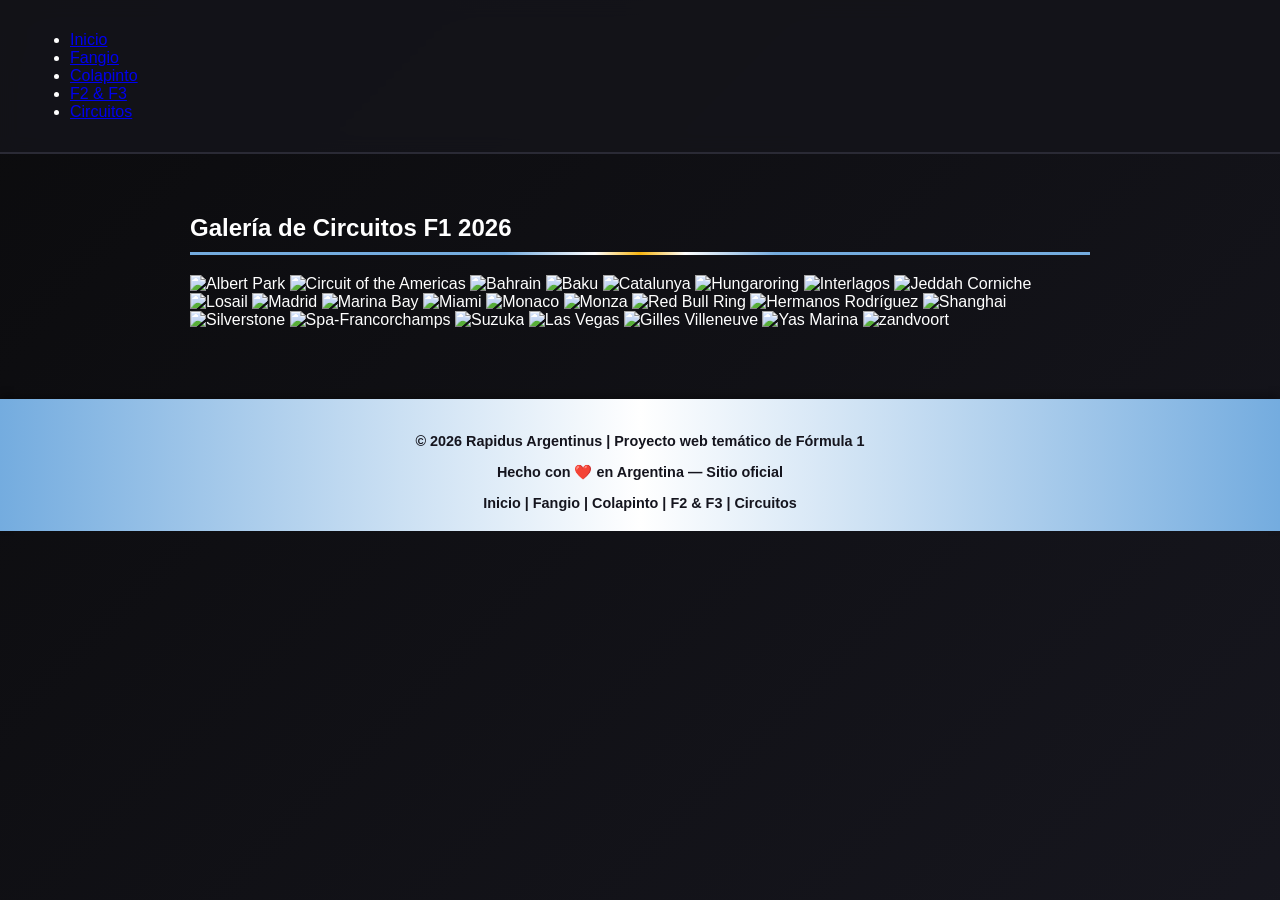
==== commit 2ed560d6: "Act-11-junio-6-40" ====
--- a/circuitos.html
+++ b/circuitos.html
@@ -3,126 +3,70 @@
 <head>
   <meta charset="UTF-8">
   <meta name="viewport" content="width=device-width, initial-scale=1.0">
-  <title>Circuitos F1 2026 - Rapidus Argentinus</title>
+  <title>Circuitos F1 2026</title>
   <link rel="stylesheet" href="style.css">
-  <style>
-    .gallery-grid {
-      display: grid;
-      grid-template-columns: repeat(auto-fit, minmax(120px, 1fr));
-      gap: 15px;
-      margin-top: 20px;
-    }
-    .circuit-thumb {
-      width: 100%;
-      height: auto;
-      border: 1px solid #2a2a35;
-      border-radius: 8px;
-      padding: 5px;
-      background-color: #1f1f27;
-      cursor: pointer;
-      transition: transform 0.3s ease;
-    }
-    .circuit-thumb:hover {
-      transform: scale(1.1);
-      box-shadow: 0 4px 12px rgba(116,172,223,0.4);
-    }
-    .modal {
-      position: fixed;
-      top: 0; left: 0;
-      width: 100%; height: 100%;
-      background: rgba(0,0,0,0.8);
-      display: flex;
-      align-items: center;
-      justify-content: center;
-      z-index: 200;
-    }
-    .modal img {
-      max-width: 90%;
-      max-height: 90%;
-      border-radius: 8px;
-    }
-  </style>
 </head>
 <body>
-  <!-- NAVBAR -->
+  <!-- Navbar -->
   <nav class="navbar">
-    <a href="index.html" class="nav-logo">
-      <span class="logo-main">🏁 Rapidus Argentinus</span>
-      <span class="logo-sub">El veloz argentino</span>
-    </a>
-    <div class="nav-links">
-      <a href="index.html">Calendario 2026</a>
-      <a href="fangio.html">Juan Manuel Fangio</a>
-      <a href="colapinto.html">Franco Colapinto</a>
-      <a href="f2-f3.html">F2 & F3 Hub</a>
-      <a href="#circuitos" class="active">Circuitos</a>
-    </div>
+    <ul>
+      <li><a href="index.html">Inicio</a></li>
+      <li><a href="fangio.html">Fangio</a></li>
+      <li><a href="colapinto.html">Colapinto</a></li>
+      <li><a href="f2-f3.html">F2 & F3</a></li>
+      <li><a href="circuitos.html">Circuitos</a></li>
+    </ul>
   </nav>
 
-  <!-- SECCIÓN GALERÍA DE CIRCUITOS -->
+  <!-- Galería de Circuitos -->
   <section id="circuitos" class="container">
     <div class="calendar-section">
       <h2>Galería de Circuitos F1 2026</h2>
       <div class="gallery-grid">
-        <img src="img/circuitos/albert_park.svg" alt="Albert Park" class="circuit-thumb">
-        <img src="img/circuitos/jeddah.svg" alt="Jeddah Corniche" class="circuit-thumb">
-        <img src="img/circuitos/suzuka.svg" alt="Suzuka" class="circuit-thumb">
-        <img src="img/circuitos/shanghai.svg" alt="Shanghai" class="circuit-thumb">
-        <img src="img/circuitos/imola.svg" alt="Imola" class="circuit-thumb">
-        <img src="img/circuitos/monaco.svg" alt="Monaco" class="circuit-thumb">
-        <img src="img/circuitos/barcelona.svg" alt="Barcelona" class="circuit-thumb">
-        <img src="img/circuitos/montreal.svg" alt="Montreal" class="circuit-thumb">
-        <img src="img/circuitos/spielberg.svg" alt="Spielberg" class="circuit-thumb">
-        <img src="img/circuitos/silverstone.svg" alt="Silverstone" class="circuit-thumb">
-        <img src="img/circuitos/budapest.svg" alt="Budapest" class="circuit-thumb">
-        <img src="img/circuitos/spa.svg" alt="Spa-Francorchamps" class="circuit-thumb">
-        <img src="img/circuitos/zandvoort.svg" alt="Zandvoort" class="circuit-thumb">
-        <img src="img/circuitos/monza.svg" alt="Monza" class="circuit-thumb">
-        <img src="img/circuitos/baku.svg" alt="Bakú" class="circuit-thumb">
-        <img src="img/circuitos/singapore.svg" alt="Singapur" class="circuit-thumb">
-        <img src="img/circuitos/austin.svg" alt="Austin" class="circuit-thumb">
-        <img src="img/circuitos/mexico.svg" alt="México" class="circuit-thumb">
-        <img src="img/circuitos/interlagos.svg" alt="Interlagos" class="circuit-thumb">
-        <img src="img/circuitos/las_vegas.svg" alt="Las Vegas" class="circuit-thumb">
-        <img src="img/circuitos/lusail.svg" alt="Lusail" class="circuit-thumb">
-        <img src="img/circuitos/yas_marina.svg" alt="Yas Marina" class="circuit-thumb">
-        <img src="img/circuitos/kyalami.svg" alt="Kyalami" class="circuit-thumb">
-        <img src="img/circuitos/london_excel.svg" alt="London ExCeL" class="circuit-thumb">
+        <img src="img/circuitos/albert_park.webp" alt="Albert Park" class="circuit-thumb">
+        <img src="img/circuitos/americas.webp" alt="Circuit of the Americas" class="circuit-thumb">
+        <img src="img/circuitos/bahrain.webp" alt="Bahrain" class="circuit-thumb">
+        <img src="img/circuitos/baku.webp" alt="Baku" class="circuit-thumb">
+        <img src="img/circuitos/catalunya.webp" alt="Catalunya" class="circuit-thumb">
+        <img src="img/circuitos/hungaroring.webp" alt="Hungaroring" class="circuit-thumb">
+        <img src="img/circuitos/interlagos.webp" alt="Interlagos" class="circuit-thumb">
+        <img src="img/circuitos/jeddah.webp" alt="Jeddah Corniche" class="circuit-thumb">
+        <img src="img/circuitos/losail.webp" alt="Losail" class="circuit-thumb">
+        <img src="img/circuitos/madrid.webp" alt="Madrid" class="circuit-thumb">
+        <img src="img/circuitos/marina_bay.webp" alt="Marina Bay" class="circuit-thumb">
+        <img src="img/circuitos/miami.webp" alt="Miami" class="circuit-thumb">
+        <img src="img/circuitos/monaco.webp" alt="Monaco" class="circuit-thumb">
+        <img src="img/circuitos/monza.webp" alt="Monza" class="circuit-thumb">
+        <img src="img/circuitos/red_bull_ring.webp" alt="Red Bull Ring" class="circuit-thumb">
+        <img src="img/circuitos/rodriguez.webp" alt="Hermanos Rodríguez" class="circuit-thumb">
+        <img src="img/circuitos/shanghai.webp" alt="Shanghai" class="circuit-thumb">
+        <img src="img/circuitos/silverstone.webp" alt="Silverstone" class="circuit-thumb">
+        <img src="img/circuitos/spa.webp" alt="Spa-Francorchamps" class="circuit-thumb">
+        <img src="img/circuitos/suzuka.webp" alt="Suzuka" class="circuit-thumb">
+        <img src="img/circuitos/vegas.webp" alt="Las Vegas" class="circuit-thumb">
+        <img src="img/circuitos/villeneuve.webp" alt="Gilles Villeneuve" class="circuit-thumb">
+        <img src="img/circuitos/yas_marina.webp" alt="Yas Marina" class="circuit-thumb">
+        <img src="img/circuitos/zandvoort.webp" alt="zandvoort" class="circuit-thumb">
       </div>
     </div>
   </section>
 
-  <!-- Scripts -->
-  <script src="script.js"></script>
-  <script>
-    // Modal interactivo para circuitos
-    const thumbs = document.querySelectorAll(".circuit-thumb");
-    thumbs.forEach(img => {
-      img.addEventListener("click", () => {
-        const modal = document.createElement("div");
-        modal.className = "modal";
-        modal.innerHTML = `<img src="${img.src}" alt="${img.alt}">`;
-        modal.addEventListener("click", () => modal.remove());
-        document.body.appendChild(modal);
-      });
-    });
-  </script>
-  <!-- FOOTER -->
-<footer class="footer">
-  <div class="footer-content">
-    <p>© 2026 Rapidus Argentinus | Proyecto web temático de Fórmula 1</p>
-    <p>
-      Hecho con ❤️ en Argentina — 
-      <a href="https://rapidusfluminisargentei.github.io/f1-web/" target="_blank">Sitio oficial</a>
-    </p>
-    <div class="footer-links">
-      <a href="index.html">Inicio</a> |
-      <a href="fangio.html">Fangio</a> |
-      <a href="colapinto.html">Colapinto</a> |
-      <a href="f2-f3.html">F2 & F3</a> |
-      <a href="circuitos.html">Circuitos</a>
+  <!-- Footer -->
+  <footer class="footer">
+    <div class="footer-content">
+      <p>© 2026 Rapidus Argentinus | Proyecto web temático de Fórmula 1</p>
+      <p>
+        Hecho con ❤️ en Argentina — 
+        <a href="https://rapidusfluminisargentei.github.io/f1-web/" target="_blank">Sitio oficial</a>
+      </p>
+      <div class="footer-links">
+        <a href="index.html">Inicio</a> |
+        <a href="fangio.html">Fangio</a> |
+        <a href="colapinto.html">Colapinto</a> |
+        <a href="f2-f3.html">F2 & F3</a> |
+        <a href="circuitos.html">Circuitos</a>
+      </div>
     </div>
-  </div>
-</footer>
+  </footer>
 </body>
 </html>
